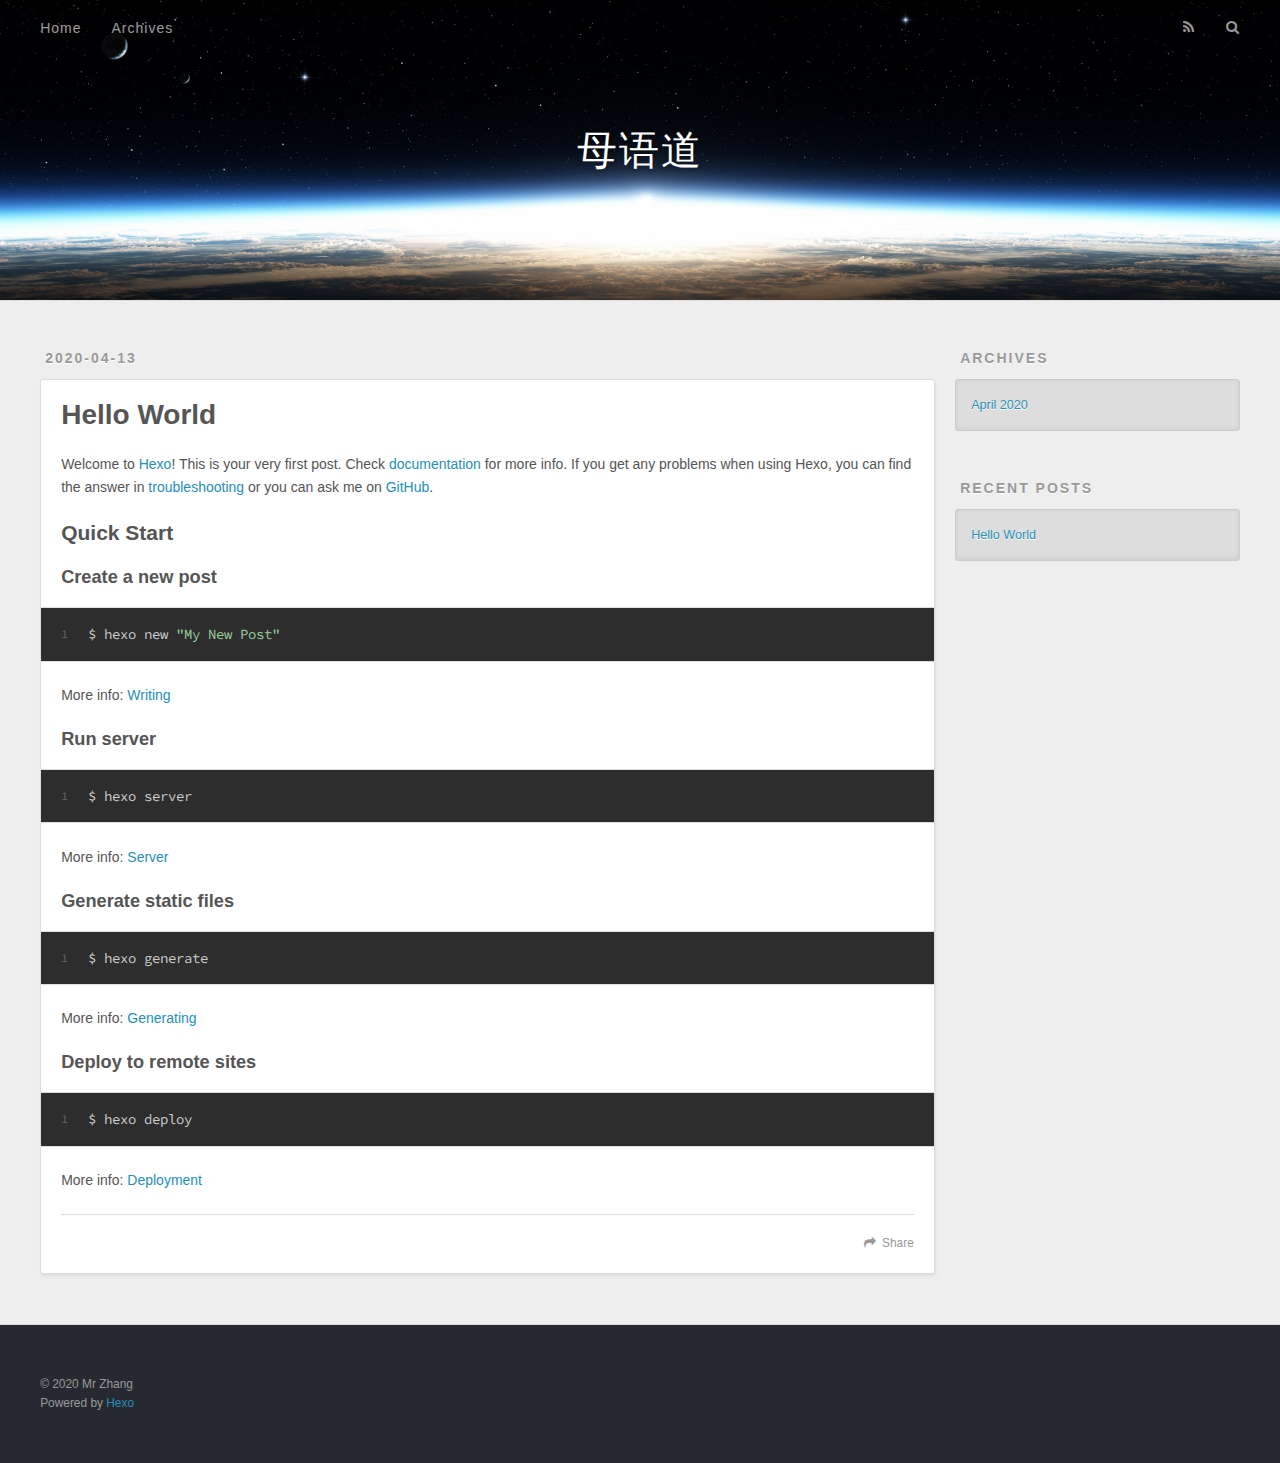
==== index.html @ ebd6621c "Site updated: 2020-04-13 02:25:40" ====
<!DOCTYPE html>
<html>
<head>
  <meta charset="utf-8">
  

  
  <title>母语道</title>
  <meta name="viewport" content="width=device-width, initial-scale=1, maximum-scale=1">
  <meta property="og:type" content="website">
<meta property="og:title" content="母语道">
<meta property="og:url" content="http://yoursite.com/index.html">
<meta property="og:site_name" content="母语道">
<meta property="og:locale" content="en_US">
<meta property="article:author" content="Mr Zhang">
<meta name="twitter:card" content="summary">
  
    <link rel="alternate" href="/atom.xml" title="母语道" type="application/atom+xml">
  
  
    <link rel="icon" href="/favicon.png">
  
  
    <link href="//fonts.googleapis.com/css?family=Source+Code+Pro" rel="stylesheet" type="text/css">
  
  
<link rel="stylesheet" href="/css/style.css">

<meta name="generator" content="Hexo 4.2.0"></head>

<body>
  <div id="container">
    <div id="wrap">
      <header id="header">
  <div id="banner"></div>
  <div id="header-outer" class="outer">
    <div id="header-title" class="inner">
      <h1 id="logo-wrap">
        <a href="/" id="logo">母语道</a>
      </h1>
      
    </div>
    <div id="header-inner" class="inner">
      <nav id="main-nav">
        <a id="main-nav-toggle" class="nav-icon"></a>
        
          <a class="main-nav-link" href="/">Home</a>
        
          <a class="main-nav-link" href="/archives">Archives</a>
        
      </nav>
      <nav id="sub-nav">
        
          <a id="nav-rss-link" class="nav-icon" href="/atom.xml" title="RSS Feed"></a>
        
        <a id="nav-search-btn" class="nav-icon" title="Search"></a>
      </nav>
      <div id="search-form-wrap">
        <form action="//google.com/search" method="get" accept-charset="UTF-8" class="search-form"><input type="search" name="q" class="search-form-input" placeholder="Search"><button type="submit" class="search-form-submit">&#xF002;</button><input type="hidden" name="sitesearch" value="http://yoursite.com"></form>
      </div>
    </div>
  </div>
</header>
      <div class="outer">
        <section id="main">
  
    <article id="post-hello-world" class="article article-type-post" itemscope itemprop="blogPost">
  <div class="article-meta">
    <a href="/2020/04/13/hello-world/" class="article-date">
  <time datetime="2020-04-12T17:03:25.808Z" itemprop="datePublished">2020-04-13</time>
</a>
    
  </div>
  <div class="article-inner">
    
    
      <header class="article-header">
        
  
    <h1 itemprop="name">
      <a class="article-title" href="/2020/04/13/hello-world/">Hello World</a>
    </h1>
  

      </header>
    
    <div class="article-entry" itemprop="articleBody">
      
        <p>Welcome to <a href="https://hexo.io/" target="_blank" rel="noopener">Hexo</a>! This is your very first post. Check <a href="https://hexo.io/docs/" target="_blank" rel="noopener">documentation</a> for more info. If you get any problems when using Hexo, you can find the answer in <a href="https://hexo.io/docs/troubleshooting.html" target="_blank" rel="noopener">troubleshooting</a> or you can ask me on <a href="https://github.com/hexojs/hexo/issues" target="_blank" rel="noopener">GitHub</a>.</p>
<h2 id="Quick-Start"><a href="#Quick-Start" class="headerlink" title="Quick Start"></a>Quick Start</h2><h3 id="Create-a-new-post"><a href="#Create-a-new-post" class="headerlink" title="Create a new post"></a>Create a new post</h3><figure class="highlight bash"><table><tr><td class="gutter"><pre><span class="line">1</span><br></pre></td><td class="code"><pre><span class="line">$ hexo new <span class="string">"My New Post"</span></span><br></pre></td></tr></table></figure>

<p>More info: <a href="https://hexo.io/docs/writing.html" target="_blank" rel="noopener">Writing</a></p>
<h3 id="Run-server"><a href="#Run-server" class="headerlink" title="Run server"></a>Run server</h3><figure class="highlight bash"><table><tr><td class="gutter"><pre><span class="line">1</span><br></pre></td><td class="code"><pre><span class="line">$ hexo server</span><br></pre></td></tr></table></figure>

<p>More info: <a href="https://hexo.io/docs/server.html" target="_blank" rel="noopener">Server</a></p>
<h3 id="Generate-static-files"><a href="#Generate-static-files" class="headerlink" title="Generate static files"></a>Generate static files</h3><figure class="highlight bash"><table><tr><td class="gutter"><pre><span class="line">1</span><br></pre></td><td class="code"><pre><span class="line">$ hexo generate</span><br></pre></td></tr></table></figure>

<p>More info: <a href="https://hexo.io/docs/generating.html" target="_blank" rel="noopener">Generating</a></p>
<h3 id="Deploy-to-remote-sites"><a href="#Deploy-to-remote-sites" class="headerlink" title="Deploy to remote sites"></a>Deploy to remote sites</h3><figure class="highlight bash"><table><tr><td class="gutter"><pre><span class="line">1</span><br></pre></td><td class="code"><pre><span class="line">$ hexo deploy</span><br></pre></td></tr></table></figure>

<p>More info: <a href="https://hexo.io/docs/one-command-deployment.html" target="_blank" rel="noopener">Deployment</a></p>

      
    </div>
    <footer class="article-footer">
      <a data-url="http://yoursite.com/2020/04/13/hello-world/" data-id="ck8xdpad90000pknj8o4d45wz" class="article-share-link">Share</a>
      
      
    </footer>
  </div>
  
</article>


  


</section>
        
          <aside id="sidebar">
  
    

  
    

  
    
  
    
  <div class="widget-wrap">
    <h3 class="widget-title">Archives</h3>
    <div class="widget">
      <ul class="archive-list"><li class="archive-list-item"><a class="archive-list-link" href="/archives/2020/04/">April 2020</a></li></ul>
    </div>
  </div>


  
    
  <div class="widget-wrap">
    <h3 class="widget-title">Recent Posts</h3>
    <div class="widget">
      <ul>
        
          <li>
            <a href="/2020/04/13/hello-world/">Hello World</a>
          </li>
        
      </ul>
    </div>
  </div>

  
</aside>
        
      </div>
      <footer id="footer">
  
  <div class="outer">
    <div id="footer-info" class="inner">
      &copy; 2020 Mr Zhang<br>
      Powered by <a href="http://hexo.io/" target="_blank">Hexo</a>
    </div>
  </div>
</footer>
    </div>
    <nav id="mobile-nav">
  
    <a href="/" class="mobile-nav-link">Home</a>
  
    <a href="/archives" class="mobile-nav-link">Archives</a>
  
</nav>
    

<script src="//ajax.googleapis.com/ajax/libs/jquery/2.0.3/jquery.min.js"></script>


  
<link rel="stylesheet" href="/fancybox/jquery.fancybox.css">

  
<script src="/fancybox/jquery.fancybox.pack.js"></script>




<script src="/js/script.js"></script>




  </div>
</body>
</html>
---- css/style.css ----
body {
  width: 100%;
}
body:before,
body:after {
  content: "";
  display: table;
}
body:after {
  clear: both;
}
html,
body,
div,
span,
applet,
object,
iframe,
h1,
h2,
h3,
h4,
h5,
h6,
p,
blockquote,
pre,
a,
abbr,
acronym,
address,
big,
cite,
code,
del,
dfn,
em,
img,
ins,
kbd,
q,
s,
samp,
small,
strike,
strong,
sub,
sup,
tt,
var,
dl,
dt,
dd,
ol,
ul,
li,
fieldset,
form,
label,
legend,
table,
caption,
tbody,
tfoot,
thead,
tr,
th,
td {
  margin: 0;
  padding: 0;
  border: 0;
  outline: 0;
  font-weight: inherit;
  font-style: inherit;
  font-family: inherit;
  font-size: 100%;
  vertical-align: baseline;
}
body {
  line-height: 1;
  color: #000;
  background: #fff;
}
ol,
ul {
  list-style: none;
}
table {
  border-collapse: separate;
  border-spacing: 0;
  vertical-align: middle;
}
caption,
th,
td {
  text-align: left;
  font-weight: normal;
  vertical-align: middle;
}
a img {
  border: none;
}
input,
button {
  margin: 0;
  padding: 0;
}
input::-moz-focus-inner,
button::-moz-focus-inner {
  border: 0;
  padding: 0;
}
@font-face {
  font-family: FontAwesome;
  font-style: normal;
  font-weight: normal;
  src: url("fonts/fontawesome-webfont.eot?v=#4.0.3");
  src: url("fonts/fontawesome-webfont.eot?#iefix&v=#4.0.3") format("embedded-opentype"), url("fonts/fontawesome-webfont.woff?v=#4.0.3") format("woff"), url("fonts/fontawesome-webfont.ttf?v=#4.0.3") format("truetype"), url("fonts/fontawesome-webfont.svg#fontawesomeregular?v=#4.0.3") format("svg");
}
html,
body,
#container {
  height: 100%;
}
body {
  background: #eee;
  font: 14px -apple-system, BlinkMacSystemFont, "Segoe UI", "Roboto", "Oxygen", "Ubuntu", "Cantarell", "Fira Sans", "Droid Sans", "Helvetica Neue", sans-serif;
  -webkit-text-size-adjust: 100%;
}
.outer {
  max-width: 1220px;
  margin: 0 auto;
  padding: 0 20px;
}
.outer:before,
.outer:after {
  content: "";
  display: table;
}
.outer:after {
  clear: both;
}
.inner {
  display: inline;
  float: left;
  width: 98.33333333333333%;
  margin: 0 0.833333333333333%;
}
.left,
.alignleft {
  float: left;
}
.right,
.alignright {
  float: right;
}
.clear {
  clear: both;
}
#container {
  position: relative;
}
.mobile-nav-on {
  overflow: hidden;
}
#wrap {
  height: 100%;
  width: 100%;
  position: absolute;
  top: 0;
  left: 0;
  -webkit-transition: 0.2s ease-out;
  -moz-transition: 0.2s ease-out;
  -ms-transition: 0.2s ease-out;
  transition: 0.2s ease-out;
  z-index: 1;
  background: #eee;
}
.mobile-nav-on #wrap {
  left: 280px;
}
@media screen and (min-width: 768px) {
  #main {
    display: inline;
    float: left;
    width: 73.33333333333333%;
    margin: 0 0.833333333333333%;
  }
}
.article-date,
.article-category-link,
.archive-year,
.widget-title {
  text-decoration: none;
  text-transform: uppercase;
  letter-spacing: 2px;
  color: #999;
  margin-bottom: 1em;
  margin-left: 5px;
  line-height: 1em;
  text-shadow: 0 1px #fff;
  font-weight: bold;
}
.article-inner,
.archive-article-inner {
  background: #fff;
  -webkit-box-shadow: 1px 2px 3px #ddd;
  box-shadow: 1px 2px 3px #ddd;
  border: 1px solid #ddd;
  border-radius: 3px;
}
.article-entry h1,
.widget h1 {
  font-size: 2em;
}
.article-entry h2,
.widget h2 {
  font-size: 1.5em;
}
.article-entry h3,
.widget h3 {
  font-size: 1.3em;
}
.article-entry h4,
.widget h4 {
  font-size: 1.2em;
}
.article-entry h5,
.widget h5 {
  font-size: 1em;
}
.article-entry h6,
.widget h6 {
  font-size: 1em;
  color: #999;
}
.article-entry hr,
.widget hr {
  border: 1px dashed #ddd;
}
.article-entry strong,
.widget strong {
  font-weight: bold;
}
.article-entry em,
.widget em,
.article-entry cite,
.widget cite {
  font-style: italic;
}
.article-entry sup,
.widget sup,
.article-entry sub,
.widget sub {
  font-size: 0.75em;
  line-height: 0;
  position: relative;
  vertical-align: baseline;
}
.article-entry sup,
.widget sup {
  top: -0.5em;
}
.article-entry sub,
.widget sub {
  bottom: -0.2em;
}
.article-entry small,
.widget small {
  font-size: 0.85em;
}
.article-entry acronym,
.widget acronym,
.article-entry abbr,
.widget abbr {
  border-bottom: 1px dotted;
}
.article-entry ul,
.widget ul,
.article-entry ol,
.widget ol,
.article-entry dl,
.widget dl {
  margin: 0 20px;
  line-height: 1.6em;
}
.article-entry ul ul,
.widget ul ul,
.article-entry ol ul,
.widget ol ul,
.article-entry ul ol,
.widget ul ol,
.article-entry ol ol,
.widget ol ol {
  margin-top: 0;
  margin-bottom: 0;
}
.article-entry ul,
.widget ul {
  list-style: disc;
}
.article-entry ol,
.widget ol {
  list-style: decimal;
}
.article-entry dt,
.widget dt {
  font-weight: bold;
}
#header {
  height: 300px;
  position: relative;
  border-bottom: 1px solid #ddd;
}
#header:before,
#header:after {
  content: "";
  position: absolute;
  left: 0;
  right: 0;
  height: 40px;
}
#header:before {
  top: 0;
  background: -webkit-linear-gradient(rgba(0,0,0,0.2), transparent);
  background: -moz-linear-gradient(rgba(0,0,0,0.2), transparent);
  background: -ms-linear-gradient(rgba(0,0,0,0.2), transparent);
  background: linear-gradient(rgba(0,0,0,0.2), transparent);
}
#header:after {
  bottom: 0;
  background: -webkit-linear-gradient(transparent, rgba(0,0,0,0.2));
  background: -moz-linear-gradient(transparent, rgba(0,0,0,0.2));
  background: -ms-linear-gradient(transparent, rgba(0,0,0,0.2));
  background: linear-gradient(transparent, rgba(0,0,0,0.2));
}
#header-outer {
  height: 100%;
  position: relative;
}
#header-inner {
  position: relative;
  overflow: hidden;
}
#banner {
  position: absolute;
  top: 0;
  left: 0;
  width: 100%;
  height: 100%;
  background: url("images/banner.jpg") center #000;
  -webkit-background-size: cover;
  -moz-background-size: cover;
  background-size: cover;
  z-index: -1;
}
#header-title {
  text-align: center;
  height: 40px;
  position: absolute;
  top: 50%;
  left: 0;
  margin-top: -20px;
}
#logo,
#subtitle {
  text-decoration: none;
  color: #fff;
  font-weight: 300;
  text-shadow: 0 1px 4px rgba(0,0,0,0.3);
}
#logo {
  font-size: 40px;
  line-height: 40px;
  letter-spacing: 2px;
}
#subtitle {
  font-size: 16px;
  line-height: 16px;
  letter-spacing: 1px;
}
#subtitle-wrap {
  margin-top: 16px;
}
#main-nav {
  float: left;
  margin-left: -15px;
}
.nav-icon,
.main-nav-link {
  float: left;
  color: #fff;
  opacity: 0.6;
  text-decoration: none;
  text-shadow: 0 1px rgba(0,0,0,0.2);
  -webkit-transition: opacity 0.2s;
  -moz-transition: opacity 0.2s;
  -ms-transition: opacity 0.2s;
  transition: opacity 0.2s;
  display: block;
  padding: 20px 15px;
}
.nav-icon:hover,
.main-nav-link:hover {
  opacity: 1;
}
.nav-icon {
  font-family: FontAwesome;
  text-align: center;
  font-size: 14px;
  width: 14px;
  height: 14px;
  padding: 20px 15px;
  position: relative;
  cursor: pointer;
}
.main-nav-link {
  font-weight: 300;
  letter-spacing: 1px;
}
@media screen and (max-width: 479px) {
  .main-nav-link {
    display: none;
  }
}
#main-nav-toggle {
  display: none;
}
#main-nav-toggle:before {
  content: "\f0c9";
}
@media screen and (max-width: 479px) {
  #main-nav-toggle {
    display: block;
  }
}
#sub-nav {
  float: right;
  margin-right: -15px;
}
#nav-rss-link:before {
  content: "\f09e";
}
#nav-search-btn:before {
  content: "\f002";
}
#search-form-wrap {
  position: absolute;
  top: 15px;
  width: 150px;
  height: 30px;
  right: -150px;
  opacity: 0;
  -webkit-transition: 0.2s ease-out;
  -moz-transition: 0.2s ease-out;
  -ms-transition: 0.2s ease-out;
  transition: 0.2s ease-out;
}
#search-form-wrap.on {
  opacity: 1;
  right: 0;
}
@media screen and (max-width: 479px) {
  #search-form-wrap {
    width: 100%;
    right: -100%;
  }
}
.search-form {
  position: absolute;
  top: 0;
  left: 0;
  right: 0;
  background: #fff;
  padding: 5px 15px;
  border-radius: 15px;
  -webkit-box-shadow: 0 0 10px rgba(0,0,0,0.3);
  box-shadow: 0 0 10px rgba(0,0,0,0.3);
}
.search-form-input {
  border: none;
  background: none;
  color: #555;
  width: 100%;
  font: 13px -apple-system, BlinkMacSystemFont, "Segoe UI", "Roboto", "Oxygen", "Ubuntu", "Cantarell", "Fira Sans", "Droid Sans", "Helvetica Neue", sans-serif;
  outline: none;
}
.search-form-input::-webkit-search-results-decoration,
.search-form-input::-webkit-search-cancel-button {
  -webkit-appearance: none;
}
.search-form-submit {
  position: absolute;
  top: 50%;
  right: 10px;
  margin-top: -7px;
  font: 13px FontAwesome;
  border: none;
  background: none;
  color: #bbb;
  cursor: pointer;
}
.search-form-submit:hover,
.search-form-submit:focus {
  color: #777;
}
.article {
  margin: 50px 0;
}
.article-inner {
  overflow: hidden;
}
.article-meta:before,
.article-meta:after {
  content: "";
  display: table;
}
.article-meta:after {
  clear: both;
}
.article-date {
  float: left;
}
.article-category {
  float: left;
  line-height: 1em;
  color: #ccc;
  text-shadow: 0 1px #fff;
  margin-left: 8px;
}
.article-category:before {
  content: "\2022";
}
.article-category-link {
  margin: 0 12px 1em;
}
.article-header {
  padding: 20px 20px 0;
}
.article-title {
  text-decoration: none;
  font-size: 2em;
  font-weight: bold;
  color: #555;
  line-height: 1.1em;
  -webkit-transition: color 0.2s;
  -moz-transition: color 0.2s;
  -ms-transition: color 0.2s;
  transition: color 0.2s;
}
a.article-title:hover {
  color: #258fb8;
}
.article-entry {
  color: #555;
  padding: 0 20px;
}
.article-entry:before,
.article-entry:after {
  content: "";
  display: table;
}
.article-entry:after {
  clear: both;
}
.article-entry p,
.article-entry table {
  line-height: 1.6em;
  margin: 1.6em 0;
}
.article-entry h1,
.article-entry h2,
.article-entry h3,
.article-entry h4,
.article-entry h5,
.article-entry h6 {
  font-weight: bold;
}
.article-entry h1,
.article-entry h2,
.article-entry h3,
.article-entry h4,
.article-entry h5,
.article-entry h6 {
  line-height: 1.1em;
  margin: 1.1em 0;
}
.article-entry a {
  color: #258fb8;
  text-decoration: none;
}
.article-entry a:hover {
  text-decoration: underline;
}
.article-entry ul,
.article-entry ol,
.article-entry dl {
  margin-top: 1.6em;
  margin-bottom: 1.6em;
}
.article-entry img,
.article-entry video {
  max-width: 100%;
  height: auto;
  display: block;
  margin: auto;
}
.article-entry iframe {
  border: none;
}
.article-entry table {
  width: 100%;
  border-collapse: collapse;
  border-spacing: 0;
}
.article-entry th {
  font-weight: bold;
  border-bottom: 3px solid #ddd;
  padding-bottom: 0.5em;
}
.article-entry td {
  border-bottom: 1px solid #ddd;
  padding: 10px 0;
}
.article-entry blockquote {
  font-family: Georgia, "Times New Roman", serif;
  font-size: 1.4em;
  margin: 1.6em 20px;
  text-align: center;
}
.article-entry blockquote footer {
  font-size: 14px;
  margin: 1.6em 0;
  font-family: -apple-system, BlinkMacSystemFont, "Segoe UI", "Roboto", "Oxygen", "Ubuntu", "Cantarell", "Fira Sans", "Droid Sans", "Helvetica Neue", sans-serif;
}
.article-entry blockquote footer cite:before {
  content: "—";
  padding: 0 0.5em;
}
.article-entry .pullquote {
  text-align: left;
  width: 45%;
  margin: 0;
}
.article-entry .pullquote.left {
  margin-left: 0.5em;
  margin-right: 1em;
}
.article-entry .pullquote.right {
  margin-right: 0.5em;
  margin-left: 1em;
}
.article-entry .caption {
  color: #999;
  display: block;
  font-size: 0.9em;
  margin-top: 0.5em;
  position: relative;
  text-align: center;
}
.article-entry .video-container {
  position: relative;
  padding-top: 56.25%;
  height: 0;
  overflow: hidden;
}
.article-entry .video-container iframe,
.article-entry .video-container object,
.article-entry .video-container embed {
  position: absolute;
  top: 0;
  left: 0;
  width: 100%;
  height: 100%;
  margin-top: 0;
}
.article-more-link a {
  display: inline-block;
  line-height: 1em;
  padding: 6px 15px;
  border-radius: 15px;
  background: #eee;
  color: #999;
  text-shadow: 0 1px #fff;
  text-decoration: none;
}
.article-more-link a:hover {
  background: #258fb8;
  color: #fff;
  text-decoration: none;
  text-shadow: 0 1px #1e7293;
}
.article-footer {
  font-size: 0.85em;
  line-height: 1.6em;
  border-top: 1px solid #ddd;
  padding-top: 1.6em;
  margin: 0 20px 20px;
}
.article-footer:before,
.article-footer:after {
  content: "";
  display: table;
}
.article-footer:after {
  clear: both;
}
.article-footer a {
  color: #999;
  text-decoration: none;
}
.article-footer a:hover {
  color: #555;
}
.article-tag-list-item {
  float: left;
  margin-right: 10px;
}
.article-tag-list-link:before {
  content: "#";
}
.article-comment-link {
  float: right;
}
.article-comment-link:before {
  content: "\f075";
  font-family: FontAwesome;
  padding-right: 8px;
}
.article-share-link {
  cursor: pointer;
  float: right;
  margin-left: 20px;
}
.article-share-link:before {
  content: "\f064";
  font-family: FontAwesome;
  padding-right: 6px;
}
#article-nav {
  position: relative;
}
#article-nav:before,
#article-nav:after {
  content: "";
  display: table;
}
#article-nav:after {
  clear: both;
}
@media screen and (min-width: 768px) {
  #article-nav {
    margin: 50px 0;
  }
  #article-nav:before {
    width: 8px;
    height: 8px;
    position: absolute;
    top: 50%;
    left: 50%;
    margin-top: -4px;
    margin-left: -4px;
    content: "";
    border-radius: 50%;
    background: #ddd;
    -webkit-box-shadow: 0 1px 2px #fff;
    box-shadow: 0 1px 2px #fff;
  }
}
.article-nav-link-wrap {
  text-decoration: none;
  text-shadow: 0 1px #fff;
  color: #999;
  -webkit-box-sizing: border-box;
  -moz-box-sizing: border-box;
  box-sizing: border-box;
  margin-top: 50px;
  text-align: center;
  display: block;
}
.article-nav-link-wrap:hover {
  color: #555;
}
@media screen and (min-width: 768px) {
  .article-nav-link-wrap {
    width: 50%;
    margin-top: 0;
  }
}
@media screen and (min-width: 768px) {
  #article-nav-newer {
    float: left;
    text-align: right;
    padding-right: 20px;
  }
}
@media screen and (min-width: 768px) {
  #article-nav-older {
    float: right;
    text-align: left;
    padding-left: 20px;
  }
}
.article-nav-caption {
  text-transform: uppercase;
  letter-spacing: 2px;
  color: #ddd;
  line-height: 1em;
  font-weight: bold;
}
#article-nav-newer .article-nav-caption {
  margin-right: -2px;
}
.article-nav-title {
  font-size: 0.85em;
  line-height: 1.6em;
  margin-top: 0.5em;
}
.article-share-box {
  position: absolute;
  display: none;
  background: #fff;
  -webkit-box-shadow: 1px 2px 10px rgba(0,0,0,0.2);
  box-shadow: 1px 2px 10px rgba(0,0,0,0.2);
  border-radius: 3px;
  margin-left: -145px;
  overflow: hidden;
  z-index: 1;
}
.article-share-box.on {
  display: block;
}
.article-share-input {
  width: 100%;
  background: none;
  -webkit-box-sizing: border-box;
  -moz-box-sizing: border-box;
  box-sizing: border-box;
  font: 14px -apple-system, BlinkMacSystemFont, "Segoe UI", "Roboto", "Oxygen", "Ubuntu", "Cantarell", "Fira Sans", "Droid Sans", "Helvetica Neue", sans-serif;
  padding: 0 15px;
  color: #555;
  outline: none;
  border: 1px solid #ddd;
  border-radius: 3px 3px 0 0;
  height: 36px;
  line-height: 36px;
}
.article-share-links {
  background: #eee;
}
.article-share-links:before,
.article-share-links:after {
  content: "";
  display: table;
}
.article-share-links:after {
  clear: both;
}
.article-share-twitter,
.article-share-facebook,
.article-share-pinterest,
.article-share-google {
  width: 50px;
  height: 36px;
  display: block;
  float: left;
  position: relative;
  color: #999;
  text-shadow: 0 1px #fff;
}
.article-share-twitter:before,
.article-share-facebook:before,
.article-share-pinterest:before,
.article-share-google:before {
  font-size: 20px;
  font-family: FontAwesome;
  width: 20px;
  height: 20px;
  position: absolute;
  top: 50%;
  left: 50%;
  margin-top: -10px;
  margin-left: -10px;
  text-align: center;
}
.article-share-twitter:hover,
.article-share-facebook:hover,
.article-share-pinterest:hover,
.article-share-google:hover {
  color: #fff;
}
.article-share-twitter:before {
  content: "\f099";
}
.article-share-twitter:hover {
  background: #00aced;
  text-shadow: 0 1px #008abe;
}
.article-share-facebook:before {
  content: "\f09a";
}
.article-share-facebook:hover {
  background: #3b5998;
  text-shadow: 0 1px #2f477a;
}
.article-share-pinterest:before {
  content: "\f0d2";
}
.article-share-pinterest:hover {
  background: #cb2027;
  text-shadow: 0 1px #a21a1f;
}
.article-share-google:before {
  content: "\f0d5";
}
.article-share-google:hover {
  background: #dd4b39;
  text-shadow: 0 1px #be3221;
}
.article-gallery {
  background: #000;
  position: relative;
}
.article-gallery-photos {
  position: relative;
  overflow: hidden;
}
.article-gallery-img {
  display: none;
  max-width: 100%;
}
.article-gallery-img:first-child {
  display: block;
}
.article-gallery-img.loaded {
  position: absolute;
  display: block;
}
.article-gallery-img img {
  display: block;
  max-width: 100%;
  margin: 0 auto;
}
#comments {
  background: #fff;
  -webkit-box-shadow: 1px 2px 3px #ddd;
  box-shadow: 1px 2px 3px #ddd;
  padding: 20px;
  border: 1px solid #ddd;
  border-radius: 3px;
  margin: 50px 0;
}
#comments a {
  color: #258fb8;
}
.archives-wrap {
  margin: 50px 0;
}
.archives:before,
.archives:after {
  content: "";
  display: table;
}
.archives:after {
  clear: both;
}
.archive-year-wrap {
  margin-bottom: 1em;
}
.archives {
  -webkit-column-gap: 10px;
  -moz-column-gap: 10px;
  column-gap: 10px;
}
@media screen and (min-width: 480px) and (max-width: 767px) {
  .archives {
    -webkit-column-count: 2;
    -moz-column-count: 2;
    column-count: 2;
  }
}
@media screen and (min-width: 768px) {
  .archives {
    -webkit-column-count: 3;
    -moz-column-count: 3;
    column-count: 3;
  }
}
.archive-article {
  -webkit-column-break-inside: avoid;
  page-break-inside: avoid;
  overflow: hidden;
  break-inside: avoid-column;
}
.archive-article-inner {
  padding: 10px;
  margin-bottom: 15px;
}
.archive-article-title {
  text-decoration: none;
  font-weight: bold;
  color: #555;
  -webkit-transition: color 0.2s;
  -moz-transition: color 0.2s;
  -ms-transition: color 0.2s;
  transition: color 0.2s;
  line-height: 1.6em;
}
.archive-article-title:hover {
  color: #258fb8;
}
.archive-article-footer {
  margin-top: 1em;
}
.archive-article-date {
  color: #999;
  text-decoration: none;
  font-size: 0.85em;
  line-height: 1em;
  margin-bottom: 0.5em;
  display: block;
}
#page-nav {
  margin: 50px auto;
  background: #fff;
  -webkit-box-shadow: 1px 2px 3px #ddd;
  box-shadow: 1px 2px 3px #ddd;
  border: 1px solid #ddd;
  border-radius: 3px;
  text-align: center;
  color: #999;
  overflow: hidden;
}
#page-nav:before,
#page-nav:after {
  content: "";
  display: table;
}
#page-nav:after {
  clear: both;
}
#page-nav a,
#page-nav span {
  padding: 10px 20px;
  line-height: 1;
  height: 2ex;
}
#page-nav a {
  color: #999;
  text-decoration: none;
}
#page-nav a:hover {
  background: #999;
  color: #fff;
}
#page-nav .prev {
  float: left;
}
#page-nav .next {
  float: right;
}
#page-nav .page-number {
  display: inline-block;
}
@media screen and (max-width: 479px) {
  #page-nav .page-number {
    display: none;
  }
}
#page-nav .current {
  color: #555;
  font-weight: bold;
}
#page-nav .space {
  color: #ddd;
}
#footer {
  background: #262a30;
  padding: 50px 0;
  border-top: 1px solid #ddd;
  color: #999;
}
#footer a {
  color: #258fb8;
  text-decoration: none;
}
#footer a:hover {
  text-decoration: underline;
}
#footer-info {
  line-height: 1.6em;
  font-size: 0.85em;
}
.article-entry pre,
.article-entry .highlight {
  background: #2d2d2d;
  margin: 0 -20px;
  padding: 15px 20px;
  border-style: solid;
  border-color: #ddd;
  border-width: 1px 0;
  overflow: auto;
  color: #ccc;
  line-height: 22.400000000000002px;
}
.article-entry .highlight .gutter pre,
.article-entry .gist .gist-file .gist-data .line-numbers {
  color: #666;
  font-size: 0.85em;
}
.article-entry pre,
.article-entry code {
  font-family: "Source Code Pro", Consolas, Monaco, Menlo, Consolas, monospace;
}
.article-entry code {
  background: #eee;
  text-shadow: 0 1px #fff;
  padding: 0 0.3em;
}
.article-entry pre code {
  background: none;
  text-shadow: none;
  padding: 0;
}
.article-entry .highlight pre {
  border: none;
  margin: 0;
  padding: 0;
}
.article-entry .highlight table {
  margin: 0;
  width: auto;
}
.article-entry .highlight td {
  border: none;
  padding: 0;
}
.article-entry .highlight figcaption {
  font-size: 0.85em;
  color: #999;
  line-height: 1em;
  margin-bottom: 1em;
}
.article-entry .highlight figcaption:before,
.article-entry .highlight figcaption:after {
  content: "";
  display: table;
}
.article-entry .highlight figcaption:after {
  clear: both;
}
.article-entry .highlight figcaption a {
  float: right;
}
.article-entry .highlight .gutter pre {
  text-align: right;
  padding-right: 20px;
}
.article-entry .highlight .line {
  height: 22.400000000000002px;
}
.article-entry .highlight .line.marked {
  background: #515151;
}
.article-entry .gist {
  margin: 0 -20px;
  border-style: solid;
  border-color: #ddd;
  border-width: 1px 0;
  background: #2d2d2d;
  padding: 15px 20px 15px 0;
}
.article-entry .gist .gist-file {
  border: none;
  font-family: "Source Code Pro", Consolas, Monaco, Menlo, Consolas, monospace;
  margin: 0;
}
.article-entry .gist .gist-file .gist-data {
  background: none;
  border: none;
}
.article-entry .gist .gist-file .gist-data .line-numbers {
  background: none;
  border: none;
  padding: 0 20px 0 0;
}
.article-entry .gist .gist-file .gist-data .line-data {
  padding: 0 !important;
}
.article-entry .gist .gist-file .highlight {
  margin: 0;
  padding: 0;
  border: none;
}
.article-entry .gist .gist-file .gist-meta {
  background: #2d2d2d;
  color: #999;
  font: 0.85em -apple-system, BlinkMacSystemFont, "Segoe UI", "Roboto", "Oxygen", "Ubuntu", "Cantarell", "Fira Sans", "Droid Sans", "Helvetica Neue", sans-serif;
  text-shadow: 0 0;
  padding: 0;
  margin-top: 1em;
  margin-left: 20px;
}
.article-entry .gist .gist-file .gist-meta a {
  color: #258fb8;
  font-weight: normal;
}
.article-entry .gist .gist-file .gist-meta a:hover {
  text-decoration: underline;
}
pre .comment,
pre .title {
  color: #999;
}
pre .variable,
pre .attribute,
pre .tag,
pre .regexp,
pre .ruby .constant,
pre .xml .tag .title,
pre .xml .pi,
pre .xml .doctype,
pre .html .doctype,
pre .css .id,
pre .css .class,
pre .css .pseudo {
  color: #f2777a;
}
pre .number,
pre .preprocessor,
pre .built_in,
pre .literal,
pre .params,
pre .constant {
  color: #f99157;
}
pre .class,
pre .ruby .class .title,
pre .css .rules .attribute {
  color: #9c9;
}
pre .string,
pre .value,
pre .inheritance,
pre .header,
pre .ruby .symbol,
pre .xml .cdata {
  color: #9c9;
}
pre .css .hexcolor {
  color: #6cc;
}
pre .function,
pre .python .decorator,
pre .python .title,
pre .ruby .function .title,
pre .ruby .title .keyword,
pre .perl .sub,
pre .javascript .title,
pre .coffeescript .title {
  color: #69c;
}
pre .keyword,
pre .javascript .function {
  color: #c9c;
}
@media screen and (max-width: 479px) {
  #mobile-nav {
    position: absolute;
    top: 0;
    left: 0;
    width: 280px;
    height: 100%;
    background: #191919;
    border-right: 1px solid #fff;
  }
}
@media screen and (max-width: 479px) {
  .mobile-nav-link {
    display: block;
    color: #999;
    text-decoration: none;
    padding: 15px 20px;
    font-weight: bold;
  }
  .mobile-nav-link:hover {
    color: #fff;
  }
}
@media screen and (min-width: 768px) {
  #sidebar {
    display: inline;
    float: left;
    width: 23.333333333333332%;
    margin: 0 0.833333333333333%;
  }
}
.widget-wrap {
  margin: 50px 0;
}
.widget {
  color: #777;
  text-shadow: 0 1px #fff;
  background: #ddd;
  -webkit-box-shadow: 0 -1px 4px #ccc inset;
  box-shadow: 0 -1px 4px #ccc inset;
  border: 1px solid #ccc;
  padding: 15px;
  border-radius: 3px;
}
.widget a {
  color: #258fb8;
  text-decoration: none;
}
.widget a:hover {
  text-decoration: underline;
}
.widget ul ul,
.widget ol ul,
.widget dl ul,
.widget ul ol,
.widget ol ol,
.widget dl ol,
.widget ul dl,
.widget ol dl,
.widget dl dl {
  margin-left: 15px;
  list-style: disc;
}
.widget {
  line-height: 1.6em;
  word-wrap: break-word;
  font-size: 0.9em;
}
.widget ul,
.widget ol {
  list-style: none;
  margin: 0;
}
.widget ul ul,
.widget ol ul,
.widget ul ol,
.widget ol ol {
  margin: 0 20px;
}
.widget ul ul,
.widget ol ul {
  list-style: disc;
}
.widget ul ol,
.widget ol ol {
  list-style: decimal;
}
.category-list-count,
.tag-list-count,
.archive-list-count {
  padding-left: 5px;
  color: #999;
  font-size: 0.85em;
}
.category-list-count:before,
.tag-list-count:before,
.archive-list-count:before {
  content: "(";
}
.category-list-count:after,
.tag-list-count:after,
.archive-list-count:after {
  content: ")";
}
.tagcloud a {
  margin-right: 5px;
  display: inline-block;
}
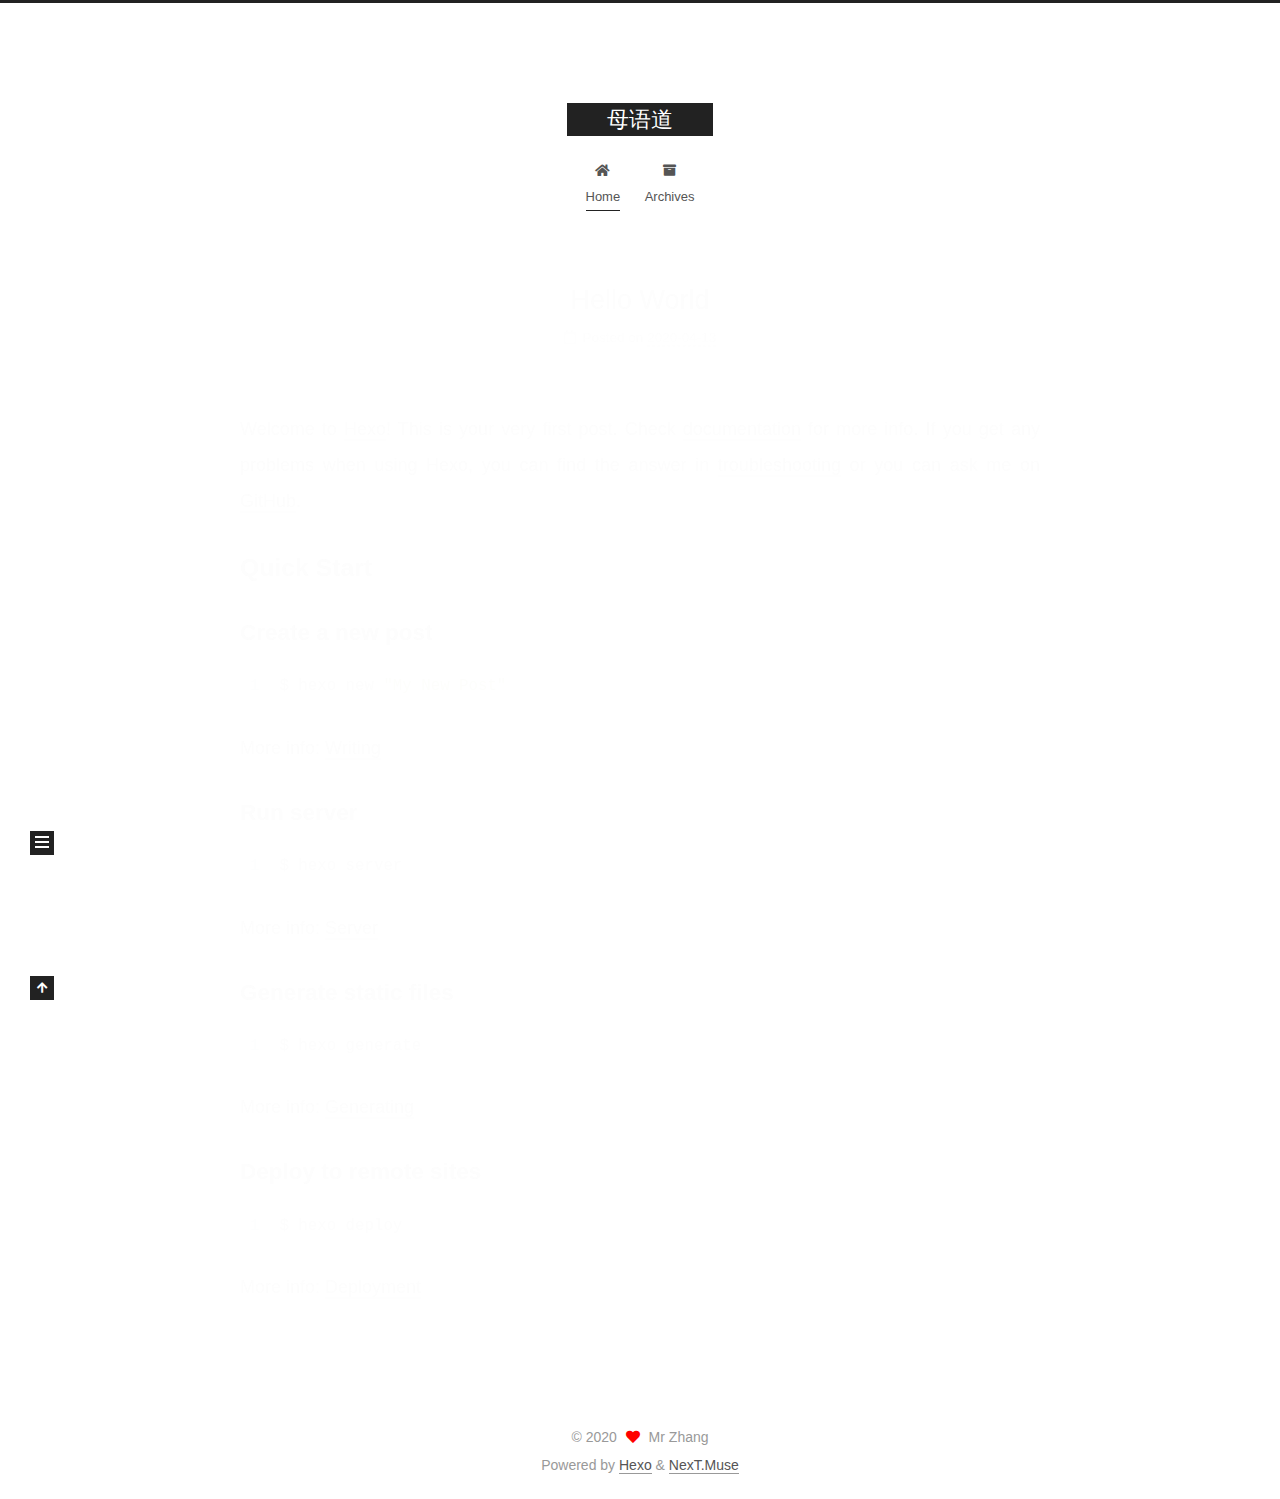
==== commit 087cc610: "Site updated: 2020-04-13 02:30:14" ====
--- a/index.html
+++ b/index.html
@@ -1,12 +1,25 @@
 <!DOCTYPE html>
-<html>
+<html lang="en">
 <head>
-  <meta charset="utf-8">
-  
-
-  
-  <title>母语道</title>
-  <meta name="viewport" content="width=device-width, initial-scale=1, maximum-scale=1">
+  <meta charset="UTF-8">
+<meta name="viewport" content="width=device-width, initial-scale=1, maximum-scale=2">
+<meta name="theme-color" content="#222">
+<meta name="generator" content="Hexo 4.2.0">
+  <link rel="apple-touch-icon" sizes="180x180" href="/images/apple-touch-icon-next.png">
+  <link rel="icon" type="image/png" sizes="32x32" href="/images/favicon-32x32-next.png">
+  <link rel="icon" type="image/png" sizes="16x16" href="/images/favicon-16x16-next.png">
+  <link rel="mask-icon" href="/images/logo.svg" color="#222">
+
+<link rel="stylesheet" href="/css/main.css">
+
+
+<link rel="stylesheet" href="/lib/font-awesome/css/all.min.css">
+
+<script id="hexo-configurations">
+    var NexT = window.NexT || {};
+    var CONFIG = {"hostname":"yoursite.com","root":"/","scheme":"Muse","version":"7.8.0","exturl":false,"sidebar":{"position":"left","display":"post","padding":18,"offset":12,"onmobile":false},"copycode":{"enable":false,"show_result":false,"style":null},"back2top":{"enable":true,"sidebar":false,"scrollpercent":false},"bookmark":{"enable":false,"color":"#222","save":"auto"},"fancybox":false,"mediumzoom":false,"lazyload":false,"pangu":false,"comments":{"style":"tabs","active":null,"storage":true,"lazyload":false,"nav":null},"algolia":{"hits":{"per_page":10},"labels":{"input_placeholder":"Search for Posts","hits_empty":"We didn't find any results for the search: ${query}","hits_stats":"${hits} results found in ${time} ms"}},"localsearch":{"enable":false,"trigger":"auto","top_n_per_article":1,"unescape":false,"preload":false},"motion":{"enable":true,"async":false,"transition":{"post_block":"fadeIn","post_header":"slideDownIn","post_body":"slideDownIn","coll_header":"slideLeftIn","sidebar":"slideUpIn"}}};
+  </script>
+
   <meta property="og:type" content="website">
 <meta property="og:title" content="母语道">
 <meta property="og:url" content="http://yoursite.com/index.html">
@@ -14,183 +27,343 @@
 <meta property="og:locale" content="en_US">
 <meta property="article:author" content="Mr Zhang">
 <meta name="twitter:card" content="summary">
-  
-    <link rel="alternate" href="/atom.xml" title="母语道" type="application/atom+xml">
-  
-  
-    <link rel="icon" href="/favicon.png">
-  
-  
-    <link href="//fonts.googleapis.com/css?family=Source+Code+Pro" rel="stylesheet" type="text/css">
-  
-  
-<link rel="stylesheet" href="/css/style.css">
-
-<meta name="generator" content="Hexo 4.2.0"></head>
-
-<body>
-  <div id="container">
-    <div id="wrap">
-      <header id="header">
-  <div id="banner"></div>
-  <div id="header-outer" class="outer">
-    <div id="header-title" class="inner">
-      <h1 id="logo-wrap">
-        <a href="/" id="logo">母语道</a>
-      </h1>
+
+<link rel="canonical" href="http://yoursite.com/">
+
+
+<script id="page-configurations">
+  // https://hexo.io/docs/variables.html
+  CONFIG.page = {
+    sidebar: "",
+    isHome : true,
+    isPost : false,
+    lang   : 'en'
+  };
+</script>
+
+  <title>母语道</title>
+  
+
+
+
+
+
+
+  <noscript>
+  <style>
+  .use-motion .brand,
+  .use-motion .menu-item,
+  .sidebar-inner,
+  .use-motion .post-block,
+  .use-motion .pagination,
+  .use-motion .comments,
+  .use-motion .post-header,
+  .use-motion .post-body,
+  .use-motion .collection-header { opacity: initial; }
+
+  .use-motion .site-title,
+  .use-motion .site-subtitle {
+    opacity: initial;
+    top: initial;
+  }
+
+  .use-motion .logo-line-before i { left: initial; }
+  .use-motion .logo-line-after i { right: initial; }
+  </style>
+</noscript>
+
+</head>
+
+<body itemscope itemtype="http://schema.org/WebPage">
+  <div class="container use-motion">
+    <div class="headband"></div>
+
+    <header class="header" itemscope itemtype="http://schema.org/WPHeader">
+      <div class="header-inner"><div class="site-brand-container">
+  <div class="site-nav-toggle">
+    <div class="toggle" aria-label="Toggle navigation bar">
+      <span class="toggle-line toggle-line-first"></span>
+      <span class="toggle-line toggle-line-middle"></span>
+      <span class="toggle-line toggle-line-last"></span>
+    </div>
+  </div>
+
+  <div class="site-meta">
+
+    <a href="/" class="brand" rel="start">
+      <span class="logo-line-before"><i></i></span>
+      <h1 class="site-title">母语道</h1>
+      <span class="logo-line-after"><i></i></span>
+    </a>
+  </div>
+
+  <div class="site-nav-right">
+    <div class="toggle popup-trigger">
+    </div>
+  </div>
+</div>
+
+
+
+
+<nav class="site-nav">
+  <ul id="menu" class="main-menu menu">
+        <li class="menu-item menu-item-home">
+
+    <a href="/" rel="section"><i class="fa fa-home fa-fw"></i>Home</a>
+
+  </li>
+        <li class="menu-item menu-item-archives">
+
+    <a href="/archives/" rel="section"><i class="fa fa-archive fa-fw"></i>Archives</a>
+
+  </li>
+  </ul>
+</nav>
+
+
+
+
+</div>
+    </header>
+
+    
+  <div class="back-to-top">
+    <i class="fa fa-arrow-up"></i>
+    <span>0%</span>
+  </div>
+
+
+    <main class="main">
+      <div class="main-inner">
+        <div class="content-wrap">
+          
+
+          <div class="content index posts-expand">
+            
+      
+  
+  
+  <article itemscope itemtype="http://schema.org/Article" class="post-block" lang="en">
+    <link itemprop="mainEntityOfPage" href="http://yoursite.com/2020/04/13/hello-world/">
+
+    <span hidden itemprop="author" itemscope itemtype="http://schema.org/Person">
+      <meta itemprop="image" content="/images/avatar.gif">
+      <meta itemprop="name" content="Mr Zhang">
+      <meta itemprop="description" content="">
+    </span>
+
+    <span hidden itemprop="publisher" itemscope itemtype="http://schema.org/Organization">
+      <meta itemprop="name" content="母语道">
+    </span>
+      <header class="post-header">
+        <h2 class="post-title" itemprop="name headline">
+          
+            <a href="/2020/04/13/hello-world/" class="post-title-link" itemprop="url">Hello World</a>
+        </h2>
+
+        <div class="post-meta">
+            <span class="post-meta-item">
+              <span class="post-meta-item-icon">
+                <i class="far fa-calendar"></i>
+              </span>
+              <span class="post-meta-item-text">Posted on</span>
+
+              <time title="Created: 2020-04-13 01:03:25" itemprop="dateCreated datePublished" datetime="2020-04-13T01:03:25+08:00">2020-04-13</time>
+            </span>
+
+          
+
+        </div>
+      </header>
+
+    
+    
+    
+    <div class="post-body" itemprop="articleBody">
+
+      
+          <p>Welcome to <a href="https://hexo.io/" target="_blank" rel="noopener">Hexo</a>! This is your very first post. Check <a href="https://hexo.io/docs/" target="_blank" rel="noopener">documentation</a> for more info. If you get any problems when using Hexo, you can find the answer in <a href="https://hexo.io/docs/troubleshooting.html" target="_blank" rel="noopener">troubleshooting</a> or you can ask me on <a href="https://github.com/hexojs/hexo/issues" target="_blank" rel="noopener">GitHub</a>.</p>
+<h2 id="Quick-Start"><a href="#Quick-Start" class="headerlink" title="Quick Start"></a>Quick Start</h2><h3 id="Create-a-new-post"><a href="#Create-a-new-post" class="headerlink" title="Create a new post"></a>Create a new post</h3><figure class="highlight bash"><table><tr><td class="gutter"><pre><span class="line">1</span><br></pre></td><td class="code"><pre><span class="line">$ hexo new <span class="string">"My New Post"</span></span><br></pre></td></tr></table></figure>
+
+<p>More info: <a href="https://hexo.io/docs/writing.html" target="_blank" rel="noopener">Writing</a></p>
+<h3 id="Run-server"><a href="#Run-server" class="headerlink" title="Run server"></a>Run server</h3><figure class="highlight bash"><table><tr><td class="gutter"><pre><span class="line">1</span><br></pre></td><td class="code"><pre><span class="line">$ hexo server</span><br></pre></td></tr></table></figure>
+
+<p>More info: <a href="https://hexo.io/docs/server.html" target="_blank" rel="noopener">Server</a></p>
+<h3 id="Generate-static-files"><a href="#Generate-static-files" class="headerlink" title="Generate static files"></a>Generate static files</h3><figure class="highlight bash"><table><tr><td class="gutter"><pre><span class="line">1</span><br></pre></td><td class="code"><pre><span class="line">$ hexo generate</span><br></pre></td></tr></table></figure>
+
+<p>More info: <a href="https://hexo.io/docs/generating.html" target="_blank" rel="noopener">Generating</a></p>
+<h3 id="Deploy-to-remote-sites"><a href="#Deploy-to-remote-sites" class="headerlink" title="Deploy to remote sites"></a>Deploy to remote sites</h3><figure class="highlight bash"><table><tr><td class="gutter"><pre><span class="line">1</span><br></pre></td><td class="code"><pre><span class="line">$ hexo deploy</span><br></pre></td></tr></table></figure>
+
+<p>More info: <a href="https://hexo.io/docs/one-command-deployment.html" target="_blank" rel="noopener">Deployment</a></p>
+
       
     </div>
-    <div id="header-inner" class="inner">
-      <nav id="main-nav">
-        <a id="main-nav-toggle" class="nav-icon"></a>
+
+    
+    
+    
+      <footer class="post-footer">
+        <div class="post-eof"></div>
+      </footer>
+  </article>
+  
+  
+  
+
+
+  
+
+
+
+          </div>
+          
+
+<script>
+  window.addEventListener('tabs:register', () => {
+    let { activeClass } = CONFIG.comments;
+    if (CONFIG.comments.storage) {
+      activeClass = localStorage.getItem('comments_active') || activeClass;
+    }
+    if (activeClass) {
+      let activeTab = document.querySelector(`a[href="#comment-${activeClass}"]`);
+      if (activeTab) {
+        activeTab.click();
+      }
+    }
+  });
+  if (CONFIG.comments.storage) {
+    window.addEventListener('tabs:click', event => {
+      if (!event.target.matches('.tabs-comment .tab-content .tab-pane')) return;
+      let commentClass = event.target.classList[1];
+      localStorage.setItem('comments_active', commentClass);
+    });
+  }
+</script>
+
+        </div>
+          
+  
+  <div class="toggle sidebar-toggle">
+    <span class="toggle-line toggle-line-first"></span>
+    <span class="toggle-line toggle-line-middle"></span>
+    <span class="toggle-line toggle-line-last"></span>
+  </div>
+
+  <aside class="sidebar">
+    <div class="sidebar-inner">
+
+      <ul class="sidebar-nav motion-element">
+        <li class="sidebar-nav-toc">
+          Table of Contents
+        </li>
+        <li class="sidebar-nav-overview">
+          Overview
+        </li>
+      </ul>
+
+      <!--noindex-->
+      <div class="post-toc-wrap sidebar-panel">
+      </div>
+      <!--/noindex-->
+
+      <div class="site-overview-wrap sidebar-panel">
+        <div class="site-author motion-element" itemprop="author" itemscope itemtype="http://schema.org/Person">
+  <p class="site-author-name" itemprop="name">Mr Zhang</p>
+  <div class="site-description" itemprop="description"></div>
+</div>
+<div class="site-state-wrap motion-element">
+  <nav class="site-state">
+      <div class="site-state-item site-state-posts">
+          <a href="/archives/">
         
-          <a class="main-nav-link" href="/">Home</a>
+          <span class="site-state-item-count">1</span>
+          <span class="site-state-item-name">posts</span>
+        </a>
+      </div>
+  </nav>
+</div>
+
+
+
+      </div>
+
+    </div>
+  </aside>
+  <div id="sidebar-dimmer"></div>
+
+
+      </div>
+    </main>
+
+    <footer class="footer">
+      <div class="footer-inner">
         
-          <a class="main-nav-link" href="/archives">Archives</a>
+
         
-      </nav>
-      <nav id="sub-nav">
+
+<div class="copyright">
+  
+  &copy; 
+  <span itemprop="copyrightYear">2020</span>
+  <span class="with-love">
+    <i class="fa fa-heart"></i>
+  </span>
+  <span class="author" itemprop="copyrightHolder">Mr Zhang</span>
+</div>
+  <div class="powered-by">Powered by <a href="https://hexo.io/" class="theme-link" rel="noopener" target="_blank">Hexo</a> & <a href="https://muse.theme-next.org/" class="theme-link" rel="noopener" target="_blank">NexT.Muse</a>
+  </div>
+
         
-          <a id="nav-rss-link" class="nav-icon" href="/atom.xml" title="RSS Feed"></a>
-        
-        <a id="nav-search-btn" class="nav-icon" title="Search"></a>
-      </nav>
-      <div id="search-form-wrap">
-        <form action="//google.com/search" method="get" accept-charset="UTF-8" class="search-form"><input type="search" name="q" class="search-form-input" placeholder="Search"><button type="submit" class="search-form-submit">&#xF002;</button><input type="hidden" name="sitesearch" value="http://yoursite.com"></form>
-      </div>
-    </div>
-  </div>
-</header>
-      <div class="outer">
-        <section id="main">
-  
-    <article id="post-hello-world" class="article article-type-post" itemscope itemprop="blogPost">
-  <div class="article-meta">
-    <a href="/2020/04/13/hello-world/" class="article-date">
-  <time datetime="2020-04-12T17:03:25.808Z" itemprop="datePublished">2020-04-13</time>
-</a>
-    
-  </div>
-  <div class="article-inner">
-    
-    
-      <header class="article-header">
-        
-  
-    <h1 itemprop="name">
-      <a class="article-title" href="/2020/04/13/hello-world/">Hello World</a>
-    </h1>
-  
-
-      </header>
-    
-    <div class="article-entry" itemprop="articleBody">
-      
-        <p>Welcome to <a href="https://hexo.io/" target="_blank" rel="noopener">Hexo</a>! This is your very first post. Check <a href="https://hexo.io/docs/" target="_blank" rel="noopener">documentation</a> for more info. If you get any problems when using Hexo, you can find the answer in <a href="https://hexo.io/docs/troubleshooting.html" target="_blank" rel="noopener">troubleshooting</a> or you can ask me on <a href="https://github.com/hexojs/hexo/issues" target="_blank" rel="noopener">GitHub</a>.</p>
-<h2 id="Quick-Start"><a href="#Quick-Start" class="headerlink" title="Quick Start"></a>Quick Start</h2><h3 id="Create-a-new-post"><a href="#Create-a-new-post" class="headerlink" title="Create a new post"></a>Create a new post</h3><figure class="highlight bash"><table><tr><td class="gutter"><pre><span class="line">1</span><br></pre></td><td class="code"><pre><span class="line">$ hexo new <span class="string">"My New Post"</span></span><br></pre></td></tr></table></figure>
-
-<p>More info: <a href="https://hexo.io/docs/writing.html" target="_blank" rel="noopener">Writing</a></p>
-<h3 id="Run-server"><a href="#Run-server" class="headerlink" title="Run server"></a>Run server</h3><figure class="highlight bash"><table><tr><td class="gutter"><pre><span class="line">1</span><br></pre></td><td class="code"><pre><span class="line">$ hexo server</span><br></pre></td></tr></table></figure>
-
-<p>More info: <a href="https://hexo.io/docs/server.html" target="_blank" rel="noopener">Server</a></p>
-<h3 id="Generate-static-files"><a href="#Generate-static-files" class="headerlink" title="Generate static files"></a>Generate static files</h3><figure class="highlight bash"><table><tr><td class="gutter"><pre><span class="line">1</span><br></pre></td><td class="code"><pre><span class="line">$ hexo generate</span><br></pre></td></tr></table></figure>
-
-<p>More info: <a href="https://hexo.io/docs/generating.html" target="_blank" rel="noopener">Generating</a></p>
-<h3 id="Deploy-to-remote-sites"><a href="#Deploy-to-remote-sites" class="headerlink" title="Deploy to remote sites"></a>Deploy to remote sites</h3><figure class="highlight bash"><table><tr><td class="gutter"><pre><span class="line">1</span><br></pre></td><td class="code"><pre><span class="line">$ hexo deploy</span><br></pre></td></tr></table></figure>
-
-<p>More info: <a href="https://hexo.io/docs/one-command-deployment.html" target="_blank" rel="noopener">Deployment</a></p>
-
-      
-    </div>
-    <footer class="article-footer">
-      <a data-url="http://yoursite.com/2020/04/13/hello-world/" data-id="ck8xdpad90000pknj8o4d45wz" class="article-share-link">Share</a>
-      
-      
+
+
+
+
+
+
+
+
+      </div>
     </footer>
   </div>
-  
-</article>
-
-
-  
-
-
-</section>
-        
-          <aside id="sidebar">
-  
-    
-
-  
-    
-
-  
-    
-  
-    
-  <div class="widget-wrap">
-    <h3 class="widget-title">Archives</h3>
-    <div class="widget">
-      <ul class="archive-list"><li class="archive-list-item"><a class="archive-list-link" href="/archives/2020/04/">April 2020</a></li></ul>
-    </div>
-  </div>
-
-
-  
-    
-  <div class="widget-wrap">
-    <h3 class="widget-title">Recent Posts</h3>
-    <div class="widget">
-      <ul>
-        
-          <li>
-            <a href="/2020/04/13/hello-world/">Hello World</a>
-          </li>
-        
-      </ul>
-    </div>
-  </div>
-
-  
-</aside>
-        
-      </div>
-      <footer id="footer">
-  
-  <div class="outer">
-    <div id="footer-info" class="inner">
-      &copy; 2020 Mr Zhang<br>
-      Powered by <a href="http://hexo.io/" target="_blank">Hexo</a>
-    </div>
-  </div>
-</footer>
-    </div>
-    <nav id="mobile-nav">
-  
-    <a href="/" class="mobile-nav-link">Home</a>
-  
-    <a href="/archives" class="mobile-nav-link">Archives</a>
-  
-</nav>
-    
-
-<script src="//ajax.googleapis.com/ajax/libs/jquery/2.0.3/jquery.min.js"></script>
-
-
-  
-<link rel="stylesheet" href="/fancybox/jquery.fancybox.css">
-
-  
-<script src="/fancybox/jquery.fancybox.pack.js"></script>
-
-
-
-
-<script src="/js/script.js"></script>
-
-
-
-
-  </div>
+
+  
+  <script src="/lib/anime.min.js"></script>
+  <script src="/lib/velocity/velocity.min.js"></script>
+  <script src="/lib/velocity/velocity.ui.min.js"></script>
+
+<script src="/js/utils.js"></script>
+
+<script src="/js/motion.js"></script>
+
+
+<script src="/js/schemes/muse.js"></script>
+
+
+<script src="/js/next-boot.js"></script>
+
+
+
+
+  
+
+
+
+
+
+
+
+
+
+
+
+
+
+
+
+  
+
+  
+
 </body>
-</html>+</html>
--- a/css/main.css
+++ b/css/main.css
@@ -0,0 +1,2290 @@
+:root {
+  --body-bg-color: #fff;
+  --content-bg-color: #fff;
+  --card-bg-color: #f5f5f5;
+  --text-color: #555;
+  --blockquote-color: #666;
+  --link-color: #555;
+  --link-hover-color: #222;
+  --brand-color: #fff;
+  --brand-hover-color: #fff;
+  --table-row-odd-bg-color: #f9f9f9;
+  --table-row-hover-bg-color: #f5f5f5;
+  --menu-item-bg-color: #f5f5f5;
+  --btn-default-bg: #222;
+  --btn-default-color: #fff;
+  --btn-default-border-color: #222;
+  --btn-default-hover-bg: #fff;
+  --btn-default-hover-color: #222;
+  --btn-default-hover-border-color: #222;
+}
+html {
+  line-height: 1.15; /* 1 */
+  -webkit-text-size-adjust: 100%; /* 2 */
+}
+body {
+  margin: 0;
+}
+main {
+  display: block;
+}
+h1 {
+  font-size: 2em;
+  margin: 0.67em 0;
+}
+hr {
+  box-sizing: content-box; /* 1 */
+  height: 0; /* 1 */
+  overflow: visible; /* 2 */
+}
+pre {
+  font-family: monospace, monospace; /* 1 */
+  font-size: 1em; /* 2 */
+}
+a {
+  background: transparent;
+}
+abbr[title] {
+  border-bottom: none; /* 1 */
+  text-decoration: underline; /* 2 */
+  text-decoration: underline dotted; /* 2 */
+}
+b,
+strong {
+  font-weight: bolder;
+}
+code,
+kbd,
+samp {
+  font-family: monospace, monospace; /* 1 */
+  font-size: 1em; /* 2 */
+}
+small {
+  font-size: 80%;
+}
+sub,
+sup {
+  font-size: 75%;
+  line-height: 0;
+  position: relative;
+  vertical-align: baseline;
+}
+sub {
+  bottom: -0.25em;
+}
+sup {
+  top: -0.5em;
+}
+img {
+  border-style: none;
+}
+button,
+input,
+optgroup,
+select,
+textarea {
+  font-family: inherit; /* 1 */
+  font-size: 100%; /* 1 */
+  line-height: 1.15; /* 1 */
+  margin: 0; /* 2 */
+}
+button,
+input {
+/* 1 */
+  overflow: visible;
+}
+button,
+select {
+/* 1 */
+  text-transform: none;
+}
+button,
+[type='button'],
+[type='reset'],
+[type='submit'] {
+  -webkit-appearance: button;
+}
+button::-moz-focus-inner,
+[type='button']::-moz-focus-inner,
+[type='reset']::-moz-focus-inner,
+[type='submit']::-moz-focus-inner {
+  border-style: none;
+  padding: 0;
+}
+button:-moz-focusring,
+[type='button']:-moz-focusring,
+[type='reset']:-moz-focusring,
+[type='submit']:-moz-focusring {
+  outline: 1px dotted ButtonText;
+}
+fieldset {
+  padding: 0.35em 0.75em 0.625em;
+}
+legend {
+  box-sizing: border-box; /* 1 */
+  color: inherit; /* 2 */
+  display: table; /* 1 */
+  max-width: 100%; /* 1 */
+  padding: 0; /* 3 */
+  white-space: normal; /* 1 */
+}
+progress {
+  vertical-align: baseline;
+}
+textarea {
+  overflow: auto;
+}
+[type='checkbox'],
+[type='radio'] {
+  box-sizing: border-box; /* 1 */
+  padding: 0; /* 2 */
+}
+[type='number']::-webkit-inner-spin-button,
+[type='number']::-webkit-outer-spin-button {
+  height: auto;
+}
+[type='search'] {
+  outline-offset: -2px; /* 2 */
+  -webkit-appearance: textfield; /* 1 */
+}
+[type='search']::-webkit-search-decoration {
+  -webkit-appearance: none;
+}
+::-webkit-file-upload-button {
+  font: inherit; /* 2 */
+  -webkit-appearance: button; /* 1 */
+}
+details {
+  display: block;
+}
+summary {
+  display: list-item;
+}
+template {
+  display: none;
+}
+[hidden] {
+  display: none;
+}
+::selection {
+  background: #262a30;
+  color: #eee;
+}
+html,
+body {
+  height: 100%;
+}
+body {
+  background: var(--body-bg-color);
+  color: var(--text-color);
+  font-family: 'Lato', "PingFang SC", "Microsoft YaHei", sans-serif;
+  font-size: 1em;
+  line-height: 2;
+}
+@media (max-width: 991px) {
+  body {
+    padding-left: 0 !important;
+    padding-right: 0 !important;
+  }
+}
+h1,
+h2,
+h3,
+h4,
+h5,
+h6 {
+  font-family: 'Lato', "PingFang SC", "Microsoft YaHei", sans-serif;
+  font-weight: bold;
+  line-height: 1.5;
+  margin: 20px 0 15px;
+}
+h1 {
+  font-size: 1.5em;
+}
+h2 {
+  font-size: 1.375em;
+}
+h3 {
+  font-size: 1.25em;
+}
+h4 {
+  font-size: 1.125em;
+}
+h5 {
+  font-size: 1em;
+}
+h6 {
+  font-size: 0.875em;
+}
+p {
+  margin: 0 0 20px 0;
+}
+a,
+span.exturl {
+  border-bottom: 1px solid #999;
+  color: var(--link-color);
+  outline: 0;
+  text-decoration: none;
+  overflow-wrap: break-word;
+  word-wrap: break-word;
+  cursor: pointer;
+}
+a:hover,
+span.exturl:hover {
+  border-bottom-color: var(--link-hover-color);
+  color: var(--link-hover-color);
+}
+iframe,
+img,
+video {
+  display: block;
+  margin-left: auto;
+  margin-right: auto;
+  max-width: 100%;
+}
+hr {
+  background-image: repeating-linear-gradient(-45deg, #ddd, #ddd 4px, transparent 4px, transparent 8px);
+  border: 0;
+  height: 3px;
+  margin: 40px 0;
+}
+blockquote {
+  border-left: 4px solid #ddd;
+  color: var(--blockquote-color);
+  margin: 0;
+  padding: 0 15px;
+}
+blockquote cite::before {
+  content: '-';
+  padding: 0 5px;
+}
+dt {
+  font-weight: bold;
+}
+dd {
+  margin: 0;
+  padding: 0;
+}
+kbd {
+  background-color: #f5f5f5;
+  background-image: linear-gradient(#eee, #fff, #eee);
+  border: 1px solid #ccc;
+  border-radius: 0.2em;
+  box-shadow: 0.1em 0.1em 0.2em rgba(0,0,0,0.1);
+  color: #555;
+  font-family: inherit;
+  padding: 0.1em 0.3em;
+  white-space: nowrap;
+}
+.table-container {
+  overflow: auto;
+}
+table {
+  border-collapse: collapse;
+  border-spacing: 0;
+  font-size: 0.875em;
+  margin: 0 0 20px 0;
+  width: 100%;
+}
+tbody tr:nth-of-type(odd) {
+  background: var(--table-row-odd-bg-color);
+}
+tbody tr:hover {
+  background: var(--table-row-hover-bg-color);
+}
+caption,
+th,
+td {
+  font-weight: normal;
+  padding: 8px;
+  text-align: left;
+  vertical-align: middle;
+}
+th,
+td {
+  border: 1px solid #ddd;
+  border-bottom: 3px solid #ddd;
+}
+th {
+  font-weight: 700;
+  padding-bottom: 10px;
+}
+td {
+  border-bottom-width: 1px;
+}
+.btn {
+  background: var(--btn-default-bg);
+  border: 2px solid var(--btn-default-border-color);
+  border-radius: 0;
+  color: var(--btn-default-color);
+  display: inline-block;
+  font-size: 0.875em;
+  line-height: 2;
+  padding: 0 20px;
+  text-decoration: none;
+  transition-property: background-color;
+  transition-delay: 0s;
+  transition-duration: 0.2s;
+  transition-timing-function: ease-in-out;
+}
+.btn:hover {
+  background: var(--btn-default-hover-bg);
+  border-color: var(--btn-default-hover-border-color);
+  color: var(--btn-default-hover-color);
+}
+.btn + .btn {
+  margin: 0 0 8px 8px;
+}
+.btn .fa-fw {
+  text-align: left;
+  width: 1.285714285714286em;
+}
+.toggle {
+  line-height: 0;
+}
+.toggle .toggle-line {
+  background: #fff;
+  display: inline-block;
+  height: 2px;
+  left: 0;
+  position: relative;
+  top: 0;
+  transition: all 0.4s;
+  vertical-align: top;
+  width: 100%;
+}
+.toggle .toggle-line:not(:first-child) {
+  margin-top: 3px;
+}
+.toggle.toggle-arrow .toggle-line-first {
+  left: 50%;
+  top: 2px;
+  transform: rotate(45deg);
+  width: 50%;
+}
+.toggle.toggle-arrow .toggle-line-middle {
+  left: 2px;
+  width: 90%;
+}
+.toggle.toggle-arrow .toggle-line-last {
+  left: 50%;
+  top: -2px;
+  transform: rotate(-45deg);
+  width: 50%;
+}
+.toggle.toggle-close .toggle-line-first {
+  transform: rotate(-45deg);
+  top: 5px;
+}
+.toggle.toggle-close .toggle-line-middle {
+  opacity: 0;
+}
+.toggle.toggle-close .toggle-line-last {
+  transform: rotate(45deg);
+  top: -5px;
+}
+.highlight,
+pre {
+  background: #f7f7f7;
+  color: #4d4d4c;
+  line-height: 1.6;
+  margin: 0 auto 20px;
+}
+pre,
+code {
+  font-family: consolas, Menlo, monospace, "PingFang SC", "Microsoft YaHei";
+}
+code {
+  background: #eee;
+  border-radius: 3px;
+  color: #555;
+  padding: 2px 4px;
+  overflow-wrap: break-word;
+  word-wrap: break-word;
+}
+.highlight *::selection {
+  background: #d6d6d6;
+}
+.highlight pre {
+  border: 0;
+  margin: 0;
+  padding: 10px 0;
+}
+.highlight table {
+  border: 0;
+  margin: 0;
+  width: auto;
+}
+.highlight td {
+  border: 0;
+  padding: 0;
+}
+.highlight figcaption {
+  background: #eff2f3;
+  color: #4d4d4c;
+  display: flex;
+  font-size: 0.875em;
+  justify-content: space-between;
+  line-height: 1.2;
+  padding: 0.5em;
+}
+.highlight figcaption a {
+  color: #4d4d4c;
+}
+.highlight figcaption a:hover {
+  border-bottom-color: #4d4d4c;
+}
+.highlight .gutter {
+  -moz-user-select: none;
+  -ms-user-select: none;
+  -webkit-user-select: none;
+  user-select: none;
+}
+.highlight .gutter pre {
+  background: #eff2f3;
+  color: #869194;
+  padding-left: 10px;
+  padding-right: 10px;
+  text-align: right;
+}
+.highlight .code pre {
+  background: #f7f7f7;
+  padding-left: 10px;
+  width: 100%;
+}
+.gist table {
+  width: auto;
+}
+.gist table td {
+  border: 0;
+}
+pre {
+  overflow: auto;
+  padding: 10px;
+}
+pre code {
+  background: none;
+  color: #4d4d4c;
+  font-size: 0.875em;
+  padding: 0;
+  text-shadow: none;
+}
+pre .deletion {
+  background: #fdd;
+}
+pre .addition {
+  background: #dfd;
+}
+pre .meta {
+  color: #eab700;
+  -moz-user-select: none;
+  -ms-user-select: none;
+  -webkit-user-select: none;
+  user-select: none;
+}
+pre .comment {
+  color: #8e908c;
+}
+pre .variable,
+pre .attribute,
+pre .tag,
+pre .name,
+pre .regexp,
+pre .ruby .constant,
+pre .xml .tag .title,
+pre .xml .pi,
+pre .xml .doctype,
+pre .html .doctype,
+pre .css .id,
+pre .css .class,
+pre .css .pseudo {
+  color: #c82829;
+}
+pre .number,
+pre .preprocessor,
+pre .built_in,
+pre .builtin-name,
+pre .literal,
+pre .params,
+pre .constant,
+pre .command {
+  color: #f5871f;
+}
+pre .ruby .class .title,
+pre .css .rules .attribute,
+pre .string,
+pre .symbol,
+pre .value,
+pre .inheritance,
+pre .header,
+pre .ruby .symbol,
+pre .xml .cdata,
+pre .special,
+pre .formula {
+  color: #718c00;
+}
+pre .title,
+pre .css .hexcolor {
+  color: #3e999f;
+}
+pre .function,
+pre .python .decorator,
+pre .python .title,
+pre .ruby .function .title,
+pre .ruby .title .keyword,
+pre .perl .sub,
+pre .javascript .title,
+pre .coffeescript .title {
+  color: #4271ae;
+}
+pre .keyword,
+pre .javascript .function {
+  color: #8959a8;
+}
+.blockquote-center {
+  border-left: none;
+  margin: 40px 0;
+  padding: 0;
+  position: relative;
+  text-align: center;
+}
+.blockquote-center .fa {
+  display: block;
+  opacity: 0.6;
+  position: absolute;
+  width: 100%;
+}
+.blockquote-center .fa-quote-left {
+  border-top: 1px solid #ccc;
+  text-align: left;
+  top: -20px;
+}
+.blockquote-center .fa-quote-right {
+  border-bottom: 1px solid #ccc;
+  text-align: right;
+  bottom: -20px;
+}
+.blockquote-center p,
+.blockquote-center div {
+  text-align: center;
+}
+.post-body .group-picture img {
+  margin: 0 auto;
+  padding: 0 3px;
+}
+.group-picture-row {
+  margin-bottom: 6px;
+  overflow: hidden;
+}
+.group-picture-column {
+  float: left;
+  margin-bottom: 10px;
+}
+.post-body .label {
+  color: #555;
+  display: inline;
+  padding: 0 2px;
+}
+.post-body .label.default {
+  background: #f0f0f0;
+}
+.post-body .label.primary {
+  background: #efe6f7;
+}
+.post-body .label.info {
+  background: #e5f2f8;
+}
+.post-body .label.success {
+  background: #e7f4e9;
+}
+.post-body .label.warning {
+  background: #fcf6e1;
+}
+.post-body .label.danger {
+  background: #fae8eb;
+}
+.post-body .tabs {
+  margin-bottom: 20px;
+}
+.post-body .tabs,
+.tabs-comment {
+  display: block;
+  padding-top: 10px;
+  position: relative;
+}
+.post-body .tabs ul.nav-tabs,
+.tabs-comment ul.nav-tabs {
+  display: flex;
+  flex-wrap: wrap;
+  margin: 0;
+  margin-bottom: -1px;
+  padding: 0;
+}
+@media (max-width: 413px) {
+  .post-body .tabs ul.nav-tabs,
+  .tabs-comment ul.nav-tabs {
+    display: block;
+    margin-bottom: 5px;
+  }
+}
+.post-body .tabs ul.nav-tabs li.tab,
+.tabs-comment ul.nav-tabs li.tab {
+  border-bottom: 1px solid #ddd;
+  border-left: 1px solid transparent;
+  border-right: 1px solid transparent;
+  border-top: 3px solid transparent;
+  flex-grow: 1;
+  list-style-type: none;
+  border-radius: 0 0 0 0;
+}
+@media (max-width: 413px) {
+  .post-body .tabs ul.nav-tabs li.tab,
+  .tabs-comment ul.nav-tabs li.tab {
+    border-bottom: 1px solid transparent;
+    border-left: 3px solid transparent;
+    border-right: 1px solid transparent;
+    border-top: 1px solid transparent;
+  }
+}
+@media (max-width: 413px) {
+  .post-body .tabs ul.nav-tabs li.tab,
+  .tabs-comment ul.nav-tabs li.tab {
+    border-radius: 0;
+  }
+}
+.post-body .tabs ul.nav-tabs li.tab a,
+.tabs-comment ul.nav-tabs li.tab a {
+  border-bottom: initial;
+  display: block;
+  line-height: 1.8;
+  outline: 0;
+  padding: 0.25em 0.75em;
+  text-align: center;
+  transition-delay: 0s;
+  transition-duration: 0.2s;
+  transition-timing-function: ease-out;
+}
+.post-body .tabs ul.nav-tabs li.tab a i,
+.tabs-comment ul.nav-tabs li.tab a i {
+  width: 1.285714285714286em;
+}
+.post-body .tabs ul.nav-tabs li.tab.active,
+.tabs-comment ul.nav-tabs li.tab.active {
+  border-bottom: 1px solid transparent;
+  border-left: 1px solid #ddd;
+  border-right: 1px solid #ddd;
+  border-top: 3px solid #fc6423;
+}
+@media (max-width: 413px) {
+  .post-body .tabs ul.nav-tabs li.tab.active,
+  .tabs-comment ul.nav-tabs li.tab.active {
+    border-bottom: 1px solid #ddd;
+    border-left: 3px solid #fc6423;
+    border-right: 1px solid #ddd;
+    border-top: 1px solid #ddd;
+  }
+}
+.post-body .tabs ul.nav-tabs li.tab.active a,
+.tabs-comment ul.nav-tabs li.tab.active a {
+  color: var(--link-color);
+  cursor: default;
+}
+.post-body .tabs .tab-content .tab-pane,
+.tabs-comment .tab-content .tab-pane {
+  border: 1px solid #ddd;
+  border-top: 0;
+  padding: 20px 20px 0 20px;
+  border-radius: 0;
+}
+.post-body .tabs .tab-content .tab-pane:not(.active),
+.tabs-comment .tab-content .tab-pane:not(.active) {
+  display: none;
+}
+.post-body .tabs .tab-content .tab-pane.active,
+.tabs-comment .tab-content .tab-pane.active {
+  display: block;
+}
+.post-body .tabs .tab-content .tab-pane.active:nth-of-type(1),
+.tabs-comment .tab-content .tab-pane.active:nth-of-type(1) {
+  border-radius: 0 0 0 0;
+}
+@media (max-width: 413px) {
+  .post-body .tabs .tab-content .tab-pane.active:nth-of-type(1),
+  .tabs-comment .tab-content .tab-pane.active:nth-of-type(1) {
+    border-radius: 0;
+  }
+}
+.post-body .note {
+  border-radius: 3px;
+  margin-bottom: 20px;
+  padding: 1em;
+  position: relative;
+  border: 1px solid #eee;
+  border-left-width: 5px;
+}
+.post-body .note h2,
+.post-body .note h3,
+.post-body .note h4,
+.post-body .note h5,
+.post-body .note h6 {
+  margin-top: 0;
+  border-bottom: initial;
+  margin-bottom: 0;
+  padding-top: 0;
+}
+.post-body .note p:first-child,
+.post-body .note ul:first-child,
+.post-body .note ol:first-child,
+.post-body .note table:first-child,
+.post-body .note pre:first-child,
+.post-body .note blockquote:first-child,
+.post-body .note img:first-child {
+  margin-top: 0;
+}
+.post-body .note p:last-child,
+.post-body .note ul:last-child,
+.post-body .note ol:last-child,
+.post-body .note table:last-child,
+.post-body .note pre:last-child,
+.post-body .note blockquote:last-child,
+.post-body .note img:last-child {
+  margin-bottom: 0;
+}
+.post-body .note.default {
+  border-left-color: #777;
+}
+.post-body .note.default h2,
+.post-body .note.default h3,
+.post-body .note.default h4,
+.post-body .note.default h5,
+.post-body .note.default h6 {
+  color: #777;
+}
+.post-body .note.primary {
+  border-left-color: #6f42c1;
+}
+.post-body .note.primary h2,
+.post-body .note.primary h3,
+.post-body .note.primary h4,
+.post-body .note.primary h5,
+.post-body .note.primary h6 {
+  color: #6f42c1;
+}
+.post-body .note.info {
+  border-left-color: #428bca;
+}
+.post-body .note.info h2,
+.post-body .note.info h3,
+.post-body .note.info h4,
+.post-body .note.info h5,
+.post-body .note.info h6 {
+  color: #428bca;
+}
+.post-body .note.success {
+  border-left-color: #5cb85c;
+}
+.post-body .note.success h2,
+.post-body .note.success h3,
+.post-body .note.success h4,
+.post-body .note.success h5,
+.post-body .note.success h6 {
+  color: #5cb85c;
+}
+.post-body .note.warning {
+  border-left-color: #f0ad4e;
+}
+.post-body .note.warning h2,
+.post-body .note.warning h3,
+.post-body .note.warning h4,
+.post-body .note.warning h5,
+.post-body .note.warning h6 {
+  color: #f0ad4e;
+}
+.post-body .note.danger {
+  border-left-color: #d9534f;
+}
+.post-body .note.danger h2,
+.post-body .note.danger h3,
+.post-body .note.danger h4,
+.post-body .note.danger h5,
+.post-body .note.danger h6 {
+  color: #d9534f;
+}
+.pagination .prev,
+.pagination .next,
+.pagination .page-number,
+.pagination .space {
+  display: inline-block;
+  margin: 0 10px;
+  padding: 0 11px;
+  position: relative;
+  top: -1px;
+}
+@media (max-width: 767px) {
+  .pagination .prev,
+  .pagination .next,
+  .pagination .page-number,
+  .pagination .space {
+    margin: 0 5px;
+  }
+}
+.pagination {
+  border-top: 1px solid #eee;
+  margin: 120px 0 0;
+  text-align: center;
+}
+.pagination .prev,
+.pagination .next,
+.pagination .page-number {
+  border-bottom: 0;
+  border-top: 1px solid #eee;
+  transition-property: border-color;
+  transition-delay: 0s;
+  transition-duration: 0.2s;
+  transition-timing-function: ease-in-out;
+}
+.pagination .prev:hover,
+.pagination .next:hover,
+.pagination .page-number:hover {
+  border-top-color: #222;
+}
+.pagination .space {
+  margin: 0;
+  padding: 0;
+}
+.pagination .prev {
+  margin-left: 0;
+}
+.pagination .next {
+  margin-right: 0;
+}
+.pagination .page-number.current {
+  background: #ccc;
+  border-top-color: #ccc;
+  color: #fff;
+}
+@media (max-width: 767px) {
+  .pagination {
+    border-top: none;
+  }
+  .pagination .prev,
+  .pagination .next,
+  .pagination .page-number {
+    border-bottom: 1px solid #eee;
+    border-top: 0;
+    margin-bottom: 10px;
+    padding: 0 10px;
+  }
+  .pagination .prev:hover,
+  .pagination .next:hover,
+  .pagination .page-number:hover {
+    border-bottom-color: #222;
+  }
+}
+.comments {
+  margin-top: 60px;
+  overflow: hidden;
+}
+.comment-button-group {
+  display: flex;
+  flex-wrap: wrap-reverse;
+  justify-content: center;
+  margin: 1em 0;
+}
+.comment-button-group .comment-button {
+  margin: 0.1em 0.2em;
+}
+.comment-button-group .comment-button.active {
+  background: var(--btn-default-hover-bg);
+  border-color: var(--btn-default-hover-border-color);
+  color: var(--btn-default-hover-color);
+}
+.comment-position {
+  display: none;
+}
+.comment-position.active {
+  display: block;
+}
+.tabs-comment {
+  background: var(--content-bg-color);
+  margin-top: 4em;
+  padding-top: 0;
+}
+.tabs-comment .comments {
+  border: 0;
+  box-shadow: none;
+  margin-top: 0;
+  padding-top: 0;
+}
+.container {
+  min-height: 100%;
+  position: relative;
+}
+.main-inner {
+  margin: 0 auto;
+  width: 700px;
+}
+@media (min-width: 1200px) {
+  .main-inner {
+    width: 800px;
+  }
+}
+@media (min-width: 1600px) {
+  .main-inner {
+    width: 900px;
+  }
+}
+@media (max-width: 767px) {
+  .content-wrap {
+    padding: 0 20px;
+  }
+}
+.header {
+  background: transparent;
+}
+.header-inner {
+  margin: 0 auto;
+  width: 700px;
+}
+@media (min-width: 1200px) {
+  .header-inner {
+    width: 800px;
+  }
+}
+@media (min-width: 1600px) {
+  .header-inner {
+    width: 900px;
+  }
+}
+.site-brand-container {
+  display: flex;
+  flex-shrink: 0;
+  padding: 0 10px;
+}
+.headband {
+  background: #222;
+  height: 3px;
+}
+.site-meta {
+  flex-grow: 1;
+  text-align: center;
+}
+@media (max-width: 767px) {
+  .site-meta {
+    text-align: center;
+  }
+}
+.brand {
+  border-bottom: none;
+  color: var(--brand-color);
+  display: inline-block;
+  line-height: 1.375em;
+  padding: 0 40px;
+  position: relative;
+}
+.brand:hover {
+  color: var(--brand-hover-color);
+}
+.site-title {
+  font-family: 'Lato', "PingFang SC", "Microsoft YaHei", sans-serif;
+  font-size: 1.375em;
+  font-weight: normal;
+  margin: 0;
+}
+.site-subtitle {
+  color: #999;
+  font-size: 0.8125em;
+  margin: 10px 0;
+}
+.use-motion .brand {
+  opacity: 0;
+}
+.use-motion .site-title,
+.use-motion .site-subtitle,
+.use-motion .custom-logo-image {
+  opacity: 0;
+  position: relative;
+  top: -10px;
+}
+.site-nav-toggle,
+.site-nav-right {
+  display: none;
+}
+@media (max-width: 767px) {
+  .site-nav-toggle,
+  .site-nav-right {
+    display: flex;
+    flex-direction: column;
+    justify-content: center;
+  }
+}
+.site-nav-toggle .toggle,
+.site-nav-right .toggle {
+  color: var(--text-color);
+  padding: 10px;
+  width: 22px;
+}
+.site-nav-toggle .toggle .toggle-line,
+.site-nav-right .toggle .toggle-line {
+  background: var(--text-color);
+  border-radius: 1px;
+}
+.site-nav {
+  display: block;
+}
+@media (max-width: 767px) {
+  .site-nav {
+    clear: both;
+    display: none;
+  }
+}
+.site-nav.site-nav-on {
+  display: block;
+}
+.menu {
+  margin-top: 20px;
+  padding-left: 0;
+  text-align: center;
+}
+.menu-item {
+  display: inline-block;
+  list-style: none;
+  margin: 0 10px;
+}
+@media (max-width: 767px) {
+  .menu-item {
+    display: block;
+    margin-top: 10px;
+  }
+  .menu-item.menu-item-search {
+    display: none;
+  }
+}
+.menu-item a,
+.menu-item span.exturl {
+  border-bottom: 0;
+  display: block;
+  font-size: 0.8125em;
+  transition-property: border-color;
+  transition-delay: 0s;
+  transition-duration: 0.2s;
+  transition-timing-function: ease-in-out;
+}
+@media (hover: none) {
+  .menu-item a:hover,
+  .menu-item span.exturl:hover {
+    border-bottom-color: transparent !important;
+  }
+}
+.menu-item .fa,
+.menu-item .fab,
+.menu-item .far,
+.menu-item .fas {
+  margin-right: 8px;
+}
+.menu-item .badge {
+  display: inline-block;
+  font-weight: bold;
+  line-height: 1;
+  margin-left: 0.35em;
+  margin-top: 0.35em;
+  text-align: center;
+  white-space: nowrap;
+}
+@media (max-width: 767px) {
+  .menu-item .badge {
+    float: right;
+    margin-left: 0;
+  }
+}
+.menu-item-active a,
+.menu .menu-item a:hover,
+.menu .menu-item span.exturl:hover {
+  background: var(--menu-item-bg-color);
+}
+.use-motion .menu-item {
+  opacity: 0;
+}
+.sidebar {
+  background: #222;
+  bottom: 0;
+  box-shadow: inset 0 2px 6px #000;
+  position: fixed;
+  top: 0;
+}
+@media (max-width: 991px) {
+  .sidebar {
+    display: none;
+  }
+}
+.sidebar-inner {
+  color: #999;
+  padding: 18px 10px;
+  text-align: center;
+}
+.cc-license {
+  margin-top: 10px;
+  text-align: center;
+}
+.cc-license .cc-opacity {
+  border-bottom: none;
+  opacity: 0.7;
+}
+.cc-license .cc-opacity:hover {
+  opacity: 0.9;
+}
+.cc-license img {
+  display: inline-block;
+}
+.site-author-image {
+  border: 2px solid #333;
+  display: block;
+  margin: 0 auto;
+  max-width: 96px;
+  padding: 2px;
+}
+.site-author-name {
+  color: #f5f5f5;
+  font-weight: normal;
+  margin: 5px 0 0;
+  text-align: center;
+}
+.site-description {
+  color: #999;
+  font-size: 1em;
+  margin-top: 5px;
+  text-align: center;
+}
+.links-of-author {
+  margin-top: 15px;
+}
+.links-of-author a,
+.links-of-author span.exturl {
+  border-bottom-color: #555;
+  display: inline-block;
+  font-size: 0.8125em;
+  margin-bottom: 10px;
+  margin-right: 10px;
+  vertical-align: middle;
+}
+.links-of-author a::before,
+.links-of-author span.exturl::before {
+  background: #1458a6;
+  border-radius: 50%;
+  content: ' ';
+  display: inline-block;
+  height: 4px;
+  margin-right: 3px;
+  vertical-align: middle;
+  width: 4px;
+}
+.sidebar-button {
+  margin-top: 15px;
+}
+.sidebar-button a {
+  border: 1px solid #fc6423;
+  border-radius: 4px;
+  color: #fc6423;
+  display: inline-block;
+  padding: 0 15px;
+}
+.sidebar-button a .fa,
+.sidebar-button a .fab,
+.sidebar-button a .far,
+.sidebar-button a .fas {
+  margin-right: 5px;
+}
+.sidebar-button a:hover {
+  background: #fc6423;
+  border: 1px solid #fc6423;
+  color: #fff;
+}
+.sidebar-button a:hover .fa,
+.sidebar-button a:hover .fab,
+.sidebar-button a:hover .far,
+.sidebar-button a:hover .fas {
+  color: #fff;
+}
+.links-of-blogroll {
+  font-size: 0.8125em;
+  margin-top: 10px;
+}
+.links-of-blogroll-title {
+  font-size: 0.875em;
+  font-weight: 600;
+  margin-top: 0;
+}
+.links-of-blogroll-list {
+  list-style: none;
+  margin: 0;
+  padding: 0;
+}
+#sidebar-dimmer {
+  display: none;
+}
+@media (max-width: 767px) {
+  #sidebar-dimmer {
+    background: #000;
+    display: block;
+    height: 100%;
+    left: 100%;
+    opacity: 0;
+    position: fixed;
+    top: 0;
+    width: 100%;
+    z-index: 1100;
+  }
+  .sidebar-active + #sidebar-dimmer {
+    opacity: 0.7;
+    transform: translateX(-100%);
+    transition: opacity 0.5s;
+  }
+}
+.sidebar-nav {
+  margin: 0;
+  padding-bottom: 20px;
+  padding-left: 0;
+}
+.sidebar-nav li {
+  border-bottom: 1px solid transparent;
+  color: #666;
+  cursor: pointer;
+  display: inline-block;
+  font-size: 0.875em;
+}
+.sidebar-nav li.sidebar-nav-overview {
+  margin-left: 10px;
+}
+.sidebar-nav li:hover {
+  color: #f5f5f5;
+}
+.sidebar-nav .sidebar-nav-active {
+  border-bottom-color: #87daff;
+  color: #87daff;
+}
+.sidebar-nav .sidebar-nav-active:hover {
+  color: #87daff;
+}
+.sidebar-panel {
+  display: none;
+  overflow-x: hidden;
+  overflow-y: auto;
+}
+.sidebar-panel-active {
+  display: block;
+}
+.sidebar-toggle {
+  background: #222;
+  bottom: 45px;
+  cursor: pointer;
+  height: 14px;
+  left: 30px;
+  padding: 5px;
+  position: fixed;
+  width: 14px;
+  z-index: 1300;
+}
+@media (max-width: 991px) {
+  .sidebar-toggle {
+    left: 20px;
+    opacity: 0.8;
+    display: none;
+  }
+}
+.sidebar-toggle:hover .toggle-line {
+  background: #87daff;
+}
+.post-toc {
+  font-size: 0.875em;
+}
+.post-toc ol {
+  list-style: none;
+  margin: 0;
+  padding: 0 2px 5px 10px;
+  text-align: left;
+}
+.post-toc ol > ol {
+  padding-left: 0;
+}
+.post-toc ol a {
+  transition-property: all;
+  transition-delay: 0s;
+  transition-duration: 0.2s;
+  transition-timing-function: ease-in-out;
+}
+.post-toc .nav-item {
+  line-height: 1.8;
+  overflow: hidden;
+  text-overflow: ellipsis;
+  white-space: nowrap;
+}
+.post-toc .nav .nav-child {
+  display: none;
+}
+.post-toc .nav .active > .nav-child {
+  display: block;
+}
+.post-toc .nav .active-current > .nav-child {
+  display: block;
+}
+.post-toc .nav .active-current > .nav-child > .nav-item {
+  display: block;
+}
+.post-toc .nav .active > a {
+  border-bottom-color: #87daff;
+  color: #87daff;
+}
+.post-toc .nav .active-current > a {
+  color: #87daff;
+}
+.post-toc .nav .active-current > a:hover {
+  color: #87daff;
+}
+.site-state {
+  display: flex;
+  justify-content: center;
+  line-height: 1.4;
+  margin-top: 10px;
+  overflow: hidden;
+  text-align: center;
+  white-space: nowrap;
+}
+.site-state-item {
+  padding: 0 15px;
+}
+.site-state-item:not(:first-child) {
+  border-left: 1px solid #333;
+}
+.site-state-item a {
+  border-bottom: none;
+}
+.site-state-item-count {
+  display: block;
+  font-size: 1.25em;
+  font-weight: 600;
+  text-align: center;
+}
+.site-state-item-name {
+  color: inherit;
+  font-size: 0.875em;
+}
+.footer {
+  color: #999;
+  font-size: 0.875em;
+  padding: 20px 0;
+}
+.footer.footer-fixed {
+  bottom: 0;
+  left: 0;
+  position: absolute;
+  right: 0;
+}
+.footer-inner {
+  box-sizing: border-box;
+  margin: 0 auto;
+  text-align: center;
+  width: 700px;
+}
+@media (min-width: 1200px) {
+  .footer-inner {
+    width: 800px;
+  }
+}
+@media (min-width: 1600px) {
+  .footer-inner {
+    width: 900px;
+  }
+}
+.languages {
+  display: inline-block;
+  font-size: 1.125em;
+  position: relative;
+}
+.languages .lang-select-label span {
+  margin: 0 0.5em;
+}
+.languages .lang-select {
+  height: 100%;
+  left: 0;
+  opacity: 0;
+  position: absolute;
+  top: 0;
+  width: 100%;
+}
+.with-love {
+  color: #ff0000;
+  display: inline-block;
+  margin: 0 5px;
+}
+.powered-by,
+.theme-info {
+  display: inline-block;
+}
+@-moz-keyframes iconAnimate {
+  0%, 100% {
+    transform: scale(1);
+  }
+  10%, 30% {
+    transform: scale(0.9);
+  }
+  20%, 40%, 60%, 80% {
+    transform: scale(1.1);
+  }
+  50%, 70% {
+    transform: scale(1.1);
+  }
+}
+@-webkit-keyframes iconAnimate {
+  0%, 100% {
+    transform: scale(1);
+  }
+  10%, 30% {
+    transform: scale(0.9);
+  }
+  20%, 40%, 60%, 80% {
+    transform: scale(1.1);
+  }
+  50%, 70% {
+    transform: scale(1.1);
+  }
+}
+@-o-keyframes iconAnimate {
+  0%, 100% {
+    transform: scale(1);
+  }
+  10%, 30% {
+    transform: scale(0.9);
+  }
+  20%, 40%, 60%, 80% {
+    transform: scale(1.1);
+  }
+  50%, 70% {
+    transform: scale(1.1);
+  }
+}
+@keyframes iconAnimate {
+  0%, 100% {
+    transform: scale(1);
+  }
+  10%, 30% {
+    transform: scale(0.9);
+  }
+  20%, 40%, 60%, 80% {
+    transform: scale(1.1);
+  }
+  50%, 70% {
+    transform: scale(1.1);
+  }
+}
+.back-to-top {
+  font-size: 12px;
+  text-align: center;
+  transition-delay: 0s;
+  transition-duration: 0.2s;
+  transition-timing-function: ease-in-out;
+}
+.back-to-top {
+  background: #222;
+  bottom: -100px;
+  box-sizing: border-box;
+  color: #fff;
+  cursor: pointer;
+  left: 30px;
+  opacity: 1;
+  padding: 0 6px;
+  position: fixed;
+  transition-property: bottom;
+  z-index: 1300;
+  width: 24px;
+}
+.back-to-top span {
+  display: none;
+}
+.back-to-top:hover {
+  color: #87daff;
+}
+.back-to-top.back-to-top-on {
+  bottom: 19px;
+}
+@media (max-width: 991px) {
+  .back-to-top {
+    left: 20px;
+    opacity: 0.8;
+  }
+}
+.post-body {
+  font-family: 'Lato', "PingFang SC", "Microsoft YaHei", sans-serif;
+  overflow-wrap: break-word;
+  word-wrap: break-word;
+}
+@media (min-width: 1200px) {
+  .post-body {
+    font-size: 1.125em;
+  }
+}
+.post-body .exturl .fa {
+  font-size: 0.875em;
+  margin-left: 4px;
+}
+.post-body .image-caption,
+.post-body .figure .caption {
+  color: #999;
+  font-size: 0.875em;
+  font-weight: bold;
+  line-height: 1;
+  margin: -20px auto 15px;
+  text-align: center;
+}
+.post-sticky-flag {
+  display: inline-block;
+  transform: rotate(30deg);
+}
+.post-button {
+  margin-top: 40px;
+  text-align: center;
+}
+.use-motion .post-block,
+.use-motion .pagination,
+.use-motion .comments {
+  opacity: 0;
+}
+.use-motion .post-header {
+  opacity: 0;
+}
+.use-motion .post-body {
+  opacity: 0;
+}
+.use-motion .collection-header {
+  opacity: 0;
+}
+.posts-collapse {
+  margin-left: 35px;
+  position: relative;
+}
+@media (max-width: 767px) {
+  .posts-collapse {
+    margin-left: 0px;
+    margin-right: 0px;
+  }
+}
+.posts-collapse .collection-title {
+  font-size: 1.125em;
+  position: relative;
+}
+.posts-collapse .collection-title::before {
+  background: #999;
+  border: 1px solid #fff;
+  border-radius: 50%;
+  content: ' ';
+  height: 10px;
+  left: 0;
+  margin-left: -6px;
+  margin-top: -4px;
+  position: absolute;
+  top: 50%;
+  width: 10px;
+}
+.posts-collapse .collection-year {
+  font-size: 1.5em;
+  font-weight: bold;
+  margin: 60px 0;
+  position: relative;
+}
+.posts-collapse .collection-year::before {
+  background: #bbb;
+  border-radius: 50%;
+  content: ' ';
+  height: 8px;
+  left: 0;
+  margin-left: -4px;
+  margin-top: -4px;
+  position: absolute;
+  top: 50%;
+  width: 8px;
+}
+.posts-collapse .collection-header {
+  display: block;
+  margin: 0 0 0 20px;
+}
+.posts-collapse .collection-header small {
+  color: #bbb;
+  margin-left: 5px;
+}
+.posts-collapse .post-header {
+  border-bottom: 1px dashed #ccc;
+  margin: 30px 0;
+  padding-left: 15px;
+  position: relative;
+  transition-property: border;
+  transition-delay: 0s;
+  transition-duration: 0.2s;
+  transition-timing-function: ease-in-out;
+}
+.posts-collapse .post-header::before {
+  background: #bbb;
+  border: 1px solid #fff;
+  border-radius: 50%;
+  content: ' ';
+  height: 6px;
+  left: 0;
+  margin-left: -4px;
+  position: absolute;
+  top: 0.75em;
+  transition-property: background;
+  width: 6px;
+  transition-delay: 0s;
+  transition-duration: 0.2s;
+  transition-timing-function: ease-in-out;
+}
+.posts-collapse .post-header:hover {
+  border-bottom-color: #666;
+}
+.posts-collapse .post-header:hover::before {
+  background: #222;
+}
+.posts-collapse .post-meta {
+  display: inline;
+  font-size: 0.75em;
+  margin-right: 10px;
+}
+.posts-collapse .post-title {
+  display: inline;
+}
+.posts-collapse .post-title a,
+.posts-collapse .post-title span.exturl {
+  border-bottom: none;
+  color: var(--link-color);
+}
+.posts-collapse .post-title .fa-external-link-alt {
+  font-size: 0.875em;
+  margin-left: 5px;
+}
+.posts-collapse::before {
+  background: #f5f5f5;
+  content: ' ';
+  height: 100%;
+  left: 0;
+  margin-left: -2px;
+  position: absolute;
+  top: 1.25em;
+  width: 4px;
+}
+.post-eof {
+  background: #ccc;
+  height: 1px;
+  margin: 80px auto 60px;
+  text-align: center;
+  width: 8%;
+}
+.post-block:last-of-type .post-eof {
+  display: none;
+}
+.content {
+  padding-top: 40px;
+}
+@media (min-width: 992px) {
+  .post-body {
+    text-align: justify;
+  }
+}
+@media (max-width: 991px) {
+  .post-body {
+    text-align: justify;
+  }
+}
+.post-body h1,
+.post-body h2,
+.post-body h3,
+.post-body h4,
+.post-body h5,
+.post-body h6 {
+  padding-top: 10px;
+}
+.post-body h1 .header-anchor,
+.post-body h2 .header-anchor,
+.post-body h3 .header-anchor,
+.post-body h4 .header-anchor,
+.post-body h5 .header-anchor,
+.post-body h6 .header-anchor {
+  border-bottom-style: none;
+  color: #ccc;
+  float: right;
+  margin-left: 10px;
+  visibility: hidden;
+}
+.post-body h1 .header-anchor:hover,
+.post-body h2 .header-anchor:hover,
+.post-body h3 .header-anchor:hover,
+.post-body h4 .header-anchor:hover,
+.post-body h5 .header-anchor:hover,
+.post-body h6 .header-anchor:hover {
+  color: inherit;
+}
+.post-body h1:hover .header-anchor,
+.post-body h2:hover .header-anchor,
+.post-body h3:hover .header-anchor,
+.post-body h4:hover .header-anchor,
+.post-body h5:hover .header-anchor,
+.post-body h6:hover .header-anchor {
+  visibility: visible;
+}
+.post-body iframe,
+.post-body img,
+.post-body video {
+  margin-bottom: 20px;
+}
+.post-body .video-container {
+  height: 0;
+  margin-bottom: 20px;
+  overflow: hidden;
+  padding-top: 75%;
+  position: relative;
+  width: 100%;
+}
+.post-body .video-container iframe,
+.post-body .video-container object,
+.post-body .video-container embed {
+  height: 100%;
+  left: 0;
+  margin: 0;
+  position: absolute;
+  top: 0;
+  width: 100%;
+}
+.post-gallery {
+  align-items: center;
+  display: grid;
+  grid-gap: 10px;
+  grid-template-columns: 1fr 1fr 1fr;
+  margin-bottom: 20px;
+}
+@media (max-width: 767px) {
+  .post-gallery {
+    grid-template-columns: 1fr 1fr;
+  }
+}
+.post-gallery a {
+  border: 0;
+}
+.post-gallery img {
+  margin: 0;
+}
+.posts-expand .post-header {
+  font-size: 1.125em;
+}
+.posts-expand .post-title {
+  font-size: 1.5em;
+  font-weight: normal;
+  margin: initial;
+  text-align: center;
+  overflow-wrap: break-word;
+  word-wrap: break-word;
+}
+.posts-expand .post-title-link {
+  border-bottom: none;
+  color: var(--link-color);
+  display: inline-block;
+  position: relative;
+  vertical-align: top;
+}
+.posts-expand .post-title-link::before {
+  background: var(--link-color);
+  bottom: 0;
+  content: '';
+  height: 2px;
+  left: 0;
+  position: absolute;
+  transform: scaleX(0);
+  visibility: hidden;
+  width: 100%;
+  transition-delay: 0s;
+  transition-duration: 0.2s;
+  transition-timing-function: ease-in-out;
+}
+.posts-expand .post-title-link:hover::before {
+  transform: scaleX(1);
+  visibility: visible;
+}
+.posts-expand .post-title-link .fa-external-link-alt {
+  font-size: 0.875em;
+  margin-left: 5px;
+}
+.posts-expand .post-meta {
+  color: #999;
+  font-family: 'Lato', "PingFang SC", "Microsoft YaHei", sans-serif;
+  font-size: 0.75em;
+  margin: 3px 0 60px 0;
+  text-align: center;
+}
+.posts-expand .post-meta .post-description {
+  font-size: 0.875em;
+  margin-top: 2px;
+}
+.posts-expand .post-meta time {
+  border-bottom: 1px dashed #999;
+  cursor: pointer;
+}
+.post-meta .post-meta-item + .post-meta-item::before {
+  content: '|';
+  margin: 0 0.5em;
+}
+.post-meta-divider {
+  margin: 0 0.5em;
+}
+.post-meta-item-icon {
+  margin-right: 3px;
+}
+@media (max-width: 991px) {
+  .post-meta-item-icon {
+    display: inline-block;
+  }
+}
+@media (max-width: 991px) {
+  .post-meta-item-text {
+    display: none;
+  }
+}
+.post-nav {
+  border-top: 1px solid #eee;
+  display: flex;
+  justify-content: space-between;
+  margin-top: 15px;
+  padding: 10px 5px 0;
+}
+.post-nav-item {
+  flex: 1;
+}
+.post-nav-item a {
+  border-bottom: none;
+  display: block;
+  font-size: 0.875em;
+  line-height: 1.6;
+  position: relative;
+}
+.post-nav-item a:active {
+  top: 2px;
+}
+.post-nav-item .fa {
+  font-size: 0.75em;
+}
+.post-nav-item:first-child {
+  margin-right: 15px;
+}
+.post-nav-item:first-child .fa {
+  margin-right: 5px;
+}
+.post-nav-item:last-child {
+  margin-left: 15px;
+  text-align: right;
+}
+.post-nav-item:last-child .fa {
+  margin-left: 5px;
+}
+.rtl.post-body p,
+.rtl.post-body a,
+.rtl.post-body h1,
+.rtl.post-body h2,
+.rtl.post-body h3,
+.rtl.post-body h4,
+.rtl.post-body h5,
+.rtl.post-body h6,
+.rtl.post-body li,
+.rtl.post-body ul,
+.rtl.post-body ol {
+  direction: rtl;
+  font-family: UKIJ Ekran;
+}
+.rtl.post-title {
+  font-family: UKIJ Ekran;
+}
+.post-tags {
+  margin-top: 40px;
+  text-align: center;
+}
+.post-tags a {
+  display: inline-block;
+  font-size: 0.8125em;
+}
+.post-tags a:not(:last-child) {
+  margin-right: 10px;
+}
+.post-widgets {
+  border-top: 1px solid #eee;
+  margin-top: 15px;
+  text-align: center;
+}
+.wp_rating {
+  height: 20px;
+  line-height: 20px;
+  margin-top: 10px;
+  padding-top: 6px;
+  text-align: center;
+}
+.social-like {
+  display: flex;
+  font-size: 0.875em;
+  justify-content: center;
+  text-align: center;
+}
+.reward-container {
+  margin: 20px auto;
+  padding: 10px 0;
+  text-align: center;
+  width: 90%;
+}
+.reward-container button {
+  background: #ff2a2a;
+  border: 0;
+  border-radius: 5px;
+  color: #fff;
+  cursor: pointer;
+  line-height: 2;
+  outline: 0;
+  padding: 0 15px;
+  vertical-align: text-top;
+}
+.reward-container button:hover {
+  background: #f55;
+}
+#qr {
+  padding-top: 20px;
+}
+#qr a {
+  border: 0;
+}
+#qr img {
+  display: inline-block;
+  margin: 0.8em 2em 0 2em;
+  max-width: 100%;
+  width: 180px;
+}
+#qr p {
+  text-align: center;
+}
+.category-all-page .category-all-title {
+  text-align: center;
+}
+.category-all-page .category-all {
+  margin-top: 20px;
+}
+.category-all-page .category-list {
+  list-style: none;
+  margin: 0;
+  padding: 0;
+}
+.category-all-page .category-list-item {
+  margin: 5px 10px;
+}
+.category-all-page .category-list-count {
+  color: #bbb;
+}
+.category-all-page .category-list-count::before {
+  content: ' (';
+  display: inline;
+}
+.category-all-page .category-list-count::after {
+  content: ') ';
+  display: inline;
+}
+.category-all-page .category-list-child {
+  padding-left: 10px;
+}
+.event-list {
+  padding: 0;
+}
+.event-list hr {
+  background: #222;
+  margin: 20px 0 45px 0;
+}
+.event-list hr::after {
+  background: #222;
+  color: #fff;
+  content: 'NOW';
+  display: inline-block;
+  font-weight: bold;
+  padding: 0 5px;
+  text-align: right;
+}
+.event-list .event {
+  background: #222;
+  margin: 20px 0;
+  min-height: 40px;
+  padding: 15px 0 15px 10px;
+}
+.event-list .event .event-summary {
+  color: #fff;
+  margin: 0;
+  padding-bottom: 3px;
+}
+.event-list .event .event-summary::before {
+  animation: dot-flash 1s alternate infinite ease-in-out;
+  color: #fff;
+  content: '\f111';
+  display: inline-block;
+  font-size: 10px;
+  margin-right: 25px;
+  vertical-align: middle;
+  font-family: 'Font Awesome 5 Free';
+  font-weight: 900;
+}
+.event-list .event .event-relative-time {
+  color: #bbb;
+  display: inline-block;
+  font-size: 12px;
+  font-weight: normal;
+  padding-left: 12px;
+}
+.event-list .event .event-details {
+  color: #fff;
+  display: block;
+  line-height: 18px;
+  margin-left: 56px;
+  padding-bottom: 6px;
+  padding-top: 3px;
+  text-indent: -24px;
+}
+.event-list .event .event-details::before {
+  color: #fff;
+  display: inline-block;
+  margin-right: 9px;
+  text-align: center;
+  text-indent: 0;
+  width: 14px;
+  font-family: 'Font Awesome 5 Free';
+  font-weight: 900;
+}
+.event-list .event .event-details.event-location::before {
+  content: '\f041';
+}
+.event-list .event .event-details.event-duration::before {
+  content: '\f017';
+}
+.event-list .event-past {
+  background: #f5f5f5;
+}
+.event-list .event-past .event-summary,
+.event-list .event-past .event-details {
+  color: #bbb;
+  opacity: 0.9;
+}
+.event-list .event-past .event-summary::before,
+.event-list .event-past .event-details::before {
+  animation: none;
+  color: #bbb;
+}
+@-moz-keyframes dot-flash {
+  from {
+    opacity: 1;
+    transform: scale(1);
+  }
+  to {
+    opacity: 0;
+    transform: scale(0.8);
+  }
+}
+@-webkit-keyframes dot-flash {
+  from {
+    opacity: 1;
+    transform: scale(1);
+  }
+  to {
+    opacity: 0;
+    transform: scale(0.8);
+  }
+}
+@-o-keyframes dot-flash {
+  from {
+    opacity: 1;
+    transform: scale(1);
+  }
+  to {
+    opacity: 0;
+    transform: scale(0.8);
+  }
+}
+@keyframes dot-flash {
+  from {
+    opacity: 1;
+    transform: scale(1);
+  }
+  to {
+    opacity: 0;
+    transform: scale(0.8);
+  }
+}
+ul.breadcrumb {
+  font-size: 0.75em;
+  list-style: none;
+  margin: 1em 0;
+  padding: 0 2em;
+  text-align: center;
+}
+ul.breadcrumb li {
+  display: inline;
+}
+ul.breadcrumb li + li::before {
+  content: '/\00a0';
+  font-weight: normal;
+  padding: 0.5em;
+}
+ul.breadcrumb li + li:last-child {
+  font-weight: bold;
+}
+.tag-cloud {
+  text-align: center;
+}
+.tag-cloud a {
+  display: inline-block;
+  margin: 10px;
+}
+.tag-cloud a:hover {
+  color: var(--link-hover-color) !important;
+}
+@media (max-width: 767px) {
+  .header-inner,
+  .main-inner,
+  .footer-inner {
+    width: auto;
+  }
+}
+.header-inner {
+  padding-top: 100px;
+}
+@media (max-width: 767px) {
+  .header-inner {
+    padding-top: 50px;
+  }
+}
+.main-inner {
+  padding-bottom: 60px;
+}
+.content {
+  padding-top: 70px;
+}
+@media (max-width: 767px) {
+  .content {
+    padding-top: 35px;
+  }
+}
+embed {
+  display: block;
+  margin: 0 auto 25px auto;
+}
+.custom-logo .site-meta-headline {
+  text-align: center;
+}
+.custom-logo .site-title {
+  color: #222;
+  margin: 10px auto 0;
+}
+.custom-logo .site-title a {
+  border: 0;
+}
+.custom-logo-image {
+  background: #fff;
+  margin: 0 auto;
+  max-width: 150px;
+  padding: 5px;
+}
+.brand {
+  background: var(--btn-default-bg);
+}
+@media (max-width: 767px) {
+  .site-nav {
+    border-bottom: 1px solid #ddd;
+    border-top: 1px solid #ddd;
+    left: 0;
+    margin: 0;
+    padding: 0;
+    width: 100%;
+  }
+}
+@media (max-width: 767px) {
+  .menu {
+    text-align: left;
+  }
+}
+.menu-item-active a,
+.menu .menu-item a:hover,
+.menu .menu-item span.exturl:hover {
+  background: transparent;
+  border-bottom: 1px solid var(--link-hover-color) !important;
+}
+@media (max-width: 767px) {
+  .menu-item-active a,
+  .menu .menu-item a:hover,
+  .menu .menu-item span.exturl:hover {
+    border-bottom: 1px dotted #ddd !important;
+  }
+}
+@media (max-width: 767px) {
+  .menu .menu-item {
+    margin: 0 10px;
+  }
+}
+.menu .menu-item a,
+.menu .menu-item span.exturl {
+  border-bottom: 1px solid transparent;
+}
+@media (max-width: 767px) {
+  .menu .menu-item a,
+  .menu .menu-item span.exturl {
+    padding: 5px 10px;
+  }
+}
+@media (min-width: 768px) {
+  .menu .menu-item .fa,
+  .menu .menu-item .fab,
+  .menu .menu-item .far,
+  .menu .menu-item .fas {
+    display: block;
+    line-height: 2;
+    margin-right: 0;
+    width: 100%;
+  }
+}
+.menu .menu-item .badge {
+  background: #eee;
+  padding: 1px 4px;
+}
+.sub-menu {
+  margin: 10px 0;
+}
+.sub-menu .menu-item {
+  display: inline-block;
+}
+.sidebar {
+  left: -320px;
+}
+.sidebar.sidebar-active {
+  left: 0;
+}
+.sidebar {
+  width: 320px;
+  z-index: 1200;
+  transition-delay: 0s;
+  transition-duration: 0.2s;
+  transition-timing-function: ease-out;
+}
+.sidebar a,
+.sidebar span.exturl {
+  border-bottom-color: #555;
+  color: #999;
+}
+.sidebar a:hover,
+.sidebar span.exturl:hover {
+  border-bottom-color: #eee;
+  color: #eee;
+}
+.links-of-blogroll-item {
+  padding: 2px 10px;
+}
+.links-of-blogroll-item a,
+.links-of-blogroll-item span.exturl {
+  box-sizing: border-box;
+  display: inline-block;
+  max-width: 280px;
+  overflow: hidden;
+  text-overflow: ellipsis;
+  white-space: nowrap;
+}
--- a/lib/font-awesome/css/all.min.css
+++ b/lib/font-awesome/css/all.min.css
@@ -0,0 +1,5 @@
+/*!
+ * Font Awesome Free 5.13.0 by @fontawesome - https://fontawesome.com
+ * License - https://fontawesome.com/license/free (Icons: CC BY 4.0, Fonts: SIL OFL 1.1, Code: MIT License)
+ */
+.fa,.fab,.fad,.fal,.far,.fas{-moz-osx-font-smoothing:grayscale;-webkit-font-smoothing:antialiased;display:inline-block;font-style:normal;font-variant:normal;text-rendering:auto;line-height:1}.fa-lg{font-size:1.33333em;line-height:.75em;vertical-align:-.0667em}.fa-xs{font-size:.75em}.fa-sm{font-size:.875em}.fa-1x{font-size:1em}.fa-2x{font-size:2em}.fa-3x{font-size:3em}.fa-4x{font-size:4em}.fa-5x{font-size:5em}.fa-6x{font-size:6em}.fa-7x{font-size:7em}.fa-8x{font-size:8em}.fa-9x{font-size:9em}.fa-10x{font-size:10em}.fa-fw{text-align:center;width:1.25em}.fa-ul{list-style-type:none;margin-left:2.5em;padding-left:0}.fa-ul>li{position:relative}.fa-li{left:-2em;position:absolute;text-align:center;width:2em;line-height:inherit}.fa-border{border:.08em solid #eee;border-radius:.1em;padding:.2em .25em .15em}.fa-pull-left{float:left}.fa-pull-right{float:right}.fa.fa-pull-left,.fab.fa-pull-left,.fal.fa-pull-left,.far.fa-pull-left,.fas.fa-pull-left{margin-right:.3em}.fa.fa-pull-right,.fab.fa-pull-right,.fal.fa-pull-right,.far.fa-pull-right,.fas.fa-pull-right{margin-left:.3em}.fa-spin{-webkit-animation:fa-spin 2s linear infinite;animation:fa-spin 2s linear infinite}.fa-pulse{-webkit-animation:fa-spin 1s steps(8) infinite;animation:fa-spin 1s steps(8) infinite}@-webkit-keyframes fa-spin{0%{-webkit-transform:rotate(0deg);transform:rotate(0deg)}to{-webkit-transform:rotate(1turn);transform:rotate(1turn)}}@keyframes fa-spin{0%{-webkit-transform:rotate(0deg);transform:rotate(0deg)}to{-webkit-transform:rotate(1turn);transform:rotate(1turn)}}.fa-rotate-90{-ms-filter:"progid:DXImageTransform.Microsoft.BasicImage(rotation=1)";-webkit-transform:rotate(90deg);transform:rotate(90deg)}.fa-rotate-180{-ms-filter:"progid:DXImageTransform.Microsoft.BasicImage(rotation=2)";-webkit-transform:rotate(180deg);transform:rotate(180deg)}.fa-rotate-270{-ms-filter:"progid:DXImageTransform.Microsoft.BasicImage(rotation=3)";-webkit-transform:rotate(270deg);transform:rotate(270deg)}.fa-flip-horizontal{-ms-filter:"progid:DXImageTransform.Microsoft.BasicImage(rotation=0, mirror=1)";-webkit-transform:scaleX(-1);transform:scaleX(-1)}.fa-flip-vertical{-webkit-transform:scaleY(-1);transform:scaleY(-1)}.fa-flip-both,.fa-flip-horizontal.fa-flip-vertical,.fa-flip-vertical{-ms-filter:"progid:DXImageTransform.Microsoft.BasicImage(rotation=2, mirror=1)"}.fa-flip-both,.fa-flip-horizontal.fa-flip-vertical{-webkit-transform:scale(-1);transform:scale(-1)}:root .fa-flip-both,:root .fa-flip-horizontal,:root .fa-flip-vertical,:root .fa-rotate-90,:root .fa-rotate-180,:root .fa-rotate-270{-webkit-filter:none;filter:none}.fa-stack{display:inline-block;height:2em;line-height:2em;position:relative;vertical-align:middle;width:2.5em}.fa-stack-1x,.fa-stack-2x{left:0;position:absolute;text-align:center;width:100%}.fa-stack-1x{line-height:inherit}.fa-stack-2x{font-size:2em}.fa-inverse{color:#fff}.fa-500px:before{content:"\f26e"}.fa-accessible-icon:before{content:"\f368"}.fa-accusoft:before{content:"\f369"}.fa-acquisitions-incorporated:before{content:"\f6af"}.fa-ad:before{content:"\f641"}.fa-address-book:before{content:"\f2b9"}.fa-address-card:before{content:"\f2bb"}.fa-adjust:before{content:"\f042"}.fa-adn:before{content:"\f170"}.fa-adobe:before{content:"\f778"}.fa-adversal:before{content:"\f36a"}.fa-affiliatetheme:before{content:"\f36b"}.fa-air-freshener:before{content:"\f5d0"}.fa-airbnb:before{content:"\f834"}.fa-algolia:before{content:"\f36c"}.fa-align-center:before{content:"\f037"}.fa-align-justify:before{content:"\f039"}.fa-align-left:before{content:"\f036"}.fa-align-right:before{content:"\f038"}.fa-alipay:before{content:"\f642"}.fa-allergies:before{content:"\f461"}.fa-amazon:before{content:"\f270"}.fa-amazon-pay:before{content:"\f42c"}.fa-ambulance:before{content:"\f0f9"}.fa-american-sign-language-interpreting:before{content:"\f2a3"}.fa-amilia:before{content:"\f36d"}.fa-anchor:before{content:"\f13d"}.fa-android:before{content:"\f17b"}.fa-angellist:before{content:"\f209"}.fa-angle-double-down:before{content:"\f103"}.fa-angle-double-left:before{content:"\f100"}.fa-angle-double-right:before{content:"\f101"}.fa-angle-double-up:before{content:"\f102"}.fa-angle-down:before{content:"\f107"}.fa-angle-left:before{content:"\f104"}.fa-angle-right:before{content:"\f105"}.fa-angle-up:before{content:"\f106"}.fa-angry:before{content:"\f556"}.fa-angrycreative:before{content:"\f36e"}.fa-angular:before{content:"\f420"}.fa-ankh:before{content:"\f644"}.fa-app-store:before{content:"\f36f"}.fa-app-store-ios:before{content:"\f370"}.fa-apper:before{content:"\f371"}.fa-apple:before{content:"\f179"}.fa-apple-alt:before{content:"\f5d1"}.fa-apple-pay:before{content:"\f415"}.fa-archive:before{content:"\f187"}.fa-archway:before{content:"\f557"}.fa-arrow-alt-circle-down:before{content:"\f358"}.fa-arrow-alt-circle-left:before{content:"\f359"}.fa-arrow-alt-circle-right:before{content:"\f35a"}.fa-arrow-alt-circle-up:before{content:"\f35b"}.fa-arrow-circle-down:before{content:"\f0ab"}.fa-arrow-circle-left:before{content:"\f0a8"}.fa-arrow-circle-right:before{content:"\f0a9"}.fa-arrow-circle-up:before{content:"\f0aa"}.fa-arrow-down:before{content:"\f063"}.fa-arrow-left:before{content:"\f060"}.fa-arrow-right:before{content:"\f061"}.fa-arrow-up:before{content:"\f062"}.fa-arrows-alt:before{content:"\f0b2"}.fa-arrows-alt-h:before{content:"\f337"}.fa-arrows-alt-v:before{content:"\f338"}.fa-artstation:before{content:"\f77a"}.fa-assistive-listening-systems:before{content:"\f2a2"}.fa-asterisk:before{content:"\f069"}.fa-asymmetrik:before{content:"\f372"}.fa-at:before{content:"\f1fa"}.fa-atlas:before{content:"\f558"}.fa-atlassian:before{content:"\f77b"}.fa-atom:before{content:"\f5d2"}.fa-audible:before{content:"\f373"}.fa-audio-description:before{content:"\f29e"}.fa-autoprefixer:before{content:"\f41c"}.fa-avianex:before{content:"\f374"}.fa-aviato:before{content:"\f421"}.fa-award:before{content:"\f559"}.fa-aws:before{content:"\f375"}.fa-baby:before{content:"\f77c"}.fa-baby-carriage:before{content:"\f77d"}.fa-backspace:before{content:"\f55a"}.fa-backward:before{content:"\f04a"}.fa-bacon:before{content:"\f7e5"}.fa-bahai:before{content:"\f666"}.fa-balance-scale:before{content:"\f24e"}.fa-balance-scale-left:before{content:"\f515"}.fa-balance-scale-right:before{content:"\f516"}.fa-ban:before{content:"\f05e"}.fa-band-aid:before{content:"\f462"}.fa-bandcamp:before{content:"\f2d5"}.fa-barcode:before{content:"\f02a"}.fa-bars:before{content:"\f0c9"}.fa-baseball-ball:before{content:"\f433"}.fa-basketball-ball:before{content:"\f434"}.fa-bath:before{content:"\f2cd"}.fa-battery-empty:before{content:"\f244"}.fa-battery-full:before{content:"\f240"}.fa-battery-half:before{content:"\f242"}.fa-battery-quarter:before{content:"\f243"}.fa-battery-three-quarters:before{content:"\f241"}.fa-battle-net:before{content:"\f835"}.fa-bed:before{content:"\f236"}.fa-beer:before{content:"\f0fc"}.fa-behance:before{content:"\f1b4"}.fa-behance-square:before{content:"\f1b5"}.fa-bell:before{content:"\f0f3"}.fa-bell-slash:before{content:"\f1f6"}.fa-bezier-curve:before{content:"\f55b"}.fa-bible:before{content:"\f647"}.fa-bicycle:before{content:"\f206"}.fa-biking:before{content:"\f84a"}.fa-bimobject:before{content:"\f378"}.fa-binoculars:before{content:"\f1e5"}.fa-biohazard:before{content:"\f780"}.fa-birthday-cake:before{content:"\f1fd"}.fa-bitbucket:before{content:"\f171"}.fa-bitcoin:before{content:"\f379"}.fa-bity:before{content:"\f37a"}.fa-black-tie:before{content:"\f27e"}.fa-blackberry:before{content:"\f37b"}.fa-blender:before{content:"\f517"}.fa-blender-phone:before{content:"\f6b6"}.fa-blind:before{content:"\f29d"}.fa-blog:before{content:"\f781"}.fa-blogger:before{content:"\f37c"}.fa-blogger-b:before{content:"\f37d"}.fa-bluetooth:before{content:"\f293"}.fa-bluetooth-b:before{content:"\f294"}.fa-bold:before{content:"\f032"}.fa-bolt:before{content:"\f0e7"}.fa-bomb:before{content:"\f1e2"}.fa-bone:before{content:"\f5d7"}.fa-bong:before{content:"\f55c"}.fa-book:before{content:"\f02d"}.fa-book-dead:before{content:"\f6b7"}.fa-book-medical:before{content:"\f7e6"}.fa-book-open:before{content:"\f518"}.fa-book-reader:before{content:"\f5da"}.fa-bookmark:before{content:"\f02e"}.fa-bootstrap:before{content:"\f836"}.fa-border-all:before{content:"\f84c"}.fa-border-none:before{content:"\f850"}.fa-border-style:before{content:"\f853"}.fa-bowling-ball:before{content:"\f436"}.fa-box:before{content:"\f466"}.fa-box-open:before{content:"\f49e"}.fa-box-tissue:before{content:"\f95b"}.fa-boxes:before{content:"\f468"}.fa-braille:before{content:"\f2a1"}.fa-brain:before{content:"\f5dc"}.fa-bread-slice:before{content:"\f7ec"}.fa-briefcase:before{content:"\f0b1"}.fa-briefcase-medical:before{content:"\f469"}.fa-broadcast-tower:before{content:"\f519"}.fa-broom:before{content:"\f51a"}.fa-brush:before{content:"\f55d"}.fa-btc:before{content:"\f15a"}.fa-buffer:before{content:"\f837"}.fa-bug:before{content:"\f188"}.fa-building:before{content:"\f1ad"}.fa-bullhorn:before{content:"\f0a1"}.fa-bullseye:before{content:"\f140"}.fa-burn:before{content:"\f46a"}.fa-buromobelexperte:before{content:"\f37f"}.fa-bus:before{content:"\f207"}.fa-bus-alt:before{content:"\f55e"}.fa-business-time:before{content:"\f64a"}.fa-buy-n-large:before{content:"\f8a6"}.fa-buysellads:before{content:"\f20d"}.fa-calculator:before{content:"\f1ec"}.fa-calendar:before{content:"\f133"}.fa-calendar-alt:before{content:"\f073"}.fa-calendar-check:before{content:"\f274"}.fa-calendar-day:before{content:"\f783"}.fa-calendar-minus:before{content:"\f272"}.fa-calendar-plus:before{content:"\f271"}.fa-calendar-times:before{content:"\f273"}.fa-calendar-week:before{content:"\f784"}.fa-camera:before{content:"\f030"}.fa-camera-retro:before{content:"\f083"}.fa-campground:before{content:"\f6bb"}.fa-canadian-maple-leaf:before{content:"\f785"}.fa-candy-cane:before{content:"\f786"}.fa-cannabis:before{content:"\f55f"}.fa-capsules:before{content:"\f46b"}.fa-car:before{content:"\f1b9"}.fa-car-alt:before{content:"\f5de"}.fa-car-battery:before{content:"\f5df"}.fa-car-crash:before{content:"\f5e1"}.fa-car-side:before{content:"\f5e4"}.fa-caravan:before{content:"\f8ff"}.fa-caret-down:before{content:"\f0d7"}.fa-caret-left:before{content:"\f0d9"}.fa-caret-right:before{content:"\f0da"}.fa-caret-square-down:before{content:"\f150"}.fa-caret-square-left:before{content:"\f191"}.fa-caret-square-right:before{content:"\f152"}.fa-caret-square-up:before{content:"\f151"}.fa-caret-up:before{content:"\f0d8"}.fa-carrot:before{content:"\f787"}.fa-cart-arrow-down:before{content:"\f218"}.fa-cart-plus:before{content:"\f217"}.fa-cash-register:before{content:"\f788"}.fa-cat:before{content:"\f6be"}.fa-cc-amazon-pay:before{content:"\f42d"}.fa-cc-amex:before{content:"\f1f3"}.fa-cc-apple-pay:before{content:"\f416"}.fa-cc-diners-club:before{content:"\f24c"}.fa-cc-discover:before{content:"\f1f2"}.fa-cc-jcb:before{content:"\f24b"}.fa-cc-mastercard:before{content:"\f1f1"}.fa-cc-paypal:before{content:"\f1f4"}.fa-cc-stripe:before{content:"\f1f5"}.fa-cc-visa:before{content:"\f1f0"}.fa-centercode:before{content:"\f380"}.fa-centos:before{content:"\f789"}.fa-certificate:before{content:"\f0a3"}.fa-chair:before{content:"\f6c0"}.fa-chalkboard:before{content:"\f51b"}.fa-chalkboard-teacher:before{content:"\f51c"}.fa-charging-station:before{content:"\f5e7"}.fa-chart-area:before{content:"\f1fe"}.fa-chart-bar:before{content:"\f080"}.fa-chart-line:before{content:"\f201"}.fa-chart-pie:before{content:"\f200"}.fa-check:before{content:"\f00c"}.fa-check-circle:before{content:"\f058"}.fa-check-double:before{content:"\f560"}.fa-check-square:before{content:"\f14a"}.fa-cheese:before{content:"\f7ef"}.fa-chess:before{content:"\f439"}.fa-chess-bishop:before{content:"\f43a"}.fa-chess-board:before{content:"\f43c"}.fa-chess-king:before{content:"\f43f"}.fa-chess-knight:before{content:"\f441"}.fa-chess-pawn:before{content:"\f443"}.fa-chess-queen:before{content:"\f445"}.fa-chess-rook:before{content:"\f447"}.fa-chevron-circle-down:before{content:"\f13a"}.fa-chevron-circle-left:before{content:"\f137"}.fa-chevron-circle-right:before{content:"\f138"}.fa-chevron-circle-up:before{content:"\f139"}.fa-chevron-down:before{content:"\f078"}.fa-chevron-left:before{content:"\f053"}.fa-chevron-right:before{content:"\f054"}.fa-chevron-up:before{content:"\f077"}.fa-child:before{content:"\f1ae"}.fa-chrome:before{content:"\f268"}.fa-chromecast:before{content:"\f838"}.fa-church:before{content:"\f51d"}.fa-circle:before{content:"\f111"}.fa-circle-notch:before{content:"\f1ce"}.fa-city:before{content:"\f64f"}.fa-clinic-medical:before{content:"\f7f2"}.fa-clipboard:before{content:"\f328"}.fa-clipboard-check:before{content:"\f46c"}.fa-clipboard-list:before{content:"\f46d"}.fa-clock:before{content:"\f017"}.fa-clone:before{content:"\f24d"}.fa-closed-captioning:before{content:"\f20a"}.fa-cloud:before{content:"\f0c2"}.fa-cloud-download-alt:before{content:"\f381"}.fa-cloud-meatball:before{content:"\f73b"}.fa-cloud-moon:before{content:"\f6c3"}.fa-cloud-moon-rain:before{content:"\f73c"}.fa-cloud-rain:before{content:"\f73d"}.fa-cloud-showers-heavy:before{content:"\f740"}.fa-cloud-sun:before{content:"\f6c4"}.fa-cloud-sun-rain:before{content:"\f743"}.fa-cloud-upload-alt:before{content:"\f382"}.fa-cloudscale:before{content:"\f383"}.fa-cloudsmith:before{content:"\f384"}.fa-cloudversify:before{content:"\f385"}.fa-cocktail:before{content:"\f561"}.fa-code:before{content:"\f121"}.fa-code-branch:before{content:"\f126"}.fa-codepen:before{content:"\f1cb"}.fa-codiepie:before{content:"\f284"}.fa-coffee:before{content:"\f0f4"}.fa-cog:before{content:"\f013"}.fa-cogs:before{content:"\f085"}.fa-coins:before{content:"\f51e"}.fa-columns:before{content:"\f0db"}.fa-comment:before{content:"\f075"}.fa-comment-alt:before{content:"\f27a"}.fa-comment-dollar:before{content:"\f651"}.fa-comment-dots:before{content:"\f4ad"}.fa-comment-medical:before{content:"\f7f5"}.fa-comment-slash:before{content:"\f4b3"}.fa-comments:before{content:"\f086"}.fa-comments-dollar:before{content:"\f653"}.fa-compact-disc:before{content:"\f51f"}.fa-compass:before{content:"\f14e"}.fa-compress:before{content:"\f066"}.fa-compress-alt:before{content:"\f422"}.fa-compress-arrows-alt:before{content:"\f78c"}.fa-concierge-bell:before{content:"\f562"}.fa-confluence:before{content:"\f78d"}.fa-connectdevelop:before{content:"\f20e"}.fa-contao:before{content:"\f26d"}.fa-cookie:before{content:"\f563"}.fa-cookie-bite:before{content:"\f564"}.fa-copy:before{content:"\f0c5"}.fa-copyright:before{content:"\f1f9"}.fa-cotton-bureau:before{content:"\f89e"}.fa-couch:before{content:"\f4b8"}.fa-cpanel:before{content:"\f388"}.fa-creative-commons:before{content:"\f25e"}.fa-creative-commons-by:before{content:"\f4e7"}.fa-creative-commons-nc:before{content:"\f4e8"}.fa-creative-commons-nc-eu:before{content:"\f4e9"}.fa-creative-commons-nc-jp:before{content:"\f4ea"}.fa-creative-commons-nd:before{content:"\f4eb"}.fa-creative-commons-pd:before{content:"\f4ec"}.fa-creative-commons-pd-alt:before{content:"\f4ed"}.fa-creative-commons-remix:before{content:"\f4ee"}.fa-creative-commons-sa:before{content:"\f4ef"}.fa-creative-commons-sampling:before{content:"\f4f0"}.fa-creative-commons-sampling-plus:before{content:"\f4f1"}.fa-creative-commons-share:before{content:"\f4f2"}.fa-creative-commons-zero:before{content:"\f4f3"}.fa-credit-card:before{content:"\f09d"}.fa-critical-role:before{content:"\f6c9"}.fa-crop:before{content:"\f125"}.fa-crop-alt:before{content:"\f565"}.fa-cross:before{content:"\f654"}.fa-crosshairs:before{content:"\f05b"}.fa-crow:before{content:"\f520"}.fa-crown:before{content:"\f521"}.fa-crutch:before{content:"\f7f7"}.fa-css3:before{content:"\f13c"}.fa-css3-alt:before{content:"\f38b"}.fa-cube:before{content:"\f1b2"}.fa-cubes:before{content:"\f1b3"}.fa-cut:before{content:"\f0c4"}.fa-cuttlefish:before{content:"\f38c"}.fa-d-and-d:before{content:"\f38d"}.fa-d-and-d-beyond:before{content:"\f6ca"}.fa-dailymotion:before{content:"\f952"}.fa-dashcube:before{content:"\f210"}.fa-database:before{content:"\f1c0"}.fa-deaf:before{content:"\f2a4"}.fa-delicious:before{content:"\f1a5"}.fa-democrat:before{content:"\f747"}.fa-deploydog:before{content:"\f38e"}.fa-deskpro:before{content:"\f38f"}.fa-desktop:before{content:"\f108"}.fa-dev:before{content:"\f6cc"}.fa-deviantart:before{content:"\f1bd"}.fa-dharmachakra:before{content:"\f655"}.fa-dhl:before{content:"\f790"}.fa-diagnoses:before{content:"\f470"}.fa-diaspora:before{content:"\f791"}.fa-dice:before{content:"\f522"}.fa-dice-d20:before{content:"\f6cf"}.fa-dice-d6:before{content:"\f6d1"}.fa-dice-five:before{content:"\f523"}.fa-dice-four:before{content:"\f524"}.fa-dice-one:before{content:"\f525"}.fa-dice-six:before{content:"\f526"}.fa-dice-three:before{content:"\f527"}.fa-dice-two:before{content:"\f528"}.fa-digg:before{content:"\f1a6"}.fa-digital-ocean:before{content:"\f391"}.fa-digital-tachograph:before{content:"\f566"}.fa-directions:before{content:"\f5eb"}.fa-discord:before{content:"\f392"}.fa-discourse:before{content:"\f393"}.fa-disease:before{content:"\f7fa"}.fa-divide:before{content:"\f529"}.fa-dizzy:before{content:"\f567"}.fa-dna:before{content:"\f471"}.fa-dochub:before{content:"\f394"}.fa-docker:before{content:"\f395"}.fa-dog:before{content:"\f6d3"}.fa-dollar-sign:before{content:"\f155"}.fa-dolly:before{content:"\f472"}.fa-dolly-flatbed:before{content:"\f474"}.fa-donate:before{content:"\f4b9"}.fa-door-closed:before{content:"\f52a"}.fa-door-open:before{content:"\f52b"}.fa-dot-circle:before{content:"\f192"}.fa-dove:before{content:"\f4ba"}.fa-download:before{content:"\f019"}.fa-draft2digital:before{content:"\f396"}.fa-drafting-compass:before{content:"\f568"}.fa-dragon:before{content:"\f6d5"}.fa-draw-polygon:before{content:"\f5ee"}.fa-dribbble:before{content:"\f17d"}.fa-dribbble-square:before{content:"\f397"}.fa-dropbox:before{content:"\f16b"}.fa-drum:before{content:"\f569"}.fa-drum-steelpan:before{content:"\f56a"}.fa-drumstick-bite:before{content:"\f6d7"}.fa-drupal:before{content:"\f1a9"}.fa-dumbbell:before{content:"\f44b"}.fa-dumpster:before{content:"\f793"}.fa-dumpster-fire:before{content:"\f794"}.fa-dungeon:before{content:"\f6d9"}.fa-dyalog:before{content:"\f399"}.fa-earlybirds:before{content:"\f39a"}.fa-ebay:before{content:"\f4f4"}.fa-edge:before{content:"\f282"}.fa-edit:before{content:"\f044"}.fa-egg:before{content:"\f7fb"}.fa-eject:before{content:"\f052"}.fa-elementor:before{content:"\f430"}.fa-ellipsis-h:before{content:"\f141"}.fa-ellipsis-v:before{content:"\f142"}.fa-ello:before{content:"\f5f1"}.fa-ember:before{content:"\f423"}.fa-empire:before{content:"\f1d1"}.fa-envelope:before{content:"\f0e0"}.fa-envelope-open:before{content:"\f2b6"}.fa-envelope-open-text:before{content:"\f658"}.fa-envelope-square:before{content:"\f199"}.fa-envira:before{content:"\f299"}.fa-equals:before{content:"\f52c"}.fa-eraser:before{content:"\f12d"}.fa-erlang:before{content:"\f39d"}.fa-ethereum:before{content:"\f42e"}.fa-ethernet:before{content:"\f796"}.fa-etsy:before{content:"\f2d7"}.fa-euro-sign:before{content:"\f153"}.fa-evernote:before{content:"\f839"}.fa-exchange-alt:before{content:"\f362"}.fa-exclamation:before{content:"\f12a"}.fa-exclamation-circle:before{content:"\f06a"}.fa-exclamation-triangle:before{content:"\f071"}.fa-expand:before{content:"\f065"}.fa-expand-alt:before{content:"\f424"}.fa-expand-arrows-alt:before{content:"\f31e"}.fa-expeditedssl:before{content:"\f23e"}.fa-external-link-alt:before{content:"\f35d"}.fa-external-link-square-alt:before{content:"\f360"}.fa-eye:before{content:"\f06e"}.fa-eye-dropper:before{content:"\f1fb"}.fa-eye-slash:before{content:"\f070"}.fa-facebook:before{content:"\f09a"}.fa-facebook-f:before{content:"\f39e"}.fa-facebook-messenger:before{content:"\f39f"}.fa-facebook-square:before{content:"\f082"}.fa-fan:before{content:"\f863"}.fa-fantasy-flight-games:before{content:"\f6dc"}.fa-fast-backward:before{content:"\f049"}.fa-fast-forward:before{content:"\f050"}.fa-faucet:before{content:"\f905"}.fa-fax:before{content:"\f1ac"}.fa-feather:before{content:"\f52d"}.fa-feather-alt:before{content:"\f56b"}.fa-fedex:before{content:"\f797"}.fa-fedora:before{content:"\f798"}.fa-female:before{content:"\f182"}.fa-fighter-jet:before{content:"\f0fb"}.fa-figma:before{content:"\f799"}.fa-file:before{content:"\f15b"}.fa-file-alt:before{content:"\f15c"}.fa-file-archive:before{content:"\f1c6"}.fa-file-audio:before{content:"\f1c7"}.fa-file-code:before{content:"\f1c9"}.fa-file-contract:before{content:"\f56c"}.fa-file-csv:before{content:"\f6dd"}.fa-file-download:before{content:"\f56d"}.fa-file-excel:before{content:"\f1c3"}.fa-file-export:before{content:"\f56e"}.fa-file-image:before{content:"\f1c5"}.fa-file-import:before{content:"\f56f"}.fa-file-invoice:before{content:"\f570"}.fa-file-invoice-dollar:before{content:"\f571"}.fa-file-medical:before{content:"\f477"}.fa-file-medical-alt:before{content:"\f478"}.fa-file-pdf:before{content:"\f1c1"}.fa-file-powerpoint:before{content:"\f1c4"}.fa-file-prescription:before{content:"\f572"}.fa-file-signature:before{content:"\f573"}.fa-file-upload:before{content:"\f574"}.fa-file-video:before{content:"\f1c8"}.fa-file-word:before{content:"\f1c2"}.fa-fill:before{content:"\f575"}.fa-fill-drip:before{content:"\f576"}.fa-film:before{content:"\f008"}.fa-filter:before{content:"\f0b0"}.fa-fingerprint:before{content:"\f577"}.fa-fire:before{content:"\f06d"}.fa-fire-alt:before{content:"\f7e4"}.fa-fire-extinguisher:before{content:"\f134"}.fa-firefox:before{content:"\f269"}.fa-firefox-browser:before{content:"\f907"}.fa-first-aid:before{content:"\f479"}.fa-first-order:before{content:"\f2b0"}.fa-first-order-alt:before{content:"\f50a"}.fa-firstdraft:before{content:"\f3a1"}.fa-fish:before{content:"\f578"}.fa-fist-raised:before{content:"\f6de"}.fa-flag:before{content:"\f024"}.fa-flag-checkered:before{content:"\f11e"}.fa-flag-usa:before{content:"\f74d"}.fa-flask:before{content:"\f0c3"}.fa-flickr:before{content:"\f16e"}.fa-flipboard:before{content:"\f44d"}.fa-flushed:before{content:"\f579"}.fa-fly:before{content:"\f417"}.fa-folder:before{content:"\f07b"}.fa-folder-minus:before{content:"\f65d"}.fa-folder-open:before{content:"\f07c"}.fa-folder-plus:before{content:"\f65e"}.fa-font:before{content:"\f031"}.fa-font-awesome:before{content:"\f2b4"}.fa-font-awesome-alt:before{content:"\f35c"}.fa-font-awesome-flag:before{content:"\f425"}.fa-font-awesome-logo-full:before{content:"\f4e6"}.fa-fonticons:before{content:"\f280"}.fa-fonticons-fi:before{content:"\f3a2"}.fa-football-ball:before{content:"\f44e"}.fa-fort-awesome:before{content:"\f286"}.fa-fort-awesome-alt:before{content:"\f3a3"}.fa-forumbee:before{content:"\f211"}.fa-forward:before{content:"\f04e"}.fa-foursquare:before{content:"\f180"}.fa-free-code-camp:before{content:"\f2c5"}.fa-freebsd:before{content:"\f3a4"}.fa-frog:before{content:"\f52e"}.fa-frown:before{content:"\f119"}.fa-frown-open:before{content:"\f57a"}.fa-fulcrum:before{content:"\f50b"}.fa-funnel-dollar:before{content:"\f662"}.fa-futbol:before{content:"\f1e3"}.fa-galactic-republic:before{content:"\f50c"}.fa-galactic-senate:before{content:"\f50d"}.fa-gamepad:before{content:"\f11b"}.fa-gas-pump:before{content:"\f52f"}.fa-gavel:before{content:"\f0e3"}.fa-gem:before{content:"\f3a5"}.fa-genderless:before{content:"\f22d"}.fa-get-pocket:before{content:"\f265"}.fa-gg:before{content:"\f260"}.fa-gg-circle:before{content:"\f261"}.fa-ghost:before{content:"\f6e2"}.fa-gift:before{content:"\f06b"}.fa-gifts:before{content:"\f79c"}.fa-git:before{content:"\f1d3"}.fa-git-alt:before{content:"\f841"}.fa-git-square:before{content:"\f1d2"}.fa-github:before{content:"\f09b"}.fa-github-alt:before{content:"\f113"}.fa-github-square:before{content:"\f092"}.fa-gitkraken:before{content:"\f3a6"}.fa-gitlab:before{content:"\f296"}.fa-gitter:before{content:"\f426"}.fa-glass-cheers:before{content:"\f79f"}.fa-glass-martini:before{content:"\f000"}.fa-glass-martini-alt:before{content:"\f57b"}.fa-glass-whiskey:before{content:"\f7a0"}.fa-glasses:before{content:"\f530"}.fa-glide:before{content:"\f2a5"}.fa-glide-g:before{content:"\f2a6"}.fa-globe:before{content:"\f0ac"}.fa-globe-africa:before{content:"\f57c"}.fa-globe-americas:before{content:"\f57d"}.fa-globe-asia:before{content:"\f57e"}.fa-globe-europe:before{content:"\f7a2"}.fa-gofore:before{content:"\f3a7"}.fa-golf-ball:before{content:"\f450"}.fa-goodreads:before{content:"\f3a8"}.fa-goodreads-g:before{content:"\f3a9"}.fa-google:before{content:"\f1a0"}.fa-google-drive:before{content:"\f3aa"}.fa-google-play:before{content:"\f3ab"}.fa-google-plus:before{content:"\f2b3"}.fa-google-plus-g:before{content:"\f0d5"}.fa-google-plus-square:before{content:"\f0d4"}.fa-google-wallet:before{content:"\f1ee"}.fa-gopuram:before{content:"\f664"}.fa-graduation-cap:before{content:"\f19d"}.fa-gratipay:before{content:"\f184"}.fa-grav:before{content:"\f2d6"}.fa-greater-than:before{content:"\f531"}.fa-greater-than-equal:before{content:"\f532"}.fa-grimace:before{content:"\f57f"}.fa-grin:before{content:"\f580"}.fa-grin-alt:before{content:"\f581"}.fa-grin-beam:before{content:"\f582"}.fa-grin-beam-sweat:before{content:"\f583"}.fa-grin-hearts:before{content:"\f584"}.fa-grin-squint:before{content:"\f585"}.fa-grin-squint-tears:before{content:"\f586"}.fa-grin-stars:before{content:"\f587"}.fa-grin-tears:before{content:"\f588"}.fa-grin-tongue:before{content:"\f589"}.fa-grin-tongue-squint:before{content:"\f58a"}.fa-grin-tongue-wink:before{content:"\f58b"}.fa-grin-wink:before{content:"\f58c"}.fa-grip-horizontal:before{content:"\f58d"}.fa-grip-lines:before{content:"\f7a4"}.fa-grip-lines-vertical:before{content:"\f7a5"}.fa-grip-vertical:before{content:"\f58e"}.fa-gripfire:before{content:"\f3ac"}.fa-grunt:before{content:"\f3ad"}.fa-guitar:before{content:"\f7a6"}.fa-gulp:before{content:"\f3ae"}.fa-h-square:before{content:"\f0fd"}.fa-hacker-news:before{content:"\f1d4"}.fa-hacker-news-square:before{content:"\f3af"}.fa-hackerrank:before{content:"\f5f7"}.fa-hamburger:before{content:"\f805"}.fa-hammer:before{content:"\f6e3"}.fa-hamsa:before{content:"\f665"}.fa-hand-holding:before{content:"\f4bd"}.fa-hand-holding-heart:before{content:"\f4be"}.fa-hand-holding-medical:before{content:"\f95c"}.fa-hand-holding-usd:before{content:"\f4c0"}.fa-hand-holding-water:before{content:"\f4c1"}.fa-hand-lizard:before{content:"\f258"}.fa-hand-middle-finger:before{content:"\f806"}.fa-hand-paper:before{content:"\f256"}.fa-hand-peace:before{content:"\f25b"}.fa-hand-point-down:before{content:"\f0a7"}.fa-hand-point-left:before{content:"\f0a5"}.fa-hand-point-right:before{content:"\f0a4"}.fa-hand-point-up:before{content:"\f0a6"}.fa-hand-pointer:before{content:"\f25a"}.fa-hand-rock:before{content:"\f255"}.fa-hand-scissors:before{content:"\f257"}.fa-hand-sparkles:before{content:"\f95d"}.fa-hand-spock:before{content:"\f259"}.fa-hands:before{content:"\f4c2"}.fa-hands-helping:before{content:"\f4c4"}.fa-hands-wash:before{content:"\f95e"}.fa-handshake:before{content:"\f2b5"}.fa-handshake-alt-slash:before{content:"\f95f"}.fa-handshake-slash:before{content:"\f960"}.fa-hanukiah:before{content:"\f6e6"}.fa-hard-hat:before{content:"\f807"}.fa-hashtag:before{content:"\f292"}.fa-hat-cowboy:before{content:"\f8c0"}.fa-hat-cowboy-side:before{content:"\f8c1"}.fa-hat-wizard:before{content:"\f6e8"}.fa-hdd:before{content:"\f0a0"}.fa-head-side-cough:before{content:"\f961"}.fa-head-side-cough-slash:before{content:"\f962"}.fa-head-side-mask:before{content:"\f963"}.fa-head-side-virus:before{content:"\f964"}.fa-heading:before{content:"\f1dc"}.fa-headphones:before{content:"\f025"}.fa-headphones-alt:before{content:"\f58f"}.fa-headset:before{content:"\f590"}.fa-heart:before{content:"\f004"}.fa-heart-broken:before{content:"\f7a9"}.fa-heartbeat:before{content:"\f21e"}.fa-helicopter:before{content:"\f533"}.fa-highlighter:before{content:"\f591"}.fa-hiking:before{content:"\f6ec"}.fa-hippo:before{content:"\f6ed"}.fa-hips:before{content:"\f452"}.fa-hire-a-helper:before{content:"\f3b0"}.fa-history:before{content:"\f1da"}.fa-hockey-puck:before{content:"\f453"}.fa-holly-berry:before{content:"\f7aa"}.fa-home:before{content:"\f015"}.fa-hooli:before{content:"\f427"}.fa-hornbill:before{content:"\f592"}.fa-horse:before{content:"\f6f0"}.fa-horse-head:before{content:"\f7ab"}.fa-hospital:before{content:"\f0f8"}.fa-hospital-alt:before{content:"\f47d"}.fa-hospital-symbol:before{content:"\f47e"}.fa-hospital-user:before{content:"\f80d"}.fa-hot-tub:before{content:"\f593"}.fa-hotdog:before{content:"\f80f"}.fa-hotel:before{content:"\f594"}.fa-hotjar:before{content:"\f3b1"}.fa-hourglass:before{content:"\f254"}.fa-hourglass-end:before{content:"\f253"}.fa-hourglass-half:before{content:"\f252"}.fa-hourglass-start:before{content:"\f251"}.fa-house-damage:before{content:"\f6f1"}.fa-house-user:before{content:"\f965"}.fa-houzz:before{content:"\f27c"}.fa-hryvnia:before{content:"\f6f2"}.fa-html5:before{content:"\f13b"}.fa-hubspot:before{content:"\f3b2"}.fa-i-cursor:before{content:"\f246"}.fa-ice-cream:before{content:"\f810"}.fa-icicles:before{content:"\f7ad"}.fa-icons:before{content:"\f86d"}.fa-id-badge:before{content:"\f2c1"}.fa-id-card:before{content:"\f2c2"}.fa-id-card-alt:before{content:"\f47f"}.fa-ideal:before{content:"\f913"}.fa-igloo:before{content:"\f7ae"}.fa-image:before{content:"\f03e"}.fa-images:before{content:"\f302"}.fa-imdb:before{content:"\f2d8"}.fa-inbox:before{content:"\f01c"}.fa-indent:before{content:"\f03c"}.fa-industry:before{content:"\f275"}.fa-infinity:before{content:"\f534"}.fa-info:before{content:"\f129"}.fa-info-circle:before{content:"\f05a"}.fa-instagram:before{content:"\f16d"}.fa-instagram-square:before{content:"\f955"}.fa-intercom:before{content:"\f7af"}.fa-internet-explorer:before{content:"\f26b"}.fa-invision:before{content:"\f7b0"}.fa-ioxhost:before{content:"\f208"}.fa-italic:before{content:"\f033"}.fa-itch-io:before{content:"\f83a"}.fa-itunes:before{content:"\f3b4"}.fa-itunes-note:before{content:"\f3b5"}.fa-java:before{content:"\f4e4"}.fa-jedi:before{content:"\f669"}.fa-jedi-order:before{content:"\f50e"}.fa-jenkins:before{content:"\f3b6"}.fa-jira:before{content:"\f7b1"}.fa-joget:before{content:"\f3b7"}.fa-joint:before{content:"\f595"}.fa-joomla:before{content:"\f1aa"}.fa-journal-whills:before{content:"\f66a"}.fa-js:before{content:"\f3b8"}.fa-js-square:before{content:"\f3b9"}.fa-jsfiddle:before{content:"\f1cc"}.fa-kaaba:before{content:"\f66b"}.fa-kaggle:before{content:"\f5fa"}.fa-key:before{content:"\f084"}.fa-keybase:before{content:"\f4f5"}.fa-keyboard:before{content:"\f11c"}.fa-keycdn:before{content:"\f3ba"}.fa-khanda:before{content:"\f66d"}.fa-kickstarter:before{content:"\f3bb"}.fa-kickstarter-k:before{content:"\f3bc"}.fa-kiss:before{content:"\f596"}.fa-kiss-beam:before{content:"\f597"}.fa-kiss-wink-heart:before{content:"\f598"}.fa-kiwi-bird:before{content:"\f535"}.fa-korvue:before{content:"\f42f"}.fa-landmark:before{content:"\f66f"}.fa-language:before{content:"\f1ab"}.fa-laptop:before{content:"\f109"}.fa-laptop-code:before{content:"\f5fc"}.fa-laptop-house:before{content:"\f966"}.fa-laptop-medical:before{content:"\f812"}.fa-laravel:before{content:"\f3bd"}.fa-lastfm:before{content:"\f202"}.fa-lastfm-square:before{content:"\f203"}.fa-laugh:before{content:"\f599"}.fa-laugh-beam:before{content:"\f59a"}.fa-laugh-squint:before{content:"\f59b"}.fa-laugh-wink:before{content:"\f59c"}.fa-layer-group:before{content:"\f5fd"}.fa-leaf:before{content:"\f06c"}.fa-leanpub:before{content:"\f212"}.fa-lemon:before{content:"\f094"}.fa-less:before{content:"\f41d"}.fa-less-than:before{content:"\f536"}.fa-less-than-equal:before{content:"\f537"}.fa-level-down-alt:before{content:"\f3be"}.fa-level-up-alt:before{content:"\f3bf"}.fa-life-ring:before{content:"\f1cd"}.fa-lightbulb:before{content:"\f0eb"}.fa-line:before{content:"\f3c0"}.fa-link:before{content:"\f0c1"}.fa-linkedin:before{content:"\f08c"}.fa-linkedin-in:before{content:"\f0e1"}.fa-linode:before{content:"\f2b8"}.fa-linux:before{content:"\f17c"}.fa-lira-sign:before{content:"\f195"}.fa-list:before{content:"\f03a"}.fa-list-alt:before{content:"\f022"}.fa-list-ol:before{content:"\f0cb"}.fa-list-ul:before{content:"\f0ca"}.fa-location-arrow:before{content:"\f124"}.fa-lock:before{content:"\f023"}.fa-lock-open:before{content:"\f3c1"}.fa-long-arrow-alt-down:before{content:"\f309"}.fa-long-arrow-alt-left:before{content:"\f30a"}.fa-long-arrow-alt-right:before{content:"\f30b"}.fa-long-arrow-alt-up:before{content:"\f30c"}.fa-low-vision:before{content:"\f2a8"}.fa-luggage-cart:before{content:"\f59d"}.fa-lungs:before{content:"\f604"}.fa-lungs-virus:before{content:"\f967"}.fa-lyft:before{content:"\f3c3"}.fa-magento:before{content:"\f3c4"}.fa-magic:before{content:"\f0d0"}.fa-magnet:before{content:"\f076"}.fa-mail-bulk:before{content:"\f674"}.fa-mailchimp:before{content:"\f59e"}.fa-male:before{content:"\f183"}.fa-mandalorian:before{content:"\f50f"}.fa-map:before{content:"\f279"}.fa-map-marked:before{content:"\f59f"}.fa-map-marked-alt:before{content:"\f5a0"}.fa-map-marker:before{content:"\f041"}.fa-map-marker-alt:before{content:"\f3c5"}.fa-map-pin:before{content:"\f276"}.fa-map-signs:before{content:"\f277"}.fa-markdown:before{content:"\f60f"}.fa-marker:before{content:"\f5a1"}.fa-mars:before{content:"\f222"}.fa-mars-double:before{content:"\f227"}.fa-mars-stroke:before{content:"\f229"}.fa-mars-stroke-h:before{content:"\f22b"}.fa-mars-stroke-v:before{content:"\f22a"}.fa-mask:before{content:"\f6fa"}.fa-mastodon:before{content:"\f4f6"}.fa-maxcdn:before{content:"\f136"}.fa-mdb:before{content:"\f8ca"}.fa-medal:before{content:"\f5a2"}.fa-medapps:before{content:"\f3c6"}.fa-medium:before{content:"\f23a"}.fa-medium-m:before{content:"\f3c7"}.fa-medkit:before{content:"\f0fa"}.fa-medrt:before{content:"\f3c8"}.fa-meetup:before{content:"\f2e0"}.fa-megaport:before{content:"\f5a3"}.fa-meh:before{content:"\f11a"}.fa-meh-blank:before{content:"\f5a4"}.fa-meh-rolling-eyes:before{content:"\f5a5"}.fa-memory:before{content:"\f538"}.fa-mendeley:before{content:"\f7b3"}.fa-menorah:before{content:"\f676"}.fa-mercury:before{content:"\f223"}.fa-meteor:before{content:"\f753"}.fa-microblog:before{content:"\f91a"}.fa-microchip:before{content:"\f2db"}.fa-microphone:before{content:"\f130"}.fa-microphone-alt:before{content:"\f3c9"}.fa-microphone-alt-slash:before{content:"\f539"}.fa-microphone-slash:before{content:"\f131"}.fa-microscope:before{content:"\f610"}.fa-microsoft:before{content:"\f3ca"}.fa-minus:before{content:"\f068"}.fa-minus-circle:before{content:"\f056"}.fa-minus-square:before{content:"\f146"}.fa-mitten:before{content:"\f7b5"}.fa-mix:before{content:"\f3cb"}.fa-mixcloud:before{content:"\f289"}.fa-mixer:before{content:"\f956"}.fa-mizuni:before{content:"\f3cc"}.fa-mobile:before{content:"\f10b"}.fa-mobile-alt:before{content:"\f3cd"}.fa-modx:before{content:"\f285"}.fa-monero:before{content:"\f3d0"}.fa-money-bill:before{content:"\f0d6"}.fa-money-bill-alt:before{content:"\f3d1"}.fa-money-bill-wave:before{content:"\f53a"}.fa-money-bill-wave-alt:before{content:"\f53b"}.fa-money-check:before{content:"\f53c"}.fa-money-check-alt:before{content:"\f53d"}.fa-monument:before{content:"\f5a6"}.fa-moon:before{content:"\f186"}.fa-mortar-pestle:before{content:"\f5a7"}.fa-mosque:before{content:"\f678"}.fa-motorcycle:before{content:"\f21c"}.fa-mountain:before{content:"\f6fc"}.fa-mouse:before{content:"\f8cc"}.fa-mouse-pointer:before{content:"\f245"}.fa-mug-hot:before{content:"\f7b6"}.fa-music:before{content:"\f001"}.fa-napster:before{content:"\f3d2"}.fa-neos:before{content:"\f612"}.fa-network-wired:before{content:"\f6ff"}.fa-neuter:before{content:"\f22c"}.fa-newspaper:before{content:"\f1ea"}.fa-nimblr:before{content:"\f5a8"}.fa-node:before{content:"\f419"}.fa-node-js:before{content:"\f3d3"}.fa-not-equal:before{content:"\f53e"}.fa-notes-medical:before{content:"\f481"}.fa-npm:before{content:"\f3d4"}.fa-ns8:before{content:"\f3d5"}.fa-nutritionix:before{content:"\f3d6"}.fa-object-group:before{content:"\f247"}.fa-object-ungroup:before{content:"\f248"}.fa-odnoklassniki:before{content:"\f263"}.fa-odnoklassniki-square:before{content:"\f264"}.fa-oil-can:before{content:"\f613"}.fa-old-republic:before{content:"\f510"}.fa-om:before{content:"\f679"}.fa-opencart:before{content:"\f23d"}.fa-openid:before{content:"\f19b"}.fa-opera:before{content:"\f26a"}.fa-optin-monster:before{content:"\f23c"}.fa-orcid:before{content:"\f8d2"}.fa-osi:before{content:"\f41a"}.fa-otter:before{content:"\f700"}.fa-outdent:before{content:"\f03b"}.fa-page4:before{content:"\f3d7"}.fa-pagelines:before{content:"\f18c"}.fa-pager:before{content:"\f815"}.fa-paint-brush:before{content:"\f1fc"}.fa-paint-roller:before{content:"\f5aa"}.fa-palette:before{content:"\f53f"}.fa-palfed:before{content:"\f3d8"}.fa-pallet:before{content:"\f482"}.fa-paper-plane:before{content:"\f1d8"}.fa-paperclip:before{content:"\f0c6"}.fa-parachute-box:before{content:"\f4cd"}.fa-paragraph:before{content:"\f1dd"}.fa-parking:before{content:"\f540"}.fa-passport:before{content:"\f5ab"}.fa-pastafarianism:before{content:"\f67b"}.fa-paste:before{content:"\f0ea"}.fa-patreon:before{content:"\f3d9"}.fa-pause:before{content:"\f04c"}.fa-pause-circle:before{content:"\f28b"}.fa-paw:before{content:"\f1b0"}.fa-paypal:before{content:"\f1ed"}.fa-peace:before{content:"\f67c"}.fa-pen:before{content:"\f304"}.fa-pen-alt:before{content:"\f305"}.fa-pen-fancy:before{content:"\f5ac"}.fa-pen-nib:before{content:"\f5ad"}.fa-pen-square:before{content:"\f14b"}.fa-pencil-alt:before{content:"\f303"}.fa-pencil-ruler:before{content:"\f5ae"}.fa-penny-arcade:before{content:"\f704"}.fa-people-arrows:before{content:"\f968"}.fa-people-carry:before{content:"\f4ce"}.fa-pepper-hot:before{content:"\f816"}.fa-percent:before{content:"\f295"}.fa-percentage:before{content:"\f541"}.fa-periscope:before{content:"\f3da"}.fa-person-booth:before{content:"\f756"}.fa-phabricator:before{content:"\f3db"}.fa-phoenix-framework:before{content:"\f3dc"}.fa-phoenix-squadron:before{content:"\f511"}.fa-phone:before{content:"\f095"}.fa-phone-alt:before{content:"\f879"}.fa-phone-slash:before{content:"\f3dd"}.fa-phone-square:before{content:"\f098"}.fa-phone-square-alt:before{content:"\f87b"}.fa-phone-volume:before{content:"\f2a0"}.fa-photo-video:before{content:"\f87c"}.fa-php:before{content:"\f457"}.fa-pied-piper:before{content:"\f2ae"}.fa-pied-piper-alt:before{content:"\f1a8"}.fa-pied-piper-hat:before{content:"\f4e5"}.fa-pied-piper-pp:before{content:"\f1a7"}.fa-pied-piper-square:before{content:"\f91e"}.fa-piggy-bank:before{content:"\f4d3"}.fa-pills:before{content:"\f484"}.fa-pinterest:before{content:"\f0d2"}.fa-pinterest-p:before{content:"\f231"}.fa-pinterest-square:before{content:"\f0d3"}.fa-pizza-slice:before{content:"\f818"}.fa-place-of-worship:before{content:"\f67f"}.fa-plane:before{content:"\f072"}.fa-plane-arrival:before{content:"\f5af"}.fa-plane-departure:before{content:"\f5b0"}.fa-plane-slash:before{content:"\f969"}.fa-play:before{content:"\f04b"}.fa-play-circle:before{content:"\f144"}.fa-playstation:before{content:"\f3df"}.fa-plug:before{content:"\f1e6"}.fa-plus:before{content:"\f067"}.fa-plus-circle:before{content:"\f055"}.fa-plus-square:before{content:"\f0fe"}.fa-podcast:before{content:"\f2ce"}.fa-poll:before{content:"\f681"}.fa-poll-h:before{content:"\f682"}.fa-poo:before{content:"\f2fe"}.fa-poo-storm:before{content:"\f75a"}.fa-poop:before{content:"\f619"}.fa-portrait:before{content:"\f3e0"}.fa-pound-sign:before{content:"\f154"}.fa-power-off:before{content:"\f011"}.fa-pray:before{content:"\f683"}.fa-praying-hands:before{content:"\f684"}.fa-prescription:before{content:"\f5b1"}.fa-prescription-bottle:before{content:"\f485"}.fa-prescription-bottle-alt:before{content:"\f486"}.fa-print:before{content:"\f02f"}.fa-procedures:before{content:"\f487"}.fa-product-hunt:before{content:"\f288"}.fa-project-diagram:before{content:"\f542"}.fa-pump-medical:before{content:"\f96a"}.fa-pump-soap:before{content:"\f96b"}.fa-pushed:before{content:"\f3e1"}.fa-puzzle-piece:before{content:"\f12e"}.fa-python:before{content:"\f3e2"}.fa-qq:before{content:"\f1d6"}.fa-qrcode:before{content:"\f029"}.fa-question:before{content:"\f128"}.fa-question-circle:before{content:"\f059"}.fa-quidditch:before{content:"\f458"}.fa-quinscape:before{content:"\f459"}.fa-quora:before{content:"\f2c4"}.fa-quote-left:before{content:"\f10d"}.fa-quote-right:before{content:"\f10e"}.fa-quran:before{content:"\f687"}.fa-r-project:before{content:"\f4f7"}.fa-radiation:before{content:"\f7b9"}.fa-radiation-alt:before{content:"\f7ba"}.fa-rainbow:before{content:"\f75b"}.fa-random:before{content:"\f074"}.fa-raspberry-pi:before{content:"\f7bb"}.fa-ravelry:before{content:"\f2d9"}.fa-react:before{content:"\f41b"}.fa-reacteurope:before{content:"\f75d"}.fa-readme:before{content:"\f4d5"}.fa-rebel:before{content:"\f1d0"}.fa-receipt:before{content:"\f543"}.fa-record-vinyl:before{content:"\f8d9"}.fa-recycle:before{content:"\f1b8"}.fa-red-river:before{content:"\f3e3"}.fa-reddit:before{content:"\f1a1"}.fa-reddit-alien:before{content:"\f281"}.fa-reddit-square:before{content:"\f1a2"}.fa-redhat:before{content:"\f7bc"}.fa-redo:before{content:"\f01e"}.fa-redo-alt:before{content:"\f2f9"}.fa-registered:before{content:"\f25d"}.fa-remove-format:before{content:"\f87d"}.fa-renren:before{content:"\f18b"}.fa-reply:before{content:"\f3e5"}.fa-reply-all:before{content:"\f122"}.fa-replyd:before{content:"\f3e6"}.fa-republican:before{content:"\f75e"}.fa-researchgate:before{content:"\f4f8"}.fa-resolving:before{content:"\f3e7"}.fa-restroom:before{content:"\f7bd"}.fa-retweet:before{content:"\f079"}.fa-rev:before{content:"\f5b2"}.fa-ribbon:before{content:"\f4d6"}.fa-ring:before{content:"\f70b"}.fa-road:before{content:"\f018"}.fa-robot:before{content:"\f544"}.fa-rocket:before{content:"\f135"}.fa-rocketchat:before{content:"\f3e8"}.fa-rockrms:before{content:"\f3e9"}.fa-route:before{content:"\f4d7"}.fa-rss:before{content:"\f09e"}.fa-rss-square:before{content:"\f143"}.fa-ruble-sign:before{content:"\f158"}.fa-ruler:before{content:"\f545"}.fa-ruler-combined:before{content:"\f546"}.fa-ruler-horizontal:before{content:"\f547"}.fa-ruler-vertical:before{content:"\f548"}.fa-running:before{content:"\f70c"}.fa-rupee-sign:before{content:"\f156"}.fa-sad-cry:before{content:"\f5b3"}.fa-sad-tear:before{content:"\f5b4"}.fa-safari:before{content:"\f267"}.fa-salesforce:before{content:"\f83b"}.fa-sass:before{content:"\f41e"}.fa-satellite:before{content:"\f7bf"}.fa-satellite-dish:before{content:"\f7c0"}.fa-save:before{content:"\f0c7"}.fa-schlix:before{content:"\f3ea"}.fa-school:before{content:"\f549"}.fa-screwdriver:before{content:"\f54a"}.fa-scribd:before{content:"\f28a"}.fa-scroll:before{content:"\f70e"}.fa-sd-card:before{content:"\f7c2"}.fa-search:before{content:"\f002"}.fa-search-dollar:before{content:"\f688"}.fa-search-location:before{content:"\f689"}.fa-search-minus:before{content:"\f010"}.fa-search-plus:before{content:"\f00e"}.fa-searchengin:before{content:"\f3eb"}.fa-seedling:before{content:"\f4d8"}.fa-sellcast:before{content:"\f2da"}.fa-sellsy:before{content:"\f213"}.fa-server:before{content:"\f233"}.fa-servicestack:before{content:"\f3ec"}.fa-shapes:before{content:"\f61f"}.fa-share:before{content:"\f064"}.fa-share-alt:before{content:"\f1e0"}.fa-share-alt-square:before{content:"\f1e1"}.fa-share-square:before{content:"\f14d"}.fa-shekel-sign:before{content:"\f20b"}.fa-shield-alt:before{content:"\f3ed"}.fa-shield-virus:before{content:"\f96c"}.fa-ship:before{content:"\f21a"}.fa-shipping-fast:before{content:"\f48b"}.fa-shirtsinbulk:before{content:"\f214"}.fa-shoe-prints:before{content:"\f54b"}.fa-shopify:before{content:"\f957"}.fa-shopping-bag:before{content:"\f290"}.fa-shopping-basket:before{content:"\f291"}.fa-shopping-cart:before{content:"\f07a"}.fa-shopware:before{content:"\f5b5"}.fa-shower:before{content:"\f2cc"}.fa-shuttle-van:before{content:"\f5b6"}.fa-sign:before{content:"\f4d9"}.fa-sign-in-alt:before{content:"\f2f6"}.fa-sign-language:before{content:"\f2a7"}.fa-sign-out-alt:before{content:"\f2f5"}.fa-signal:before{content:"\f012"}.fa-signature:before{content:"\f5b7"}.fa-sim-card:before{content:"\f7c4"}.fa-simplybuilt:before{content:"\f215"}.fa-sistrix:before{content:"\f3ee"}.fa-sitemap:before{content:"\f0e8"}.fa-sith:before{content:"\f512"}.fa-skating:before{content:"\f7c5"}.fa-sketch:before{content:"\f7c6"}.fa-skiing:before{content:"\f7c9"}.fa-skiing-nordic:before{content:"\f7ca"}.fa-skull:before{content:"\f54c"}.fa-skull-crossbones:before{content:"\f714"}.fa-skyatlas:before{content:"\f216"}.fa-skype:before{content:"\f17e"}.fa-slack:before{content:"\f198"}.fa-slack-hash:before{content:"\f3ef"}.fa-slash:before{content:"\f715"}.fa-sleigh:before{content:"\f7cc"}.fa-sliders-h:before{content:"\f1de"}.fa-slideshare:before{content:"\f1e7"}.fa-smile:before{content:"\f118"}.fa-smile-beam:before{content:"\f5b8"}.fa-smile-wink:before{content:"\f4da"}.fa-smog:before{content:"\f75f"}.fa-smoking:before{content:"\f48d"}.fa-smoking-ban:before{content:"\f54d"}.fa-sms:before{content:"\f7cd"}.fa-snapchat:before{content:"\f2ab"}.fa-snapchat-ghost:before{content:"\f2ac"}.fa-snapchat-square:before{content:"\f2ad"}.fa-snowboarding:before{content:"\f7ce"}.fa-snowflake:before{content:"\f2dc"}.fa-snowman:before{content:"\f7d0"}.fa-snowplow:before{content:"\f7d2"}.fa-soap:before{content:"\f96e"}.fa-socks:before{content:"\f696"}.fa-solar-panel:before{content:"\f5ba"}.fa-sort:before{content:"\f0dc"}.fa-sort-alpha-down:before{content:"\f15d"}.fa-sort-alpha-down-alt:before{content:"\f881"}.fa-sort-alpha-up:before{content:"\f15e"}.fa-sort-alpha-up-alt:before{content:"\f882"}.fa-sort-amount-down:before{content:"\f160"}.fa-sort-amount-down-alt:before{content:"\f884"}.fa-sort-amount-up:before{content:"\f161"}.fa-sort-amount-up-alt:before{content:"\f885"}.fa-sort-down:before{content:"\f0dd"}.fa-sort-numeric-down:before{content:"\f162"}.fa-sort-numeric-down-alt:before{content:"\f886"}.fa-sort-numeric-up:before{content:"\f163"}.fa-sort-numeric-up-alt:before{content:"\f887"}.fa-sort-up:before{content:"\f0de"}.fa-soundcloud:before{content:"\f1be"}.fa-sourcetree:before{content:"\f7d3"}.fa-spa:before{content:"\f5bb"}.fa-space-shuttle:before{content:"\f197"}.fa-speakap:before{content:"\f3f3"}.fa-speaker-deck:before{content:"\f83c"}.fa-spell-check:before{content:"\f891"}.fa-spider:before{content:"\f717"}.fa-spinner:before{content:"\f110"}.fa-splotch:before{content:"\f5bc"}.fa-spotify:before{content:"\f1bc"}.fa-spray-can:before{content:"\f5bd"}.fa-square:before{content:"\f0c8"}.fa-square-full:before{content:"\f45c"}.fa-square-root-alt:before{content:"\f698"}.fa-squarespace:before{content:"\f5be"}.fa-stack-exchange:before{content:"\f18d"}.fa-stack-overflow:before{content:"\f16c"}.fa-stackpath:before{content:"\f842"}.fa-stamp:before{content:"\f5bf"}.fa-star:before{content:"\f005"}.fa-star-and-crescent:before{content:"\f699"}.fa-star-half:before{content:"\f089"}.fa-star-half-alt:before{content:"\f5c0"}.fa-star-of-david:before{content:"\f69a"}.fa-star-of-life:before{content:"\f621"}.fa-staylinked:before{content:"\f3f5"}.fa-steam:before{content:"\f1b6"}.fa-steam-square:before{content:"\f1b7"}.fa-steam-symbol:before{content:"\f3f6"}.fa-step-backward:before{content:"\f048"}.fa-step-forward:before{content:"\f051"}.fa-stethoscope:before{content:"\f0f1"}.fa-sticker-mule:before{content:"\f3f7"}.fa-sticky-note:before{content:"\f249"}.fa-stop:before{content:"\f04d"}.fa-stop-circle:before{content:"\f28d"}.fa-stopwatch:before{content:"\f2f2"}.fa-stopwatch-20:before{content:"\f96f"}.fa-store:before{content:"\f54e"}.fa-store-alt:before{content:"\f54f"}.fa-store-alt-slash:before{content:"\f970"}.fa-store-slash:before{content:"\f971"}.fa-strava:before{content:"\f428"}.fa-stream:before{content:"\f550"}.fa-street-view:before{content:"\f21d"}.fa-strikethrough:before{content:"\f0cc"}.fa-stripe:before{content:"\f429"}.fa-stripe-s:before{content:"\f42a"}.fa-stroopwafel:before{content:"\f551"}.fa-studiovinari:before{content:"\f3f8"}.fa-stumbleupon:before{content:"\f1a4"}.fa-stumbleupon-circle:before{content:"\f1a3"}.fa-subscript:before{content:"\f12c"}.fa-subway:before{content:"\f239"}.fa-suitcase:before{content:"\f0f2"}.fa-suitcase-rolling:before{content:"\f5c1"}.fa-sun:before{content:"\f185"}.fa-superpowers:before{content:"\f2dd"}.fa-superscript:before{content:"\f12b"}.fa-supple:before{content:"\f3f9"}.fa-surprise:before{content:"\f5c2"}.fa-suse:before{content:"\f7d6"}.fa-swatchbook:before{content:"\f5c3"}.fa-swift:before{content:"\f8e1"}.fa-swimmer:before{content:"\f5c4"}.fa-swimming-pool:before{content:"\f5c5"}.fa-symfony:before{content:"\f83d"}.fa-synagogue:before{content:"\f69b"}.fa-sync:before{content:"\f021"}.fa-sync-alt:before{content:"\f2f1"}.fa-syringe:before{content:"\f48e"}.fa-table:before{content:"\f0ce"}.fa-table-tennis:before{content:"\f45d"}.fa-tablet:before{content:"\f10a"}.fa-tablet-alt:before{content:"\f3fa"}.fa-tablets:before{content:"\f490"}.fa-tachometer-alt:before{content:"\f3fd"}.fa-tag:before{content:"\f02b"}.fa-tags:before{content:"\f02c"}.fa-tape:before{content:"\f4db"}.fa-tasks:before{content:"\f0ae"}.fa-taxi:before{content:"\f1ba"}.fa-teamspeak:before{content:"\f4f9"}.fa-teeth:before{content:"\f62e"}.fa-teeth-open:before{content:"\f62f"}.fa-telegram:before{content:"\f2c6"}.fa-telegram-plane:before{content:"\f3fe"}.fa-temperature-high:before{content:"\f769"}.fa-temperature-low:before{content:"\f76b"}.fa-tencent-weibo:before{content:"\f1d5"}.fa-tenge:before{content:"\f7d7"}.fa-terminal:before{content:"\f120"}.fa-text-height:before{content:"\f034"}.fa-text-width:before{content:"\f035"}.fa-th:before{content:"\f00a"}.fa-th-large:before{content:"\f009"}.fa-th-list:before{content:"\f00b"}.fa-the-red-yeti:before{content:"\f69d"}.fa-theater-masks:before{content:"\f630"}.fa-themeco:before{content:"\f5c6"}.fa-themeisle:before{content:"\f2b2"}.fa-thermometer:before{content:"\f491"}.fa-thermometer-empty:before{content:"\f2cb"}.fa-thermometer-full:before{content:"\f2c7"}.fa-thermometer-half:before{content:"\f2c9"}.fa-thermometer-quarter:before{content:"\f2ca"}.fa-thermometer-three-quarters:before{content:"\f2c8"}.fa-think-peaks:before{content:"\f731"}.fa-thumbs-down:before{content:"\f165"}.fa-thumbs-up:before{content:"\f164"}.fa-thumbtack:before{content:"\f08d"}.fa-ticket-alt:before{content:"\f3ff"}.fa-times:before{content:"\f00d"}.fa-times-circle:before{content:"\f057"}.fa-tint:before{content:"\f043"}.fa-tint-slash:before{content:"\f5c7"}.fa-tired:before{content:"\f5c8"}.fa-toggle-off:before{content:"\f204"}.fa-toggle-on:before{content:"\f205"}.fa-toilet:before{content:"\f7d8"}.fa-toilet-paper:before{content:"\f71e"}.fa-toilet-paper-slash:before{content:"\f972"}.fa-toolbox:before{content:"\f552"}.fa-tools:before{content:"\f7d9"}.fa-tooth:before{content:"\f5c9"}.fa-torah:before{content:"\f6a0"}.fa-torii-gate:before{content:"\f6a1"}.fa-tractor:before{content:"\f722"}.fa-trade-federation:before{content:"\f513"}.fa-trademark:before{content:"\f25c"}.fa-traffic-light:before{content:"\f637"}.fa-trailer:before{content:"\f941"}.fa-train:before{content:"\f238"}.fa-tram:before{content:"\f7da"}.fa-transgender:before{content:"\f224"}.fa-transgender-alt:before{content:"\f225"}.fa-trash:before{content:"\f1f8"}.fa-trash-alt:before{content:"\f2ed"}.fa-trash-restore:before{content:"\f829"}.fa-trash-restore-alt:before{content:"\f82a"}.fa-tree:before{content:"\f1bb"}.fa-trello:before{content:"\f181"}.fa-tripadvisor:before{content:"\f262"}.fa-trophy:before{content:"\f091"}.fa-truck:before{content:"\f0d1"}.fa-truck-loading:before{content:"\f4de"}.fa-truck-monster:before{content:"\f63b"}.fa-truck-moving:before{content:"\f4df"}.fa-truck-pickup:before{content:"\f63c"}.fa-tshirt:before{content:"\f553"}.fa-tty:before{content:"\f1e4"}.fa-tumblr:before{content:"\f173"}.fa-tumblr-square:before{content:"\f174"}.fa-tv:before{content:"\f26c"}.fa-twitch:before{content:"\f1e8"}.fa-twitter:before{content:"\f099"}.fa-twitter-square:before{content:"\f081"}.fa-typo3:before{content:"\f42b"}.fa-uber:before{content:"\f402"}.fa-ubuntu:before{content:"\f7df"}.fa-uikit:before{content:"\f403"}.fa-umbraco:before{content:"\f8e8"}.fa-umbrella:before{content:"\f0e9"}.fa-umbrella-beach:before{content:"\f5ca"}.fa-underline:before{content:"\f0cd"}.fa-undo:before{content:"\f0e2"}.fa-undo-alt:before{content:"\f2ea"}.fa-uniregistry:before{content:"\f404"}.fa-unity:before{content:"\f949"}.fa-universal-access:before{content:"\f29a"}.fa-university:before{content:"\f19c"}.fa-unlink:before{content:"\f127"}.fa-unlock:before{content:"\f09c"}.fa-unlock-alt:before{content:"\f13e"}.fa-untappd:before{content:"\f405"}.fa-upload:before{content:"\f093"}.fa-ups:before{content:"\f7e0"}.fa-usb:before{content:"\f287"}.fa-user:before{content:"\f007"}.fa-user-alt:before{content:"\f406"}.fa-user-alt-slash:before{content:"\f4fa"}.fa-user-astronaut:before{content:"\f4fb"}.fa-user-check:before{content:"\f4fc"}.fa-user-circle:before{content:"\f2bd"}.fa-user-clock:before{content:"\f4fd"}.fa-user-cog:before{content:"\f4fe"}.fa-user-edit:before{content:"\f4ff"}.fa-user-friends:before{content:"\f500"}.fa-user-graduate:before{content:"\f501"}.fa-user-injured:before{content:"\f728"}.fa-user-lock:before{content:"\f502"}.fa-user-md:before{content:"\f0f0"}.fa-user-minus:before{content:"\f503"}.fa-user-ninja:before{content:"\f504"}.fa-user-nurse:before{content:"\f82f"}.fa-user-plus:before{content:"\f234"}.fa-user-secret:before{content:"\f21b"}.fa-user-shield:before{content:"\f505"}.fa-user-slash:before{content:"\f506"}.fa-user-tag:before{content:"\f507"}.fa-user-tie:before{content:"\f508"}.fa-user-times:before{content:"\f235"}.fa-users:before{content:"\f0c0"}.fa-users-cog:before{content:"\f509"}.fa-usps:before{content:"\f7e1"}.fa-ussunnah:before{content:"\f407"}.fa-utensil-spoon:before{content:"\f2e5"}.fa-utensils:before{content:"\f2e7"}.fa-vaadin:before{content:"\f408"}.fa-vector-square:before{content:"\f5cb"}.fa-venus:before{content:"\f221"}.fa-venus-double:before{content:"\f226"}.fa-venus-mars:before{content:"\f228"}.fa-viacoin:before{content:"\f237"}.fa-viadeo:before{content:"\f2a9"}.fa-viadeo-square:before{content:"\f2aa"}.fa-vial:before{content:"\f492"}.fa-vials:before{content:"\f493"}.fa-viber:before{content:"\f409"}.fa-video:before{content:"\f03d"}.fa-video-slash:before{content:"\f4e2"}.fa-vihara:before{content:"\f6a7"}.fa-vimeo:before{content:"\f40a"}.fa-vimeo-square:before{content:"\f194"}.fa-vimeo-v:before{content:"\f27d"}.fa-vine:before{content:"\f1ca"}.fa-virus:before{content:"\f974"}.fa-virus-slash:before{content:"\f975"}.fa-viruses:before{content:"\f976"}.fa-vk:before{content:"\f189"}.fa-vnv:before{content:"\f40b"}.fa-voicemail:before{content:"\f897"}.fa-volleyball-ball:before{content:"\f45f"}.fa-volume-down:before{content:"\f027"}.fa-volume-mute:before{content:"\f6a9"}.fa-volume-off:before{content:"\f026"}.fa-volume-up:before{content:"\f028"}.fa-vote-yea:before{content:"\f772"}.fa-vr-cardboard:before{content:"\f729"}.fa-vuejs:before{content:"\f41f"}.fa-walking:before{content:"\f554"}.fa-wallet:before{content:"\f555"}.fa-warehouse:before{content:"\f494"}.fa-water:before{content:"\f773"}.fa-wave-square:before{content:"\f83e"}.fa-waze:before{content:"\f83f"}.fa-weebly:before{content:"\f5cc"}.fa-weibo:before{content:"\f18a"}.fa-weight:before{content:"\f496"}.fa-weight-hanging:before{content:"\f5cd"}.fa-weixin:before{content:"\f1d7"}.fa-whatsapp:before{content:"\f232"}.fa-whatsapp-square:before{content:"\f40c"}.fa-wheelchair:before{content:"\f193"}.fa-whmcs:before{content:"\f40d"}.fa-wifi:before{content:"\f1eb"}.fa-wikipedia-w:before{content:"\f266"}.fa-wind:before{content:"\f72e"}.fa-window-close:before{content:"\f410"}.fa-window-maximize:before{content:"\f2d0"}.fa-window-minimize:before{content:"\f2d1"}.fa-window-restore:before{content:"\f2d2"}.fa-windows:before{content:"\f17a"}.fa-wine-bottle:before{content:"\f72f"}.fa-wine-glass:before{content:"\f4e3"}.fa-wine-glass-alt:before{content:"\f5ce"}.fa-wix:before{content:"\f5cf"}.fa-wizards-of-the-coast:before{content:"\f730"}.fa-wolf-pack-battalion:before{content:"\f514"}.fa-won-sign:before{content:"\f159"}.fa-wordpress:before{content:"\f19a"}.fa-wordpress-simple:before{content:"\f411"}.fa-wpbeginner:before{content:"\f297"}.fa-wpexplorer:before{content:"\f2de"}.fa-wpforms:before{content:"\f298"}.fa-wpressr:before{content:"\f3e4"}.fa-wrench:before{content:"\f0ad"}.fa-x-ray:before{content:"\f497"}.fa-xbox:before{content:"\f412"}.fa-xing:before{content:"\f168"}.fa-xing-square:before{content:"\f169"}.fa-y-combinator:before{content:"\f23b"}.fa-yahoo:before{content:"\f19e"}.fa-yammer:before{content:"\f840"}.fa-yandex:before{content:"\f413"}.fa-yandex-international:before{content:"\f414"}.fa-yarn:before{content:"\f7e3"}.fa-yelp:before{content:"\f1e9"}.fa-yen-sign:before{content:"\f157"}.fa-yin-yang:before{content:"\f6ad"}.fa-yoast:before{content:"\f2b1"}.fa-youtube:before{content:"\f167"}.fa-youtube-square:before{content:"\f431"}.fa-zhihu:before{content:"\f63f"}.sr-only{border:0;clip:rect(0,0,0,0);height:1px;margin:-1px;overflow:hidden;padding:0;position:absolute;width:1px}.sr-only-focusable:active,.sr-only-focusable:focus{clip:auto;height:auto;margin:0;overflow:visible;position:static;width:auto}@font-face{font-family:"Font Awesome 5 Brands";font-style:normal;font-weight:400;font-display:block;src:url(../webfonts/fa-brands-400.eot);src:url(../webfonts/fa-brands-400.eot?#iefix) format("embedded-opentype"),url(../webfonts/fa-brands-400.woff2) format("woff2"),url(../webfonts/fa-brands-400.woff) format("woff"),url(../webfonts/fa-brands-400.ttf) format("truetype"),url(../webfonts/fa-brands-400.svg#fontawesome) format("svg")}.fab{font-family:"Font Awesome 5 Brands"}@font-face{font-family:"Font Awesome 5 Free";font-style:normal;font-weight:400;font-display:block;src:url(../webfonts/fa-regular-400.eot);src:url(../webfonts/fa-regular-400.eot?#iefix) format("embedded-opentype"),url(../webfonts/fa-regular-400.woff2) format("woff2"),url(../webfonts/fa-regular-400.woff) format("woff"),url(../webfonts/fa-regular-400.ttf) format("truetype"),url(../webfonts/fa-regular-400.svg#fontawesome) format("svg")}.fab,.far{font-weight:400}@font-face{font-family:"Font Awesome 5 Free";font-style:normal;font-weight:900;font-display:block;src:url(../webfonts/fa-solid-900.eot);src:url(../webfonts/fa-solid-900.eot?#iefix) format("embedded-opentype"),url(../webfonts/fa-solid-900.woff2) format("woff2"),url(../webfonts/fa-solid-900.woff) format("woff"),url(../webfonts/fa-solid-900.ttf) format("truetype"),url(../webfonts/fa-solid-900.svg#fontawesome) format("svg")}.fa,.far,.fas{font-family:"Font Awesome 5 Free"}.fa,.fas{font-weight:900}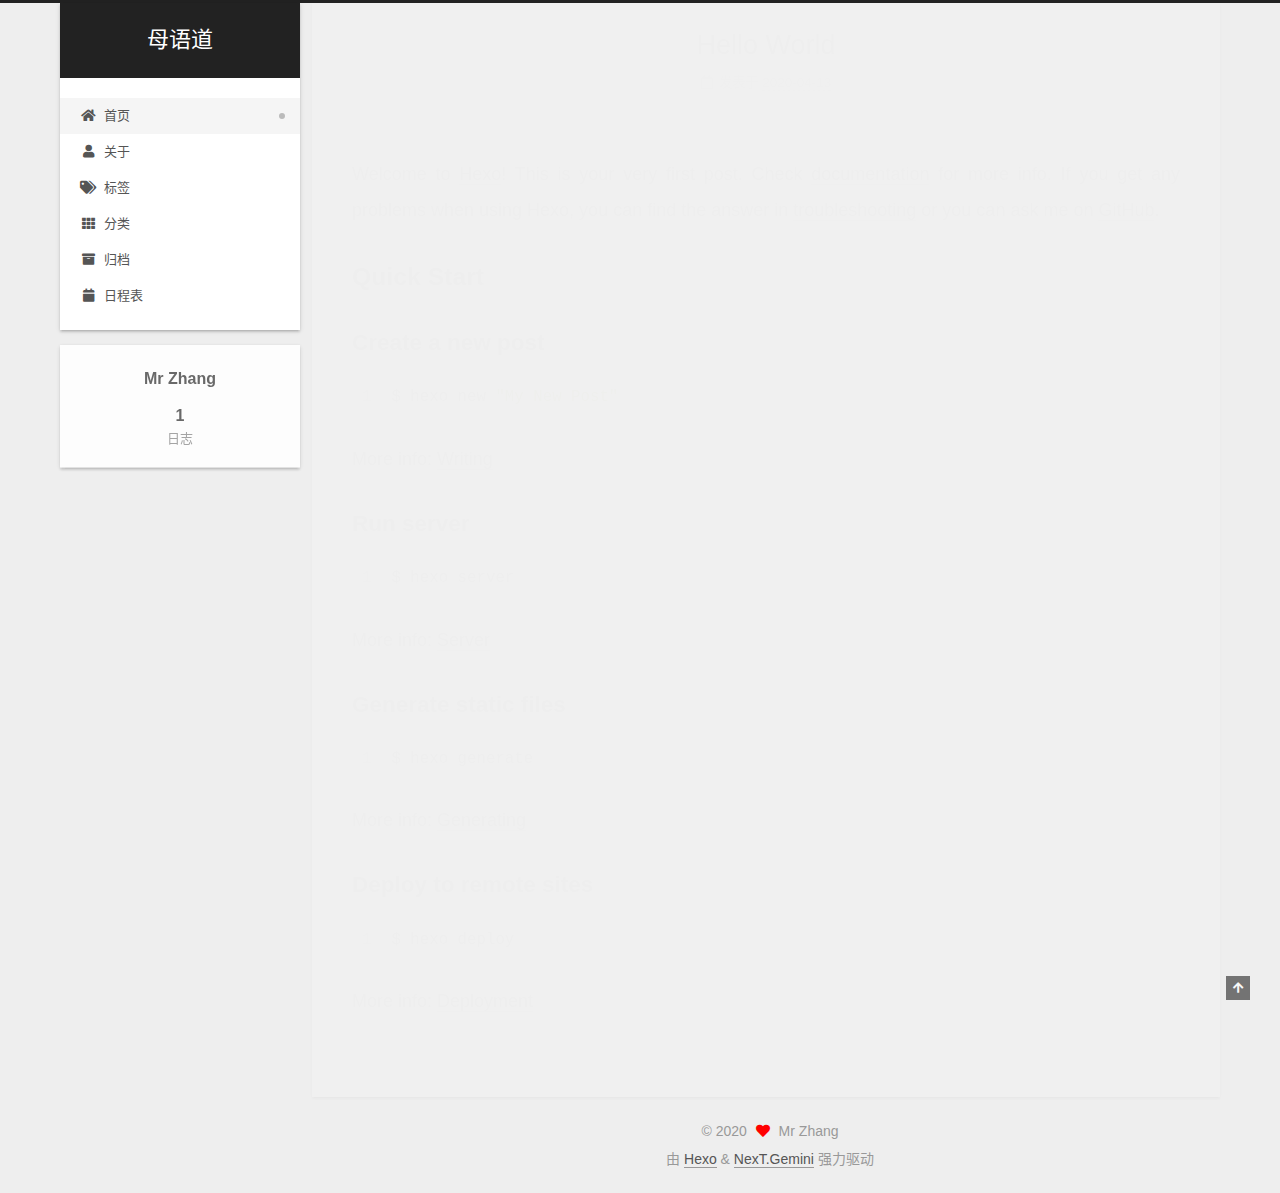
==== commit 849bf9e6: "Site updated: 2020-04-13 02:40:04" ====
--- a/index.html
+++ b/index.html
@@ -1,5 +1,5 @@
 <!DOCTYPE html>
-<html lang="en">
+<html lang="zh-CN">
 <head>
   <meta charset="UTF-8">
 <meta name="viewport" content="width=device-width, initial-scale=1, maximum-scale=2">
@@ -17,14 +17,14 @@
 
 <script id="hexo-configurations">
     var NexT = window.NexT || {};
-    var CONFIG = {"hostname":"yoursite.com","root":"/","scheme":"Muse","version":"7.8.0","exturl":false,"sidebar":{"position":"left","display":"post","padding":18,"offset":12,"onmobile":false},"copycode":{"enable":false,"show_result":false,"style":null},"back2top":{"enable":true,"sidebar":false,"scrollpercent":false},"bookmark":{"enable":false,"color":"#222","save":"auto"},"fancybox":false,"mediumzoom":false,"lazyload":false,"pangu":false,"comments":{"style":"tabs","active":null,"storage":true,"lazyload":false,"nav":null},"algolia":{"hits":{"per_page":10},"labels":{"input_placeholder":"Search for Posts","hits_empty":"We didn't find any results for the search: ${query}","hits_stats":"${hits} results found in ${time} ms"}},"localsearch":{"enable":false,"trigger":"auto","top_n_per_article":1,"unescape":false,"preload":false},"motion":{"enable":true,"async":false,"transition":{"post_block":"fadeIn","post_header":"slideDownIn","post_body":"slideDownIn","coll_header":"slideLeftIn","sidebar":"slideUpIn"}}};
+    var CONFIG = {"hostname":"yoursite.com","root":"/","scheme":"Gemini","version":"7.8.0","exturl":false,"sidebar":{"position":"left","display":"post","padding":18,"offset":12,"onmobile":false},"copycode":{"enable":false,"show_result":false,"style":null},"back2top":{"enable":true,"sidebar":false,"scrollpercent":false},"bookmark":{"enable":false,"color":"#222","save":"auto"},"fancybox":false,"mediumzoom":false,"lazyload":false,"pangu":false,"comments":{"style":"tabs","active":null,"storage":true,"lazyload":false,"nav":null},"algolia":{"hits":{"per_page":10},"labels":{"input_placeholder":"Search for Posts","hits_empty":"We didn't find any results for the search: ${query}","hits_stats":"${hits} results found in ${time} ms"}},"localsearch":{"enable":false,"trigger":"auto","top_n_per_article":1,"unescape":false,"preload":false},"motion":{"enable":true,"async":false,"transition":{"post_block":"fadeIn","post_header":"slideDownIn","post_body":"slideDownIn","coll_header":"slideLeftIn","sidebar":"slideUpIn"}}};
   </script>
 
   <meta property="og:type" content="website">
 <meta property="og:title" content="母语道">
 <meta property="og:url" content="http://yoursite.com/index.html">
 <meta property="og:site_name" content="母语道">
-<meta property="og:locale" content="en_US">
+<meta property="og:locale" content="zh_CN">
 <meta property="article:author" content="Mr Zhang">
 <meta name="twitter:card" content="summary">
 
@@ -37,7 +37,7 @@
     sidebar: "",
     isHome : true,
     isPost : false,
-    lang   : 'en'
+    lang   : 'zh-CN'
   };
 </script>
 
@@ -81,7 +81,7 @@
     <header class="header" itemscope itemtype="http://schema.org/WPHeader">
       <div class="header-inner"><div class="site-brand-container">
   <div class="site-nav-toggle">
-    <div class="toggle" aria-label="Toggle navigation bar">
+    <div class="toggle" aria-label="切换导航栏">
       <span class="toggle-line toggle-line-first"></span>
       <span class="toggle-line toggle-line-middle"></span>
       <span class="toggle-line toggle-line-last"></span>
@@ -110,12 +110,32 @@
   <ul id="menu" class="main-menu menu">
         <li class="menu-item menu-item-home">
 
-    <a href="/" rel="section"><i class="fa fa-home fa-fw"></i>Home</a>
+    <a href="/" rel="section"><i class="fa fa-home fa-fw"></i>首页</a>
+
+  </li>
+        <li class="menu-item menu-item-about">
+
+    <a href="/about/" rel="section"><i class="fa fa-user fa-fw"></i>关于</a>
+
+  </li>
+        <li class="menu-item menu-item-tags">
+
+    <a href="/tags/" rel="section"><i class="fa fa-tags fa-fw"></i>标签</a>
+
+  </li>
+        <li class="menu-item menu-item-categories">
+
+    <a href="/categories/" rel="section"><i class="fa fa-th fa-fw"></i>分类</a>
 
   </li>
         <li class="menu-item menu-item-archives">
 
-    <a href="/archives/" rel="section"><i class="fa fa-archive fa-fw"></i>Archives</a>
+    <a href="/archives/" rel="section"><i class="fa fa-archive fa-fw"></i>归档</a>
+
+  </li>
+        <li class="menu-item menu-item-schedule">
+
+    <a href="/schedule/" rel="section"><i class="fa fa-calendar fa-fw"></i>日程表</a>
 
   </li>
   </ul>
@@ -144,7 +164,7 @@
       
   
   
-  <article itemscope itemtype="http://schema.org/Article" class="post-block" lang="en">
+  <article itemscope itemtype="http://schema.org/Article" class="post-block" lang="zh-CN">
     <link itemprop="mainEntityOfPage" href="http://yoursite.com/2020/04/13/hello-world/">
 
     <span hidden itemprop="author" itemscope itemtype="http://schema.org/Person">
@@ -167,9 +187,9 @@
               <span class="post-meta-item-icon">
                 <i class="far fa-calendar"></i>
               </span>
-              <span class="post-meta-item-text">Posted on</span>
-
-              <time title="Created: 2020-04-13 01:03:25" itemprop="dateCreated datePublished" datetime="2020-04-13T01:03:25+08:00">2020-04-13</time>
+              <span class="post-meta-item-text">发表于</span>
+
+              <time title="创建时间：2020-04-13 01:03:25" itemprop="dateCreated datePublished" datetime="2020-04-13T01:03:25+08:00">2020-04-13</time>
             </span>
 
           
@@ -255,10 +275,10 @@
 
       <ul class="sidebar-nav motion-element">
         <li class="sidebar-nav-toc">
-          Table of Contents
+          文章目录
         </li>
         <li class="sidebar-nav-overview">
-          Overview
+          站点概览
         </li>
       </ul>
 
@@ -278,7 +298,7 @@
           <a href="/archives/">
         
           <span class="site-state-item-count">1</span>
-          <span class="site-state-item-name">posts</span>
+          <span class="site-state-item-name">日志</span>
         </a>
       </div>
   </nav>
@@ -311,7 +331,7 @@
   </span>
   <span class="author" itemprop="copyrightHolder">Mr Zhang</span>
 </div>
-  <div class="powered-by">Powered by <a href="https://hexo.io/" class="theme-link" rel="noopener" target="_blank">Hexo</a> & <a href="https://muse.theme-next.org/" class="theme-link" rel="noopener" target="_blank">NexT.Muse</a>
+  <div class="powered-by">由 <a href="https://hexo.io/" class="theme-link" rel="noopener" target="_blank">Hexo</a> & <a href="https://theme-next.org/" class="theme-link" rel="noopener" target="_blank">NexT.Gemini</a> 强力驱动
   </div>
 
         
@@ -337,7 +357,7 @@
 <script src="/js/motion.js"></script>
 
 
-<script src="/js/schemes/muse.js"></script>
+<script src="/js/schemes/pisces.js"></script>
 
 
 <script src="/js/next-boot.js"></script>
--- a/css/main.css
+++ b/css/main.css
@@ -1,5 +1,5 @@
 :root {
-  --body-bg-color: #fff;
+  --body-bg-color: #eee;
   --content-bg-color: #fff;
   --card-bg-color: #f5f5f5;
   --text-color: #555;
@@ -11,11 +11,11 @@
   --table-row-odd-bg-color: #f9f9f9;
   --table-row-hover-bg-color: #f5f5f5;
   --menu-item-bg-color: #f5f5f5;
-  --btn-default-bg: #222;
-  --btn-default-color: #fff;
-  --btn-default-border-color: #222;
-  --btn-default-hover-bg: #fff;
-  --btn-default-hover-color: #222;
+  --btn-default-bg: #fff;
+  --btn-default-color: #555;
+  --btn-default-border-color: #555;
+  --btn-default-hover-bg: #222;
+  --btn-default-hover-color: #fff;
   --btn-default-hover-border-color: #222;
 }
 html {
@@ -315,7 +315,7 @@
 .btn {
   background: var(--btn-default-bg);
   border: 2px solid var(--btn-default-border-color);
-  border-radius: 0;
+  border-radius: 2px;
   color: var(--btn-default-color);
   display: inline-block;
   font-size: 0.875em;
@@ -922,16 +922,16 @@
 }
 .main-inner {
   margin: 0 auto;
-  width: 700px;
+  width: calc(100% - 20px);
 }
 @media (min-width: 1200px) {
   .main-inner {
-    width: 800px;
+    width: 1160px;
   }
 }
 @media (min-width: 1600px) {
   .main-inner {
-    width: 900px;
+    width: 73%;
   }
 }
 @media (max-width: 767px) {
@@ -944,16 +944,16 @@
 }
 .header-inner {
   margin: 0 auto;
-  width: 700px;
+  width: calc(100% - 20px);
 }
 @media (min-width: 1200px) {
   .header-inner {
-    width: 800px;
+    width: 1160px;
   }
 }
 @media (min-width: 1600px) {
   .header-inner {
-    width: 900px;
+    width: 73%;
   }
 }
 .site-brand-container {
@@ -992,7 +992,7 @@
   margin: 0;
 }
 .site-subtitle {
-  color: #999;
+  color: #ddd;
   font-size: 0.8125em;
   margin: 10px 0;
 }
@@ -1137,22 +1137,22 @@
   display: inline-block;
 }
 .site-author-image {
-  border: 2px solid #333;
+  border: 1px solid #eee;
   display: block;
   margin: 0 auto;
-  max-width: 96px;
+  max-width: 120px;
   padding: 2px;
 }
 .site-author-name {
-  color: #f5f5f5;
-  font-weight: normal;
-  margin: 5px 0 0;
+  color: var(--text-color);
+  font-weight: 600;
+  margin: 0;
   text-align: center;
 }
 .site-description {
   color: #999;
-  font-size: 1em;
-  margin-top: 5px;
+  font-size: 0.8125em;
+  margin-top: 0;
   text-align: center;
 }
 .links-of-author {
@@ -1169,7 +1169,7 @@
 }
 .links-of-author a::before,
 .links-of-author span.exturl::before {
-  background: #1458a6;
+  background: #bfda74;
   border-radius: 50%;
   content: ' ';
   display: inline-block;
@@ -1247,7 +1247,7 @@
 }
 .sidebar-nav li {
   border-bottom: 1px solid transparent;
-  color: #666;
+  color: var(--text-color);
   cursor: pointer;
   display: inline-block;
   font-size: 0.875em;
@@ -1256,14 +1256,14 @@
   margin-left: 10px;
 }
 .sidebar-nav li:hover {
-  color: #f5f5f5;
+  color: #fc6423;
 }
 .sidebar-nav .sidebar-nav-active {
-  border-bottom-color: #87daff;
-  color: #87daff;
+  border-bottom-color: #fc6423;
+  color: #fc6423;
 }
 .sidebar-nav .sidebar-nav-active:hover {
-  color: #87daff;
+  color: #fc6423;
 }
 .sidebar-panel {
   display: none;
@@ -1292,7 +1292,7 @@
   }
 }
 .sidebar-toggle:hover .toggle-line {
-  background: #87daff;
+  background: #fc6423;
 }
 .post-toc {
   font-size: 0.875em;
@@ -1331,14 +1331,14 @@
   display: block;
 }
 .post-toc .nav .active > a {
-  border-bottom-color: #87daff;
-  color: #87daff;
+  border-bottom-color: #fc6423;
+  color: #fc6423;
 }
 .post-toc .nav .active-current > a {
-  color: #87daff;
+  color: #fc6423;
 }
 .post-toc .nav .active-current > a:hover {
-  color: #87daff;
+  color: #fc6423;
 }
 .site-state {
   display: flex;
@@ -1353,20 +1353,20 @@
   padding: 0 15px;
 }
 .site-state-item:not(:first-child) {
-  border-left: 1px solid #333;
+  border-left: 1px solid #eee;
 }
 .site-state-item a {
   border-bottom: none;
 }
 .site-state-item-count {
   display: block;
-  font-size: 1.25em;
+  font-size: 1em;
   font-weight: 600;
   text-align: center;
 }
 .site-state-item-name {
-  color: inherit;
-  font-size: 0.875em;
+  color: #999;
+  font-size: 0.8125em;
 }
 .footer {
   color: #999;
@@ -1383,16 +1383,16 @@
   box-sizing: border-box;
   margin: 0 auto;
   text-align: center;
-  width: 700px;
+  width: calc(100% - 20px);
 }
 @media (min-width: 1200px) {
   .footer-inner {
-    width: 800px;
+    width: 1160px;
   }
 }
 @media (min-width: 1600px) {
   .footer-inner {
-    width: 900px;
+    width: 73%;
   }
 }
 .languages {
@@ -1490,7 +1490,7 @@
   color: #fff;
   cursor: pointer;
   left: 30px;
-  opacity: 1;
+  opacity: 0.6;
   padding: 0 6px;
   position: fixed;
   transition-property: bottom;
@@ -1501,10 +1501,10 @@
   display: none;
 }
 .back-to-top:hover {
-  color: #87daff;
+  color: #fc6423;
 }
 .back-to-top.back-to-top-on {
-  bottom: 19px;
+  bottom: 30px;
 }
 @media (max-width: 991px) {
   .back-to-top {
@@ -2140,151 +2140,425 @@
 .tag-cloud a:hover {
   color: var(--link-hover-color) !important;
 }
-@media (max-width: 767px) {
-  .header-inner,
-  .main-inner,
+.header {
+  margin: 0 auto;
+  position: relative;
+  width: calc(100% - 20px);
+}
+@media (min-width: 1200px) {
+  .header {
+    width: 1160px;
+  }
+}
+@media (min-width: 1600px) {
+  .header {
+    width: 73%;
+  }
+}
+@media (max-width: 991px) {
+  .header {
+    width: auto;
+  }
+}
+.header-inner {
+  background: var(--content-bg-color);
+  border-radius: initial;
+  box-shadow: 0 2px 2px 0 rgba(0,0,0,0.12), 0 3px 1px -2px rgba(0,0,0,0.06), 0 1px 5px 0 rgba(0,0,0,0.12);
+  overflow: hidden;
+  padding: 0;
+  position: absolute;
+  top: 0;
+  width: 240px;
+}
+@media (min-width: 1200px) {
+  .header-inner {
+    width: 240px;
+  }
+}
+@media (max-width: 991px) {
+  .header-inner {
+    border-radius: initial;
+    position: relative;
+    width: auto;
+  }
+}
+.main-inner {
+  align-items: flex-start;
+  display: flex;
+  justify-content: space-between;
+  flex-direction: row-reverse;
+}
+@media (max-width: 991px) {
+  .main-inner {
+    width: auto;
+  }
+}
+.content-wrap {
+  background: var(--content-bg-color);
+  border-radius: initial;
+  box-shadow: 0 2px 2px 0 rgba(0,0,0,0.12), 0 3px 1px -2px rgba(0,0,0,0.06), 0 1px 5px 0 rgba(0,0,0,0.12);
+  box-sizing: border-box;
+  padding: 40px;
+  width: calc(100% - 252px);
+}
+@media (max-width: 991px) {
+  .content-wrap {
+    border-radius: initial;
+    padding: 20px;
+    width: 100%;
+  }
+}
+.footer-inner {
+  padding-left: 260px;
+}
+.back-to-top {
+  left: auto;
+  right: 30px;
+}
+@media (max-width: 991px) {
+  .back-to-top {
+    right: 20px;
+  }
+}
+@media (max-width: 991px) {
   .footer-inner {
+    padding-left: 0;
+    padding-right: 0;
     width: auto;
   }
 }
-.header-inner {
-  padding-top: 100px;
-}
-@media (max-width: 767px) {
-  .header-inner {
-    padding-top: 50px;
-  }
-}
-.main-inner {
-  padding-bottom: 60px;
-}
-.content {
-  padding-top: 70px;
-}
-@media (max-width: 767px) {
-  .content {
-    padding-top: 35px;
-  }
-}
-embed {
+.site-brand-container {
+  background: #222;
+}
+@media (max-width: 991px) {
+  .site-brand-container {
+    box-shadow: 0 0 16px rgba(0,0,0,0.5);
+  }
+}
+.site-meta {
+  padding: 20px 0;
+}
+.brand {
+  padding: 0;
+}
+.site-subtitle {
+  margin: 10px 10px 0;
+}
+.custom-logo-image {
+  margin-top: 20px;
+}
+@media (max-width: 991px) {
+  .custom-logo-image {
+    display: none;
+  }
+}
+@media (min-width: 768px) and (max-width: 991px) {
+  .site-nav-toggle,
+  .site-nav-right {
+    display: flex;
+    flex-direction: column;
+    justify-content: center;
+  }
+}
+.site-nav-toggle .toggle,
+.site-nav-right .toggle {
+  color: #fff;
+}
+.site-nav-toggle .toggle .toggle-line,
+.site-nav-right .toggle .toggle-line {
+  background: #fff;
+}
+@media (min-width: 768px) and (max-width: 991px) {
+  .site-nav {
+    display: none;
+  }
+}
+.menu .menu-item {
   display: block;
-  margin: 0 auto 25px auto;
-}
-.custom-logo .site-meta-headline {
-  text-align: center;
-}
-.custom-logo .site-title {
-  color: #222;
-  margin: 10px auto 0;
-}
-.custom-logo .site-title a {
-  border: 0;
-}
-.custom-logo-image {
-  background: #fff;
-  margin: 0 auto;
-  max-width: 150px;
-  padding: 5px;
-}
-.brand {
-  background: var(--btn-default-bg);
-}
-@media (max-width: 767px) {
-  .site-nav {
-    border-bottom: 1px solid #ddd;
-    border-top: 1px solid #ddd;
-    left: 0;
-    margin: 0;
-    padding: 0;
-    width: 100%;
-  }
-}
-@media (max-width: 767px) {
-  .menu {
-    text-align: left;
-  }
-}
-.menu-item-active a,
-.menu .menu-item a:hover,
-.menu .menu-item span.exturl:hover {
-  background: transparent;
-  border-bottom: 1px solid var(--link-hover-color) !important;
-}
-@media (max-width: 767px) {
-  .menu-item-active a,
-  .menu .menu-item a:hover,
-  .menu .menu-item span.exturl:hover {
-    border-bottom: 1px dotted #ddd !important;
-  }
-}
-@media (max-width: 767px) {
-  .menu .menu-item {
-    margin: 0 10px;
-  }
+  margin: 0;
 }
 .menu .menu-item a,
 .menu .menu-item span.exturl {
-  border-bottom: 1px solid transparent;
-}
-@media (max-width: 767px) {
-  .menu .menu-item a,
-  .menu .menu-item span.exturl {
-    padding: 5px 10px;
-  }
-}
-@media (min-width: 768px) {
-  .menu .menu-item .fa,
-  .menu .menu-item .fab,
-  .menu .menu-item .far,
-  .menu .menu-item .fas {
-    display: block;
-    line-height: 2;
-    margin-right: 0;
-    width: 100%;
+  padding: 5px 20px;
+  position: relative;
+  text-align: left;
+  transition-property: background-color;
+}
+@media (max-width: 991px) {
+  .menu .menu-item.menu-item-search {
+    display: none;
   }
 }
 .menu .menu-item .badge {
-  background: #eee;
-  padding: 1px 4px;
+  background: #ccc;
+  border-radius: 10px;
+  color: #fff;
+  float: right;
+  padding: 2px 5px;
+  text-shadow: 1px 1px 0 rgba(0,0,0,0.1);
+  vertical-align: middle;
+}
+.main-menu .menu-item-active a::after {
+  background: #bbb;
+  border-radius: 50%;
+  content: ' ';
+  height: 6px;
+  margin-top: -3px;
+  position: absolute;
+  right: 15px;
+  top: 50%;
+  width: 6px;
 }
 .sub-menu {
-  margin: 10px 0;
+  background: var(--content-bg-color);
+  border-bottom: 1px solid #ddd;
+  margin: 0;
+  padding: 6px 0;
 }
 .sub-menu .menu-item {
   display: inline-block;
 }
+.sub-menu .menu-item a,
+.sub-menu .menu-item span.exturl {
+  background: transparent;
+  margin: 5px 10px;
+  padding: initial;
+}
+.sub-menu .menu-item a:hover,
+.sub-menu .menu-item span.exturl:hover {
+  background: transparent;
+  color: #fc6423;
+}
+.sub-menu .menu-item-active a {
+  border-bottom-color: #fc6423;
+  color: #fc6423;
+}
+.sub-menu .menu-item-active a:hover {
+  border-bottom-color: #fc6423;
+}
 .sidebar {
-  left: -320px;
-}
-.sidebar.sidebar-active {
-  left: 0;
-}
-.sidebar {
-  width: 320px;
-  z-index: 1200;
-  transition-delay: 0s;
-  transition-duration: 0.2s;
-  transition-timing-function: ease-out;
-}
-.sidebar a,
-.sidebar span.exturl {
-  border-bottom-color: #555;
-  color: #999;
-}
-.sidebar a:hover,
-.sidebar span.exturl:hover {
-  border-bottom-color: #eee;
-  color: #eee;
-}
-.links-of-blogroll-item {
-  padding: 2px 10px;
-}
-.links-of-blogroll-item a,
-.links-of-blogroll-item span.exturl {
+  background: var(--body-bg-color);
+  box-shadow: none;
+  margin-top: 100%;
+  position: static;
+  width: 240px;
+}
+@media (max-width: 991px) {
+  .sidebar {
+    display: none;
+  }
+}
+.sidebar-toggle {
+  display: none;
+}
+.sidebar-inner {
+  background: var(--content-bg-color);
+  border-radius: initial;
+  box-shadow: 0 2px 2px 0 rgba(0,0,0,0.12), 0 3px 1px -2px rgba(0,0,0,0.06), 0 1px 5px 0 rgba(0,0,0,0.12), 0 -1px 0.5px 0 rgba(0,0,0,0.09);
+  box-sizing: border-box;
+  color: var(--text-color);
+  width: 240px;
+  opacity: 0;
+}
+.sidebar-inner.affix {
+  position: fixed;
+  top: 12px;
+}
+.sidebar-inner.affix-bottom {
+  position: absolute;
+}
+.site-state-item {
+  padding: 0 10px;
+}
+.sidebar-button {
+  border-bottom: 1px dotted #ccc;
+  border-top: 1px dotted #ccc;
+  margin-top: 10px;
+  text-align: center;
+}
+.sidebar-button a {
+  border: 0;
+  color: #fc6423;
+  display: block;
+}
+.sidebar-button a:hover {
+  background: none;
+  border: 0;
+  color: #e34603;
+}
+.sidebar-button a:hover .fa,
+.sidebar-button a:hover .fab,
+.sidebar-button a:hover .far,
+.sidebar-button a:hover .fas {
+  color: #e34603;
+}
+.links-of-author {
+  display: flex;
+  flex-wrap: wrap;
+  margin-top: 10px;
+  justify-content: center;
+}
+.links-of-author-item {
+  margin: 5px 0 0;
+  width: 50%;
+}
+.links-of-author-item a,
+.links-of-author-item span.exturl {
   box-sizing: border-box;
   display: inline-block;
-  max-width: 280px;
+  margin-bottom: 0;
+  margin-right: 0;
+  max-width: 216px;
   overflow: hidden;
+  padding: 0 5px;
   text-overflow: ellipsis;
   white-space: nowrap;
 }
+.links-of-author-item a,
+.links-of-author-item span.exturl {
+  border-bottom: none;
+  display: block;
+  text-decoration: none;
+}
+.links-of-author-item a::before,
+.links-of-author-item span.exturl::before {
+  display: none;
+}
+.links-of-author-item a:hover,
+.links-of-author-item span.exturl:hover {
+  background: var(--body-bg-color);
+  border-radius: 4px;
+}
+.links-of-author-item .fa,
+.links-of-author-item .fab,
+.links-of-author-item .far,
+.links-of-author-item .fas {
+  margin-right: 2px;
+}
+.links-of-blogroll-item {
+  padding: 0;
+}
+.content-wrap {
+  background: initial;
+  box-shadow: initial;
+  padding: initial;
+}
+.post-block {
+  background: var(--content-bg-color);
+  border-radius: initial;
+  box-shadow: 0 2px 2px 0 rgba(0,0,0,0.12), 0 3px 1px -2px rgba(0,0,0,0.06), 0 1px 5px 0 rgba(0,0,0,0.12);
+  padding: 40px;
+}
+.post-block + .post-block {
+  border-radius: initial;
+  box-shadow: 0 2px 2px 0 rgba(0,0,0,0.12), 0 3px 1px -2px rgba(0,0,0,0.06), 0 1px 5px 0 rgba(0,0,0,0.12), 0 -1px 0.5px 0 rgba(0,0,0,0.09);
+  margin-top: 12px;
+}
+.comments {
+  background: var(--content-bg-color);
+  border-radius: initial;
+  box-shadow: 0 2px 2px 0 rgba(0,0,0,0.12), 0 3px 1px -2px rgba(0,0,0,0.06), 0 1px 5px 0 rgba(0,0,0,0.12), 0 -1px 0.5px 0 rgba(0,0,0,0.09);
+  margin-top: 12px;
+  padding: 40px;
+}
+.tabs-comment {
+  margin-top: 1em;
+}
+.content {
+  padding-top: initial;
+}
+.post-eof {
+  display: none;
+}
+.pagination {
+  background: var(--content-bg-color);
+  border-radius: initial;
+  border-top: initial;
+  box-shadow: 0 2px 2px 0 rgba(0,0,0,0.12), 0 3px 1px -2px rgba(0,0,0,0.06), 0 1px 5px 0 rgba(0,0,0,0.12), 0 -1px 0.5px 0 rgba(0,0,0,0.09);
+  margin: 12px 0 0;
+  padding: 10px 0 10px;
+}
+.pagination .prev,
+.pagination .next,
+.pagination .page-number {
+  margin-bottom: initial;
+  top: initial;
+}
+.main {
+  padding-bottom: initial;
+}
+.footer {
+  bottom: auto;
+}
+.sub-menu {
+  border-bottom: initial;
+  box-shadow: 0 2px 2px 0 rgba(0,0,0,0.12), 0 3px 1px -2px rgba(0,0,0,0.06), 0 1px 5px 0 rgba(0,0,0,0.12);
+}
+.sub-menu + .content .post-block {
+  box-shadow: 0 2px 2px 0 rgba(0,0,0,0.12), 0 3px 1px -2px rgba(0,0,0,0.06), 0 1px 5px 0 rgba(0,0,0,0.12), 0 -1px 0.5px 0 rgba(0,0,0,0.09);
+  margin-top: 12px;
+}
+@media (min-width: 768px) and (max-width: 991px) {
+  .sub-menu + .content .post-block {
+    margin-top: 10px;
+  }
+}
+@media (max-width: 767px) {
+  .sub-menu + .content .post-block {
+    margin-top: 8px;
+  }
+}
+.post-body h1,
+.post-body h2 {
+  border-bottom: 1px solid #eee;
+}
+.post-body h3 {
+  border-bottom: 1px dotted #eee;
+}
+@media (min-width: 768px) and (max-width: 991px) {
+  .content-wrap {
+    padding: 10px;
+  }
+  .posts-expand .post-button {
+    margin-top: 20px;
+  }
+  .post-block {
+    border-radius: initial;
+    box-shadow: 0 2px 2px 0 rgba(0,0,0,0.12), 0 3px 1px -2px rgba(0,0,0,0.06), 0 1px 5px 0 rgba(0,0,0,0.12), 0 -1px 0.5px 0 rgba(0,0,0,0.09);
+    padding: 20px;
+  }
+  .post-block + .post-block {
+    margin-top: 10px;
+  }
+  .comments {
+    margin-top: 10px;
+    padding: 10px 20px;
+  }
+  .pagination {
+    margin: 10px 0 0;
+  }
+}
+@media (max-width: 767px) {
+  .content-wrap {
+    padding: 8px;
+  }
+  .posts-expand .post-button {
+    margin: 12px 0;
+  }
+  .post-block {
+    border-radius: initial;
+    box-shadow: 0 2px 2px 0 rgba(0,0,0,0.12), 0 3px 1px -2px rgba(0,0,0,0.06), 0 1px 5px 0 rgba(0,0,0,0.12), 0 -1px 0.5px 0 rgba(0,0,0,0.09);
+    min-height: auto;
+    padding: 12px;
+  }
+  .post-block + .post-block {
+    margin-top: 8px;
+  }
+  .comments {
+    margin-top: 8px;
+    padding: 10px 12px;
+  }
+  .pagination {
+    margin: 8px 0 0;
+  }
+}
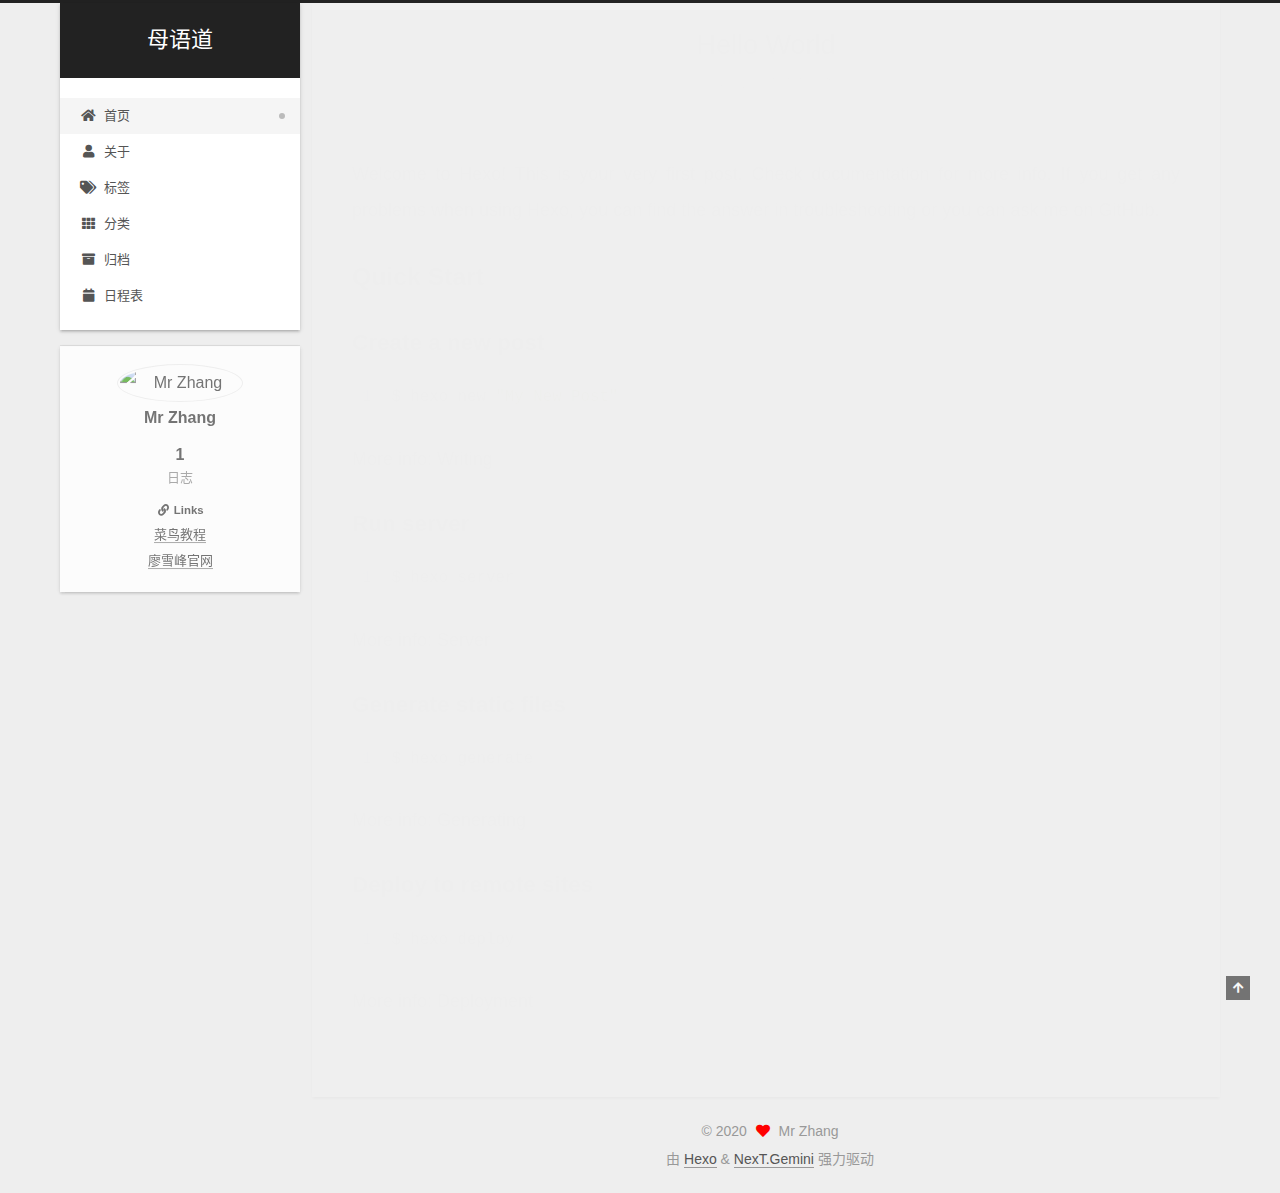
==== commit 55d7e2a8: "Site updated: 2020-04-13 16:08:45" ====
--- a/index.html
+++ b/index.html
@@ -289,6 +289,8 @@
 
       <div class="site-overview-wrap sidebar-panel">
         <div class="site-author motion-element" itemprop="author" itemscope itemtype="http://schema.org/Person">
+    <img class="site-author-image" itemprop="image" alt="Mr Zhang"
+      src="/images/avatar.gif">
   <p class="site-author-name" itemprop="name">Mr Zhang</p>
   <div class="site-description" itemprop="description"></div>
 </div>
@@ -305,6 +307,19 @@
 </div>
 
 
+  <div class="links-of-blogroll motion-element">
+    <div class="links-of-blogroll-title"><i class="fa fa-link fa-fw"></i>
+      Links
+    </div>
+    <ul class="links-of-blogroll-list">
+        <li class="links-of-blogroll-item">
+          <a href="https://www.runoob.com/" title="https:&#x2F;&#x2F;www.runoob.com&#x2F;" rel="noopener" target="_blank">菜鸟教程</a>
+        </li>
+        <li class="links-of-blogroll-item">
+          <a href="https://www.liaoxuefeng.com/" title="https:&#x2F;&#x2F;www.liaoxuefeng.com&#x2F;" rel="noopener" target="_blank">廖雪峰官网</a>
+        </li>
+    </ul>
+  </div>
 
       </div>
 
--- a/css/main.css
+++ b/css/main.css
@@ -1142,6 +1142,13 @@
   margin: 0 auto;
   max-width: 120px;
   padding: 2px;
+  border-radius: 50%;
+}
+.site-author-image {
+  transition: transform 1s ease-out;
+}
+.site-author-image:hover {
+  transform: rotateZ(360deg);
 }
 .site-author-name {
   color: var(--text-color);
@@ -1169,7 +1176,7 @@
 }
 .links-of-author a::before,
 .links-of-author span.exturl::before {
-  background: #bfda74;
+  background: #16a49c;
   border-radius: 50%;
   content: ' ';
   display: inline-block;
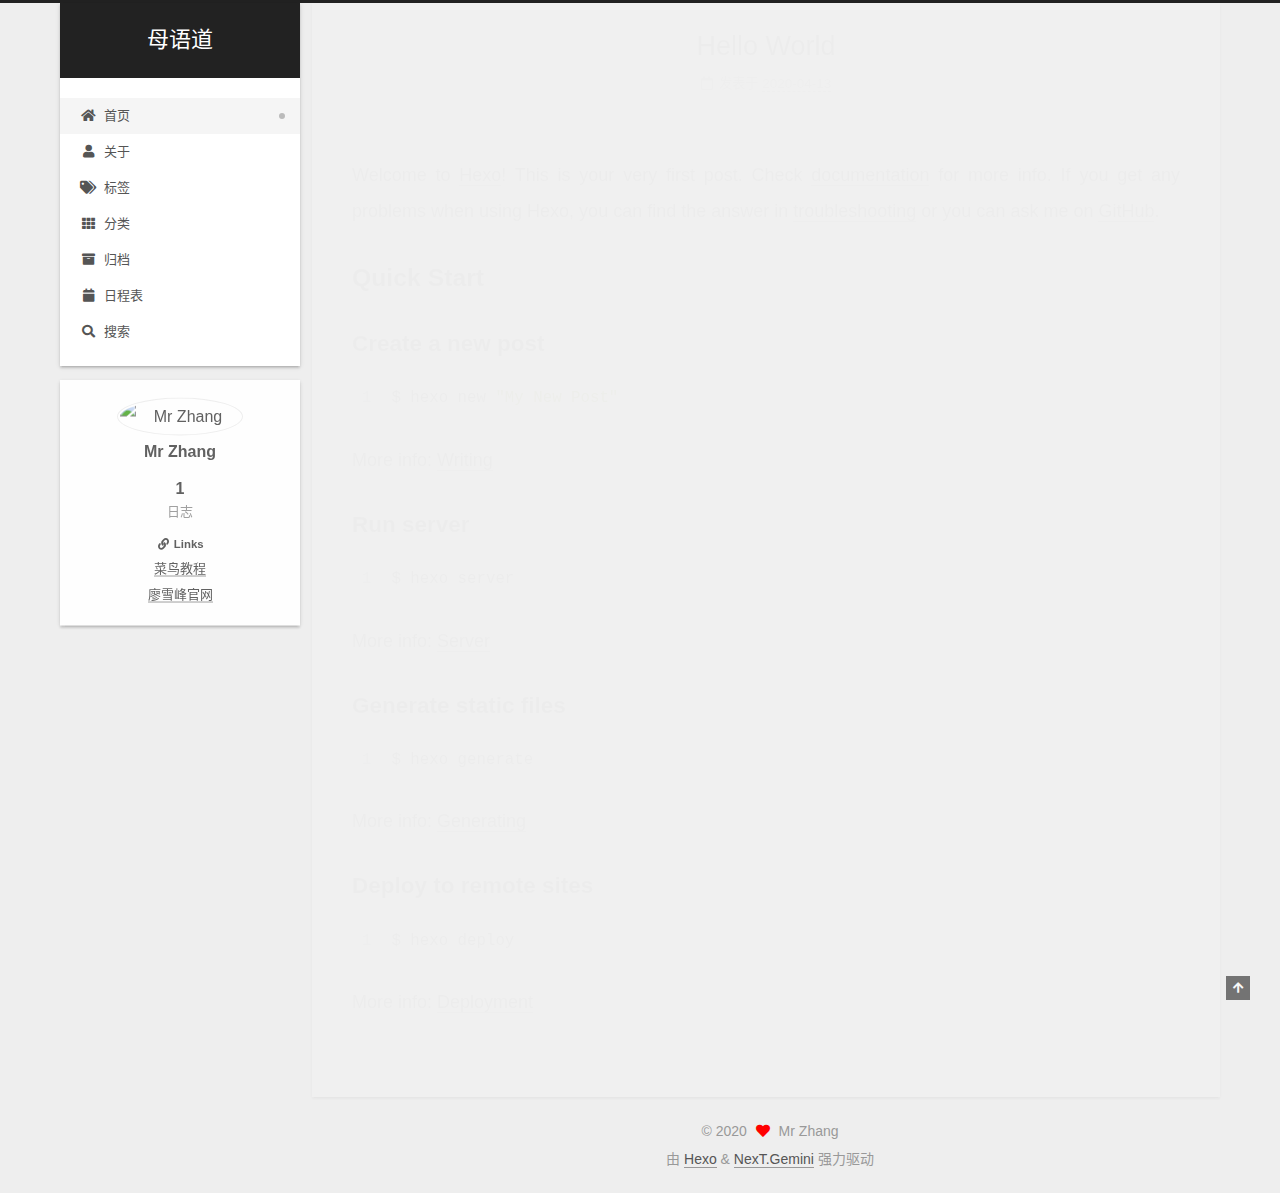
==== commit ab3ffa64: "Site updated: 2020-04-13 16:11:40" ====
--- a/index.html
+++ b/index.html
@@ -17,7 +17,7 @@
 
 <script id="hexo-configurations">
     var NexT = window.NexT || {};
-    var CONFIG = {"hostname":"yoursite.com","root":"/","scheme":"Gemini","version":"7.8.0","exturl":false,"sidebar":{"position":"left","display":"post","padding":18,"offset":12,"onmobile":false},"copycode":{"enable":false,"show_result":false,"style":null},"back2top":{"enable":true,"sidebar":false,"scrollpercent":false},"bookmark":{"enable":false,"color":"#222","save":"auto"},"fancybox":false,"mediumzoom":false,"lazyload":false,"pangu":false,"comments":{"style":"tabs","active":null,"storage":true,"lazyload":false,"nav":null},"algolia":{"hits":{"per_page":10},"labels":{"input_placeholder":"Search for Posts","hits_empty":"We didn't find any results for the search: ${query}","hits_stats":"${hits} results found in ${time} ms"}},"localsearch":{"enable":false,"trigger":"auto","top_n_per_article":1,"unescape":false,"preload":false},"motion":{"enable":true,"async":false,"transition":{"post_block":"fadeIn","post_header":"slideDownIn","post_body":"slideDownIn","coll_header":"slideLeftIn","sidebar":"slideUpIn"}}};
+    var CONFIG = {"hostname":"yoursite.com","root":"/","scheme":"Gemini","version":"7.8.0","exturl":false,"sidebar":{"position":"left","display":"post","padding":18,"offset":12,"onmobile":false},"copycode":{"enable":false,"show_result":false,"style":null},"back2top":{"enable":true,"sidebar":false,"scrollpercent":false},"bookmark":{"enable":false,"color":"#222","save":"auto"},"fancybox":false,"mediumzoom":false,"lazyload":false,"pangu":false,"comments":{"style":"tabs","active":null,"storage":true,"lazyload":false,"nav":null},"algolia":{"hits":{"per_page":10},"labels":{"input_placeholder":"Search for Posts","hits_empty":"We didn't find any results for the search: ${query}","hits_stats":"${hits} results found in ${time} ms"}},"localsearch":{"enable":true,"trigger":"auto","top_n_per_article":1,"unescape":false,"preload":false},"motion":{"enable":true,"async":false,"transition":{"post_block":"fadeIn","post_header":"slideDownIn","post_body":"slideDownIn","coll_header":"slideLeftIn","sidebar":"slideUpIn"}},"path":"search.xml"};
   </script>
 
   <meta property="og:type" content="website">
@@ -99,6 +99,7 @@
 
   <div class="site-nav-right">
     <div class="toggle popup-trigger">
+        <i class="fa fa-search fa-fw fa-lg"></i>
     </div>
   </div>
 </div>
@@ -138,11 +139,38 @@
     <a href="/schedule/" rel="section"><i class="fa fa-calendar fa-fw"></i>日程表</a>
 
   </li>
+      <li class="menu-item menu-item-search">
+        <a role="button" class="popup-trigger"><i class="fa fa-search fa-fw"></i>搜索
+        </a>
+      </li>
   </ul>
 </nav>
 
 
 
+  <div class="search-pop-overlay">
+    <div class="popup search-popup">
+        <div class="search-header">
+  <span class="search-icon">
+    <i class="fa fa-search"></i>
+  </span>
+  <div class="search-input-container">
+    <input autocomplete="off" autocapitalize="off"
+           placeholder="搜索..." spellcheck="false"
+           type="search" class="search-input">
+  </div>
+  <span class="popup-btn-close">
+    <i class="fa fa-times-circle"></i>
+  </span>
+</div>
+<div id="search-result">
+  <div id="no-result">
+    <i class="fa fa-spinner fa-pulse fa-5x fa-fw"></i>
+  </div>
+</div>
+
+    </div>
+  </div>
 
 </div>
     </header>
@@ -385,6 +413,10 @@
 
 
 
+  
+<script src="/js/local-search.js"></script>
+
+
 
 
 
--- a/css/main.css
+++ b/css/main.css
@@ -1176,7 +1176,7 @@
 }
 .links-of-author a::before,
 .links-of-author span.exturl::before {
-  background: #16a49c;
+  background: #d1ffff;
   border-radius: 50%;
   content: ' ';
   display: inline-block;
@@ -2147,6 +2147,106 @@
 .tag-cloud a:hover {
   color: var(--link-hover-color) !important;
 }
+.search-pop-overlay {
+  background: rgba(0,0,0,0);
+  height: 100%;
+  left: 0;
+  position: fixed;
+  top: 0;
+  transition: visibility 0s linear 0.2s, background 0.2s;
+  visibility: hidden;
+  width: 100%;
+  z-index: 1400;
+}
+.search-pop-overlay.search-active {
+  background: rgba(0,0,0,0.3);
+  transition: background 0.2s;
+  visibility: visible;
+}
+.search-popup {
+  background: var(--card-bg-color);
+  border-radius: 5px;
+  height: 80%;
+  left: calc(50% - 350px);
+  position: fixed;
+  top: 10%;
+  transform: scale(0);
+  transition: transform 0.2s;
+  width: 700px;
+  z-index: 1500;
+}
+.search-active .search-popup {
+  transform: scale(1);
+}
+@media (max-width: 767px) {
+  .search-popup {
+    border-radius: 0;
+    height: 100%;
+    left: 0;
+    margin: 0;
+    top: 0;
+    width: 100%;
+  }
+}
+.search-popup .search-icon,
+.search-popup .popup-btn-close {
+  color: #999;
+  font-size: 18px;
+  padding: 0 10px;
+}
+.search-popup .popup-btn-close {
+  cursor: pointer;
+}
+.search-popup .popup-btn-close:hover .fa {
+  color: #222;
+}
+.search-popup .search-header {
+  background: #eee;
+  border-top-left-radius: 5px;
+  border-top-right-radius: 5px;
+  display: flex;
+  padding: 5px;
+}
+.search-popup input.search-input {
+  background: transparent;
+  border: 0;
+  outline: 0;
+  width: 100%;
+}
+.search-popup input.search-input::-webkit-search-cancel-button {
+  display: none;
+}
+.search-popup .search-input-container {
+  flex-grow: 1;
+  padding: 2px;
+}
+.search-popup ul.search-result-list {
+  margin: 0 5px;
+  padding: 0;
+  width: 100%;
+}
+.search-popup p.search-result {
+  border-bottom: 1px dashed #ccc;
+  padding: 5px 0;
+}
+.search-popup a.search-result-title {
+  font-weight: bold;
+}
+.search-popup .search-keyword {
+  border-bottom: 1px dashed #ff2a2a;
+  color: #ff2a2a;
+  font-weight: bold;
+}
+.search-popup #search-result {
+  display: flex;
+  height: calc(100% - 55px);
+  overflow: auto;
+  padding: 5px 25px;
+}
+.search-popup #no-result {
+  color: #ccc;
+  margin: auto;
+}
 .header {
   margin: 0 auto;
   position: relative;
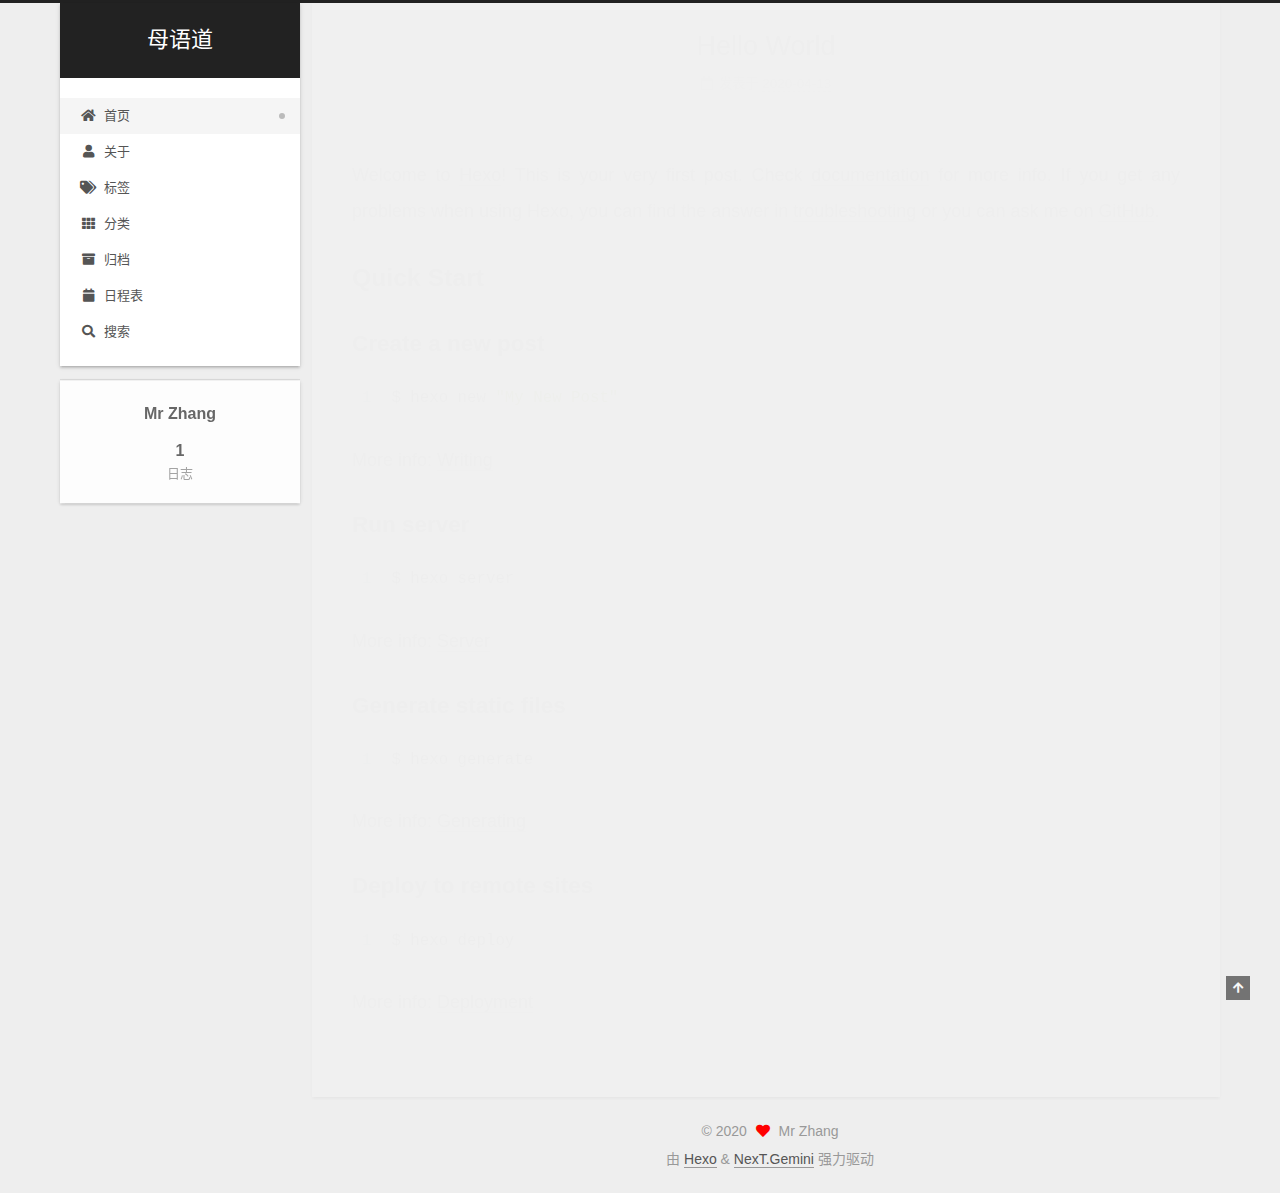
==== commit 0071d368: "Site updated: 2020-04-13 16:36:37" ====
--- a/index.html
+++ b/index.html
@@ -17,7 +17,7 @@
 
 <script id="hexo-configurations">
     var NexT = window.NexT || {};
-    var CONFIG = {"hostname":"yoursite.com","root":"/","scheme":"Gemini","version":"7.8.0","exturl":false,"sidebar":{"position":"left","display":"post","padding":18,"offset":12,"onmobile":false},"copycode":{"enable":false,"show_result":false,"style":null},"back2top":{"enable":true,"sidebar":false,"scrollpercent":false},"bookmark":{"enable":false,"color":"#222","save":"auto"},"fancybox":false,"mediumzoom":false,"lazyload":false,"pangu":false,"comments":{"style":"tabs","active":null,"storage":true,"lazyload":false,"nav":null},"algolia":{"hits":{"per_page":10},"labels":{"input_placeholder":"Search for Posts","hits_empty":"We didn't find any results for the search: ${query}","hits_stats":"${hits} results found in ${time} ms"}},"localsearch":{"enable":true,"trigger":"auto","top_n_per_article":1,"unescape":false,"preload":false},"motion":{"enable":true,"async":false,"transition":{"post_block":"fadeIn","post_header":"slideDownIn","post_body":"slideDownIn","coll_header":"slideLeftIn","sidebar":"slideUpIn"}},"path":"search.xml"};
+    var CONFIG = {"hostname":"yoursite.com","root":"/","scheme":"Gemini","version":"7.8.0","exturl":false,"sidebar":{"position":"left","display":"post","padding":18,"offset":12,"onmobile":false},"copycode":{"enable":false,"show_result":false,"style":null},"back2top":{"enable":true,"sidebar":false,"scrollpercent":false},"bookmark":{"enable":false,"color":"#222","save":"auto"},"fancybox":false,"mediumzoom":false,"lazyload":false,"pangu":false,"comments":{"style":"tabs","active":null,"storage":true,"lazyload":false,"nav":null},"algolia":{"hits":{"per_page":10},"labels":{"input_placeholder":"Search for Posts","hits_empty":"We didn't find any results for the search: ${query}","hits_stats":"${hits} results found in ${time} ms"}},"localsearch":{"enable":true,"trigger":"auto","top_n_per_article":1,"unescape":false,"preload":false},"motion":{"enable":true,"async":false,"transition":{"post_block":"fadeIn","post_header":"slideDownIn","post_body":"slideDownIn","coll_header":"slideLeftIn","sidebar":"slideUpIn"}},"path":"./public/search.xml"};
   </script>
 
   <meta property="og:type" content="website">
@@ -180,6 +180,7 @@
     <i class="fa fa-arrow-up"></i>
     <span>0%</span>
   </div>
+  <div class="reading-progress-bar"></div>
 
 
     <main class="main">
@@ -317,8 +318,6 @@
 
       <div class="site-overview-wrap sidebar-panel">
         <div class="site-author motion-element" itemprop="author" itemscope itemtype="http://schema.org/Person">
-    <img class="site-author-image" itemprop="image" alt="Mr Zhang"
-      src="/images/avatar.gif">
   <p class="site-author-name" itemprop="name">Mr Zhang</p>
   <div class="site-description" itemprop="description"></div>
 </div>
@@ -335,19 +334,6 @@
 </div>
 
 
-  <div class="links-of-blogroll motion-element">
-    <div class="links-of-blogroll-title"><i class="fa fa-link fa-fw"></i>
-      Links
-    </div>
-    <ul class="links-of-blogroll-list">
-        <li class="links-of-blogroll-item">
-          <a href="https://www.runoob.com/" title="https:&#x2F;&#x2F;www.runoob.com&#x2F;" rel="noopener" target="_blank">菜鸟教程</a>
-        </li>
-        <li class="links-of-blogroll-item">
-          <a href="https://www.liaoxuefeng.com/" title="https:&#x2F;&#x2F;www.liaoxuefeng.com&#x2F;" rel="noopener" target="_blank">廖雪峰官网</a>
-        </li>
-    </ul>
-  </div>
 
       </div>
 
--- a/css/main.css
+++ b/css/main.css
@@ -1142,13 +1142,6 @@
   margin: 0 auto;
   max-width: 120px;
   padding: 2px;
-  border-radius: 50%;
-}
-.site-author-image {
-  transition: transform 1s ease-out;
-}
-.site-author-image:hover {
-  transform: rotateZ(360deg);
 }
 .site-author-name {
   color: var(--text-color);
@@ -1176,7 +1169,7 @@
 }
 .links-of-author a::before,
 .links-of-author span.exturl::before {
-  background: #d1ffff;
+  background: #ffffb8;
   border-radius: 50%;
   content: ' ';
   display: inline-block;
@@ -1323,7 +1316,6 @@
   line-height: 1.8;
   overflow: hidden;
   text-overflow: ellipsis;
-  white-space: nowrap;
 }
 .post-toc .nav .nav-child {
   display: none;
@@ -1518,6 +1510,16 @@
     left: 20px;
     opacity: 0.8;
   }
+}
+.reading-progress-bar {
+  background: #37c6c0;
+  display: block;
+  height: 3px;
+  left: 0;
+  position: fixed;
+  width: 0;
+  z-index: 1500;
+  top: 0;
 }
 .post-body {
   font-family: 'Lato', "PingFang SC", "Microsoft YaHei", sans-serif;
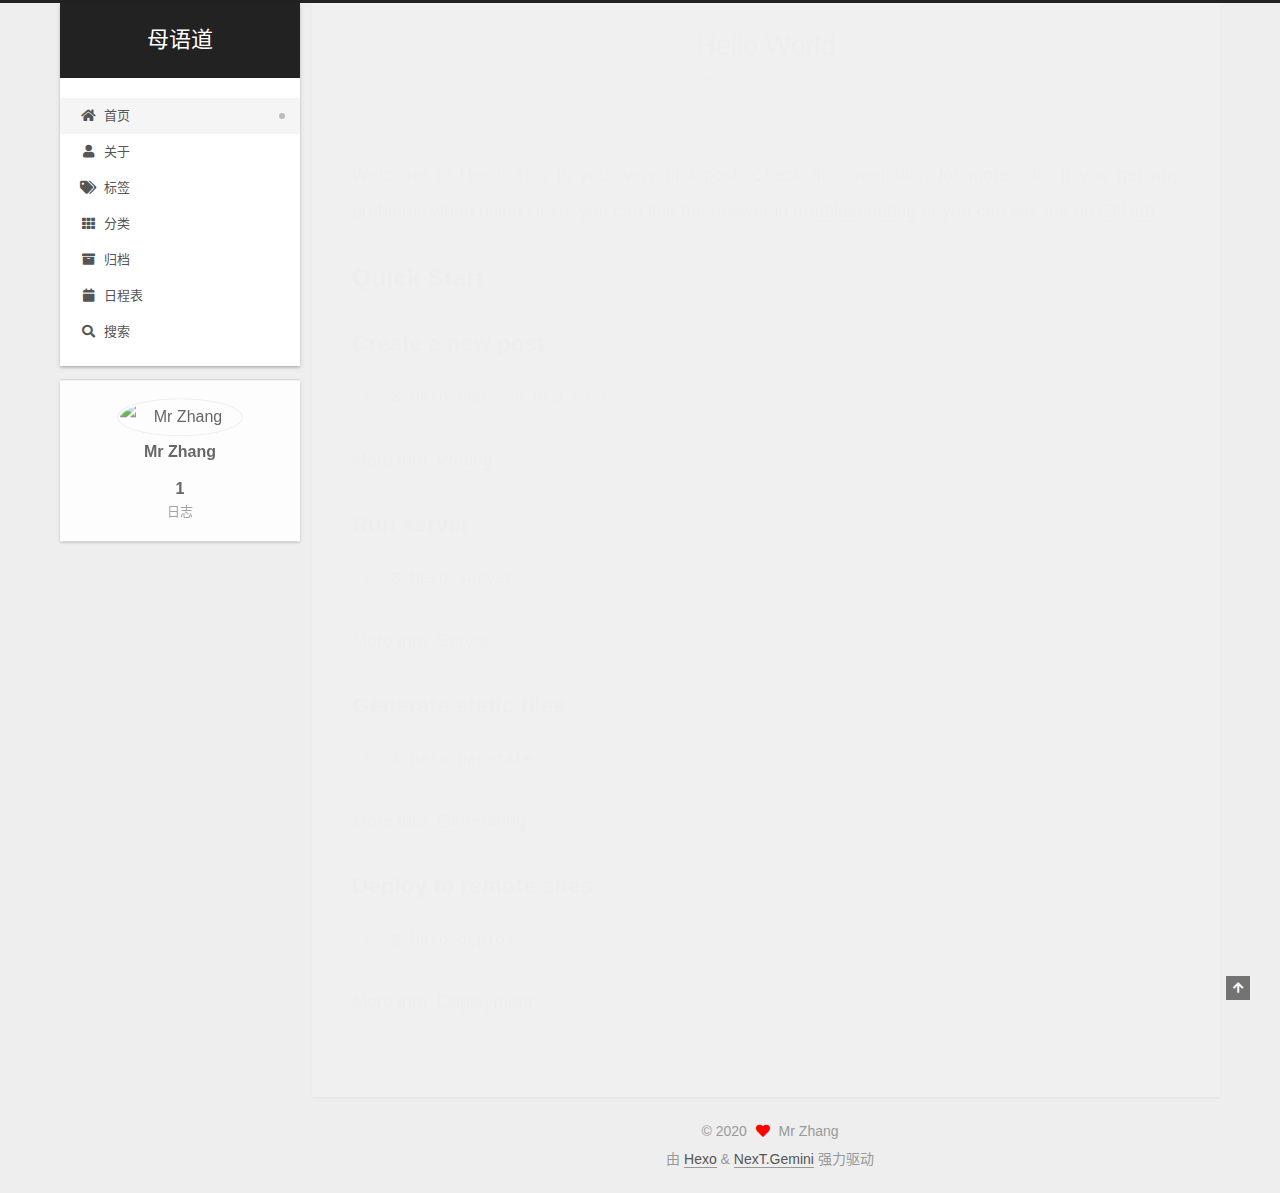
==== commit 30aa52de: "Site updated: 2020-04-13 16:45:02" ====
--- a/index.html
+++ b/index.html
@@ -318,6 +318,8 @@
 
       <div class="site-overview-wrap sidebar-panel">
         <div class="site-author motion-element" itemprop="author" itemscope itemtype="http://schema.org/Person">
+    <img class="site-author-image" itemprop="image" alt="Mr Zhang"
+      src="/images/avatar.gif">
   <p class="site-author-name" itemprop="name">Mr Zhang</p>
   <div class="site-description" itemprop="description"></div>
 </div>
--- a/css/main.css
+++ b/css/main.css
@@ -1142,6 +1142,13 @@
   margin: 0 auto;
   max-width: 120px;
   padding: 2px;
+  border-radius: 50%;
+}
+.site-author-image {
+  transition: transform 1s ease-out;
+}
+.site-author-image:hover {
+  transform: rotateZ(360deg);
 }
 .site-author-name {
   color: var(--text-color);
@@ -1169,7 +1176,7 @@
 }
 .links-of-author a::before,
 .links-of-author span.exturl::before {
-  background: #ffffb8;
+  background: #06403b;
   border-radius: 50%;
   content: ' ';
   display: inline-block;
